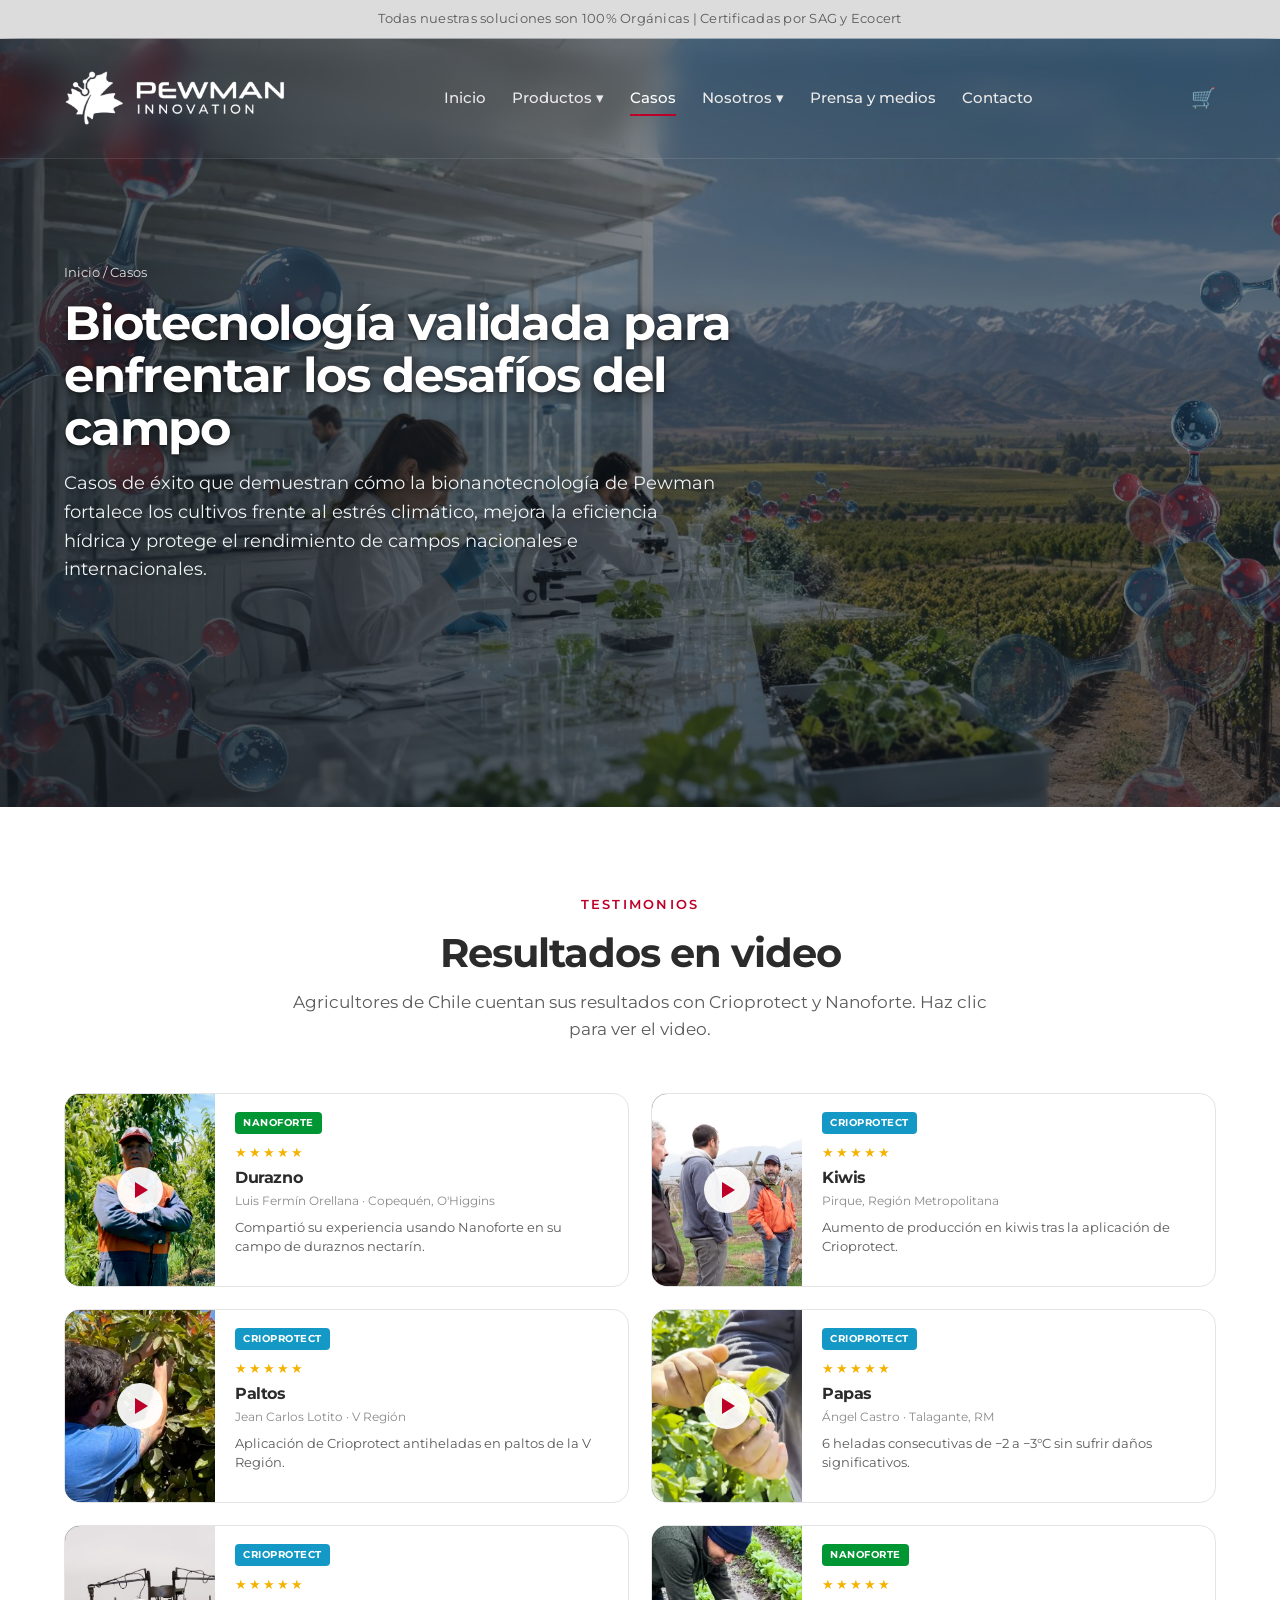
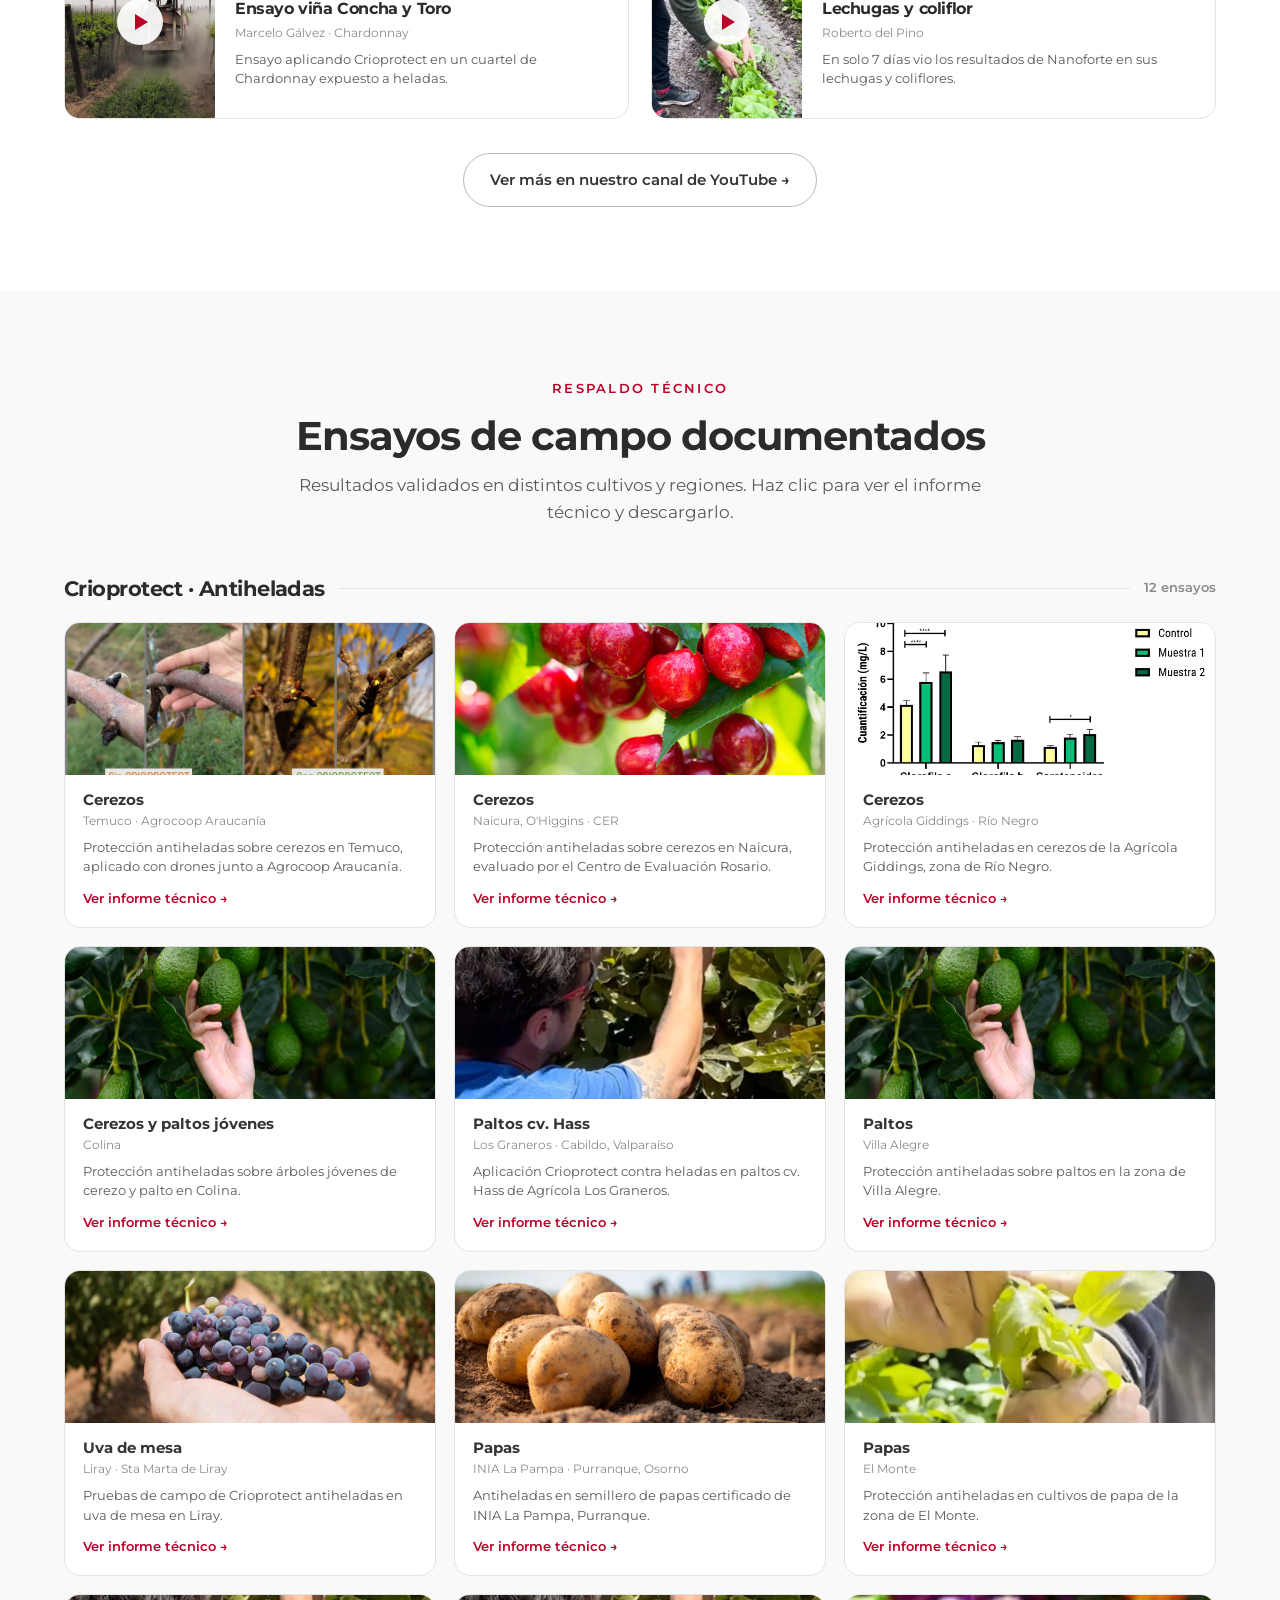
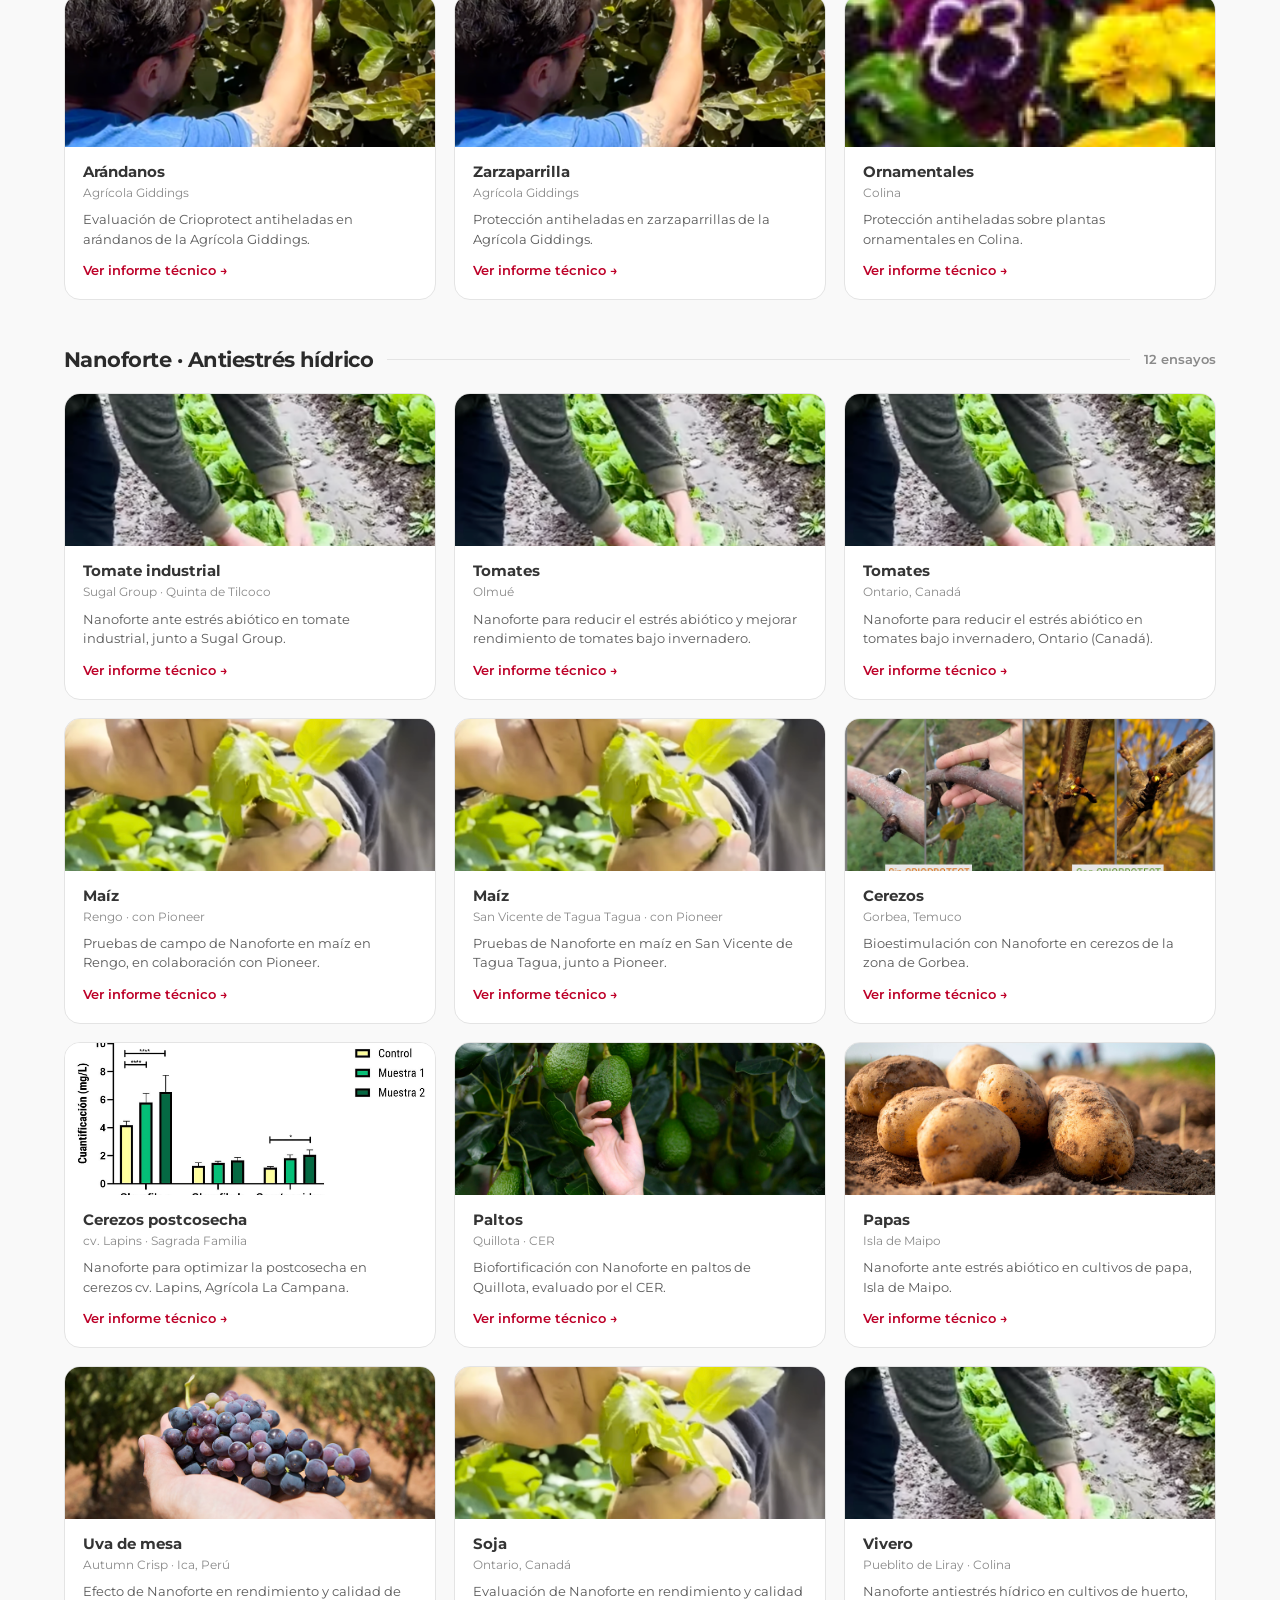
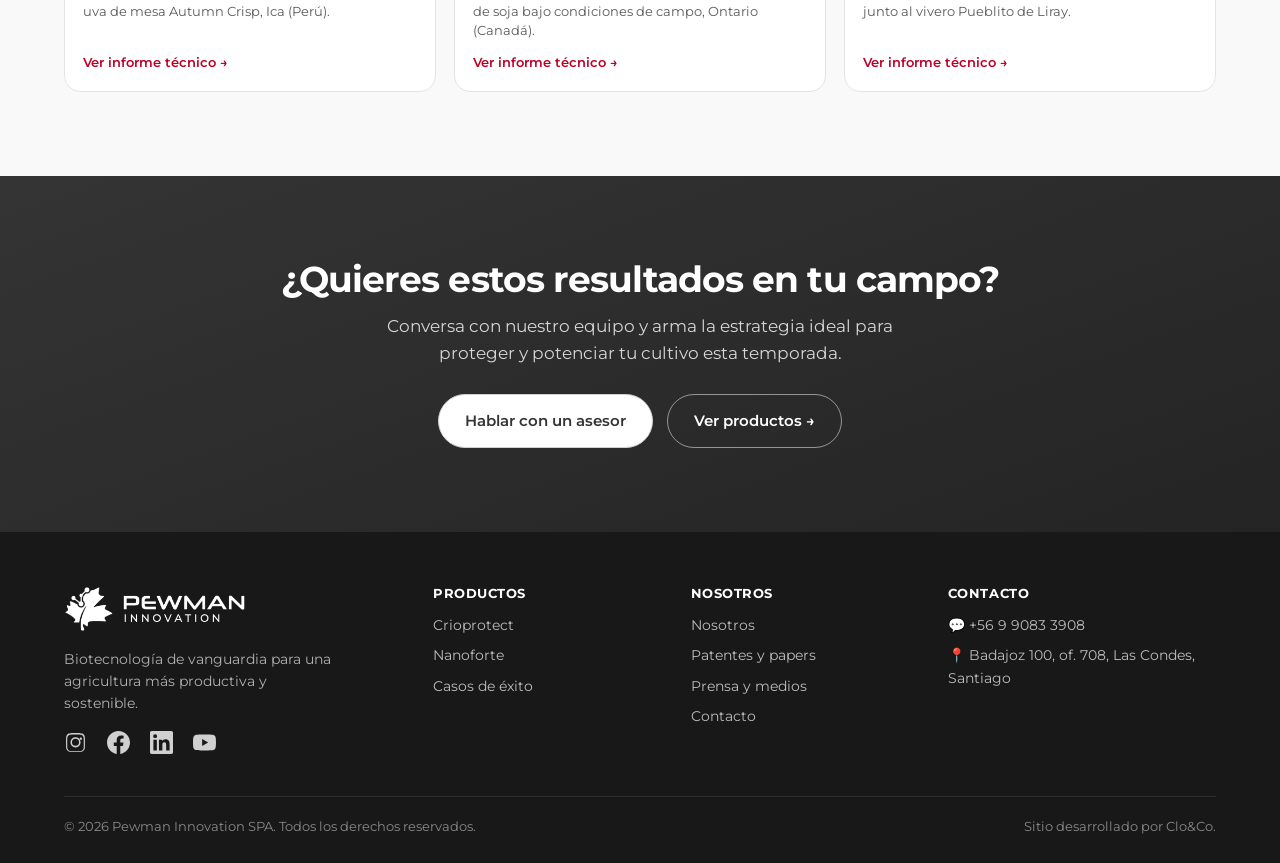
==== casos.html @ fcc773fe "deploy: actualizar maqueta Pewman (2026-07-14)" ====
<!DOCTYPE html>
<html lang="es">
<head>
<meta charset="UTF-8">
<meta name="viewport" content="width=device-width, initial-scale=1.0">
<title>Casos de éxito: resultados reales en cultivos de Chile | Pewman Innovation</title>
<meta name="description" content="Casos de éxito de Crioprotect y Nanoforte en duraznos, kiwis, paltos, papas, lechugas y viñedos de Chile: testimonios en video e informes técnicos de ensayos de campo.">
<link rel="icon" href="img/iso-pewman.png">
<link rel="preconnect" href="https://fonts.googleapis.com">
<link rel="preconnect" href="https://fonts.gstatic.com" crossorigin>
<link href="https://fonts.googleapis.com/css2?family=Montserrat:wght@400;500;600;700;800&display=swap" rel="stylesheet">
<link rel="stylesheet" href="styles.css">
<style>
  /* Header transparente sobre el hero, sólido al hacer scroll (igual que el home) */
  header{background:transparent;border-bottom:1px solid rgba(255,255,255,.10);transition:background .3s ease,border-color .3s ease}
  header.scrolled{background:rgba(24,24,24,.96);backdrop-filter:blur(12px)}
  /* Hero de Casos: imagen full-bleed con zoom lento, bajo el menú transparente */
  .page-hero{position:relative;overflow:hidden;min-height:clamp(560px,60vw,860px);display:flex;align-items:center;padding:0;margin-top:-120px;background:#101820}
  .page-hero__bg{position:absolute;inset:0;width:100%;height:100%;object-fit:cover;z-index:0;animation:heroZoom 20s ease-out infinite alternate}
  .page-hero::after{content:"";position:absolute;inset:0;z-index:1;background:linear-gradient(180deg,rgba(16,24,32,.48),rgba(16,24,32,.64))}
  .page-hero .wrap{position:relative;z-index:2;width:100%}
  .page-hero h1{color:#fff;text-shadow:0 2px 14px rgba(0,0,0,.55),0 1px 3px rgba(0,0,0,.45)}
  .page-hero p{color:#eef3f5;text-shadow:0 1px 8px rgba(0,0,0,.55)}
  .page-hero .breadcrumb,.page-hero .breadcrumb a{color:#e2e2e2;text-shadow:0 1px 6px rgba(0,0,0,.5)}
  @keyframes heroZoom{from{transform:scale(1)}to{transform:scale(1.09)}}
  @media(max-width:820px){.page-hero{min-height:clamp(460px,86vw,600px)}}
  /* Nos validan */
  .nv{padding:42px 0 8px;background:var(--blanco)}
  .nv-lab{text-align:center;font-family:var(--display);font-weight:600;font-size:12.5px;letter-spacing:.16em;text-transform:uppercase;color:var(--gris);margin-bottom:26px}
  .nv-row{display:flex;gap:46px;align-items:center;justify-content:center;flex-wrap:wrap}
  .nv-row img{height:62px;width:auto;max-width:150px;object-fit:contain;filter:grayscale(1);opacity:.72;transition:.2s}
  .nv-row img:hover{filter:grayscale(0);opacity:1}
  /* Testimonios (foto + estrellas + texto + ver video) */
  .tg{display:grid;grid-template-columns:1fr 1fr;gap:22px}
  @media(max-width:820px){.tg{grid-template-columns:1fr}}
  .tc{display:grid;grid-template-columns:150px 1fr;background:#fff;border:1px solid var(--linea);border-radius:16px;overflow:hidden;cursor:pointer;transition:.2s}
  .tc:hover{box-shadow:var(--sh);transform:translateY(-3px);border-color:#cfcfcf}
  .tc .ph{position:relative;overflow:hidden;background:#222;min-height:190px}
  .tc .ph img{width:100%;height:100%;object-fit:cover;position:absolute;inset:0}
  .tc .ph .pl{position:absolute;top:50%;left:50%;transform:translate(-50%,-50%);width:46px;height:46px;border-radius:50%;background:rgba(255,255,255,.92);display:flex;align-items:center;justify-content:center;z-index:2;transition:.2s}
  .tc .ph .pl::before{content:"";border-style:solid;border-width:8px 0 8px 13px;border-color:transparent transparent transparent #BD0028;margin-left:3px}
  .tc:hover .ph .pl{transform:translate(-50%,-50%) scale(1.1)}
  .tc .bd{padding:18px 20px;display:flex;flex-direction:column}
  .tc .badge{display:inline-block;align-self:flex-start;font-family:var(--display);font-size:10px;font-weight:700;letter-spacing:.05em;text-transform:uppercase;color:#fff;padding:3px 8px;border-radius:4px;margin-bottom:8px}
  .tc .badge.crio{background:#1499c7}.tc .badge.nano{background:#009633}
  .tc .stars{color:#f5b301;font-size:13px;letter-spacing:2px;margin-bottom:5px}
  .tc h3{font-size:16px;color:var(--v900);line-height:1.2;margin-bottom:4px}
  .tc .who{font-size:12px;color:var(--gris);margin-bottom:8px}
  .tc .desc{font-size:13px;color:var(--tinta2);line-height:1.45;margin-bottom:12px;flex:1}
  .tc .vbtn{align-self:flex-start;font-family:var(--display);font-weight:600;font-size:12px;color:#fff;background:var(--v800);padding:8px 16px;border-radius:100px;letter-spacing:.03em}
  .tc:hover .vbtn{background:var(--v500)}
  @media(max-width:430px){.tc{grid-template-columns:1fr}.tc .ph{min-height:150px}}
  .yt-link{text-align:center;margin-top:34px}
  /* Ensayos con foto + categoria */
  .cat-head{display:flex;align-items:center;gap:14px;margin:0 0 22px}
  .cat-head h3{font-size:21px;color:var(--v900);white-space:nowrap}
  .cat-head .line{flex:1;height:1px;background:var(--linea)}
  .cat-head .count{font-size:12.5px;color:var(--gris);font-weight:600;white-space:nowrap}
  @media(max-width:560px){.cat-head h3{white-space:normal;font-size:18px}.cat-head .count{display:none}}
  .rep-grid{display:grid;grid-template-columns:repeat(3,1fr);gap:18px;margin-bottom:48px}
  @media(max-width:860px){.rep-grid{grid-template-columns:1fr 1fr}}
  @media(max-width:560px){.rep-grid{grid-template-columns:1fr}}
  .rep{display:flex;flex-direction:column;background:#fff;border:1px solid var(--linea);border-radius:16px;overflow:hidden;transition:.2s;height:100%}
  .rep.has-pdf{cursor:pointer}
  .rep:hover{box-shadow:var(--sh);transform:translateY(-3px);border-color:#cfcfcf}
  .rep .ph{height:152px;overflow:hidden;background:#eee}
  .rep .ph img{width:100%;height:100%;object-fit:cover;transition:.4s}
  .rep.has-pdf:hover .ph img{transform:scale(1.05)}
  .rep .bd{padding:16px 18px 18px;display:flex;flex-direction:column;flex:1}
  .rep .n{font-family:var(--display);font-weight:700;font-size:15px;color:var(--v800);line-height:1.2}
  .rep .m{font-size:12px;color:var(--gris);margin:2px 0 8px}
  .rep .desc{font-size:13px;color:var(--tinta2);line-height:1.5;margin-bottom:12px;flex:1}
  .rep .go{font-family:var(--display);font-weight:600;font-size:12.5px;color:var(--v500);margin-top:auto}
  .rep .go.soon{color:#aaa}
  /* Modal video */
  .vmodal,.pdfmodal{position:fixed;inset:0;background:rgba(14,14,14,.86);backdrop-filter:blur(4px);display:flex;align-items:center;justify-content:center;z-index:200;padding:24px}
  .vmodal[hidden],.pdfmodal[hidden]{display:none}
  .vmodal .box{position:relative;width:100%;max-width:940px;aspect-ratio:16/9;background:#000;border-radius:14px;overflow:hidden;box-shadow:0 30px 80px -20px rgba(0,0,0,.7)}
  .vmodal iframe{width:100%;height:100%;border:0;display:block}
  .vmodal .close{position:absolute;top:-46px;right:0;background:none;border:none;color:#fff;font-size:30px;cursor:pointer;line-height:1}
  /* Modal PDF (visor + descarga) */
  .pdfmodal .pbox{width:100%;max-width:920px;height:88vh;background:#fff;border-radius:14px;overflow:hidden;display:flex;flex-direction:column;box-shadow:0 30px 80px -20px rgba(0,0,0,.7)}
  .pdfmodal .pbar{display:flex;align-items:center;gap:14px;padding:12px 14px 12px 18px;border-bottom:1px solid var(--linea);background:#fafafa}
  .pdfmodal .pbar .pt{font-family:var(--display);font-weight:700;font-size:14px;color:var(--tinta);flex:1;line-height:1.2}
  .pdfmodal .pbar .btn{padding:9px 18px;font-size:13px}
  .pdfmodal .pclose{background:none;border:none;font-size:26px;cursor:pointer;color:#9a9a9a;line-height:1}
  .pdfmodal iframe{flex:1;width:100%;border:0;background:#525659}
  @media(max-width:560px){.pdfmodal .pbar .pt{display:none}.pdfmodal .pbox{height:90vh}}
</style>
</head>
<body>

<div class="topbar"><div class="wrap">
  <span class="l">Todas nuestras soluciones son 100% Orgánicas | Certificadas por SAG y Ecocert</span>
</div></div>

<header><div class="wrap">
  <a class="logo" href="home.html"><img src="img/logo-pewman-hz.png" alt="Pewman Innovation"></a>
  <nav class="main">
    <a href="home.html">Inicio</a>
    <div class="dd"><a role="button" tabindex="0" style="cursor:pointer" aria-haspopup="true">Productos &#9662;</a>
      <div class="dd-menu"><a href="crioprotect-general.html">Crioprotect</a><a href="nanoforte-general.html">Nanoforte</a></div>
    </div>
    <a href="casos.html" class="active">Casos</a>
    <div class="dd"><a href="empresa.html">Nosotros &#9662;</a>
      <div class="dd-menu"><a href="empresa.html">Nosotros</a><a href="patentes-papers.html">Patentes y papers</a><a href="terminos.html">Términos y condiciones</a></div>
    </div>
    <a href="prensa.html">Prensa y medios</a>
    <a href="contacto.html">Contacto</a>
  </nav>
  <div class="header-cta"><button class="hamb" aria-label="Abrir menu" aria-expanded="false" onclick="var h=this.closest('header');this.setAttribute('aria-expanded',h.classList.toggle('mnav-open'))"><span></span><span></span><span></span></button>
    <a class="cart" href="#" title="Carrito" aria-label="Carro de compras">&#128722;</a>
  </div>
</div></header>

<!-- HERO con foto -->
<section class="page-hero">
  <img class="page-hero__bg" src="img/casos-hero-lab.jpg" alt="Laboratorio Pewman Innovation con vista a los cultivos del valle">
  <div class="wrap">
    <div class="breadcrumb"><a href="home.html">Inicio</a> / Casos</div>
    <h1>Biotecnología validada para enfrentar los desafíos del campo</h1>
    <p>Casos de éxito que demuestran cómo la bionanotecnología de Pewman fortalece los cultivos frente al estrés climático, mejora la eficiencia hídrica y protege el rendimiento de campos nacionales e internacionales.</p>
  </div>
</section>

<!-- TESTIMONIOS EN VIDEO -->
<section class="section-light">
  <div class="wrap">
    <div class="sec-head"><span class="eyebrow">Testimonios</span>
      <h2>Resultados en video</h2>
      <p>Agricultores de Chile cuentan sus resultados con Crioprotect y Nanoforte. Haz clic para ver el video.</p></div>
    <div class="tg">
      <div class="tc" data-yt="Iez3_9MoZzw" role="button" tabindex="0" aria-label="Ver video: Durazno">
        <div class="ph"><img loading="lazy" src="img/testi-durazno.jpg" alt="Durazno"><span class="pl"></span></div>
        <div class="bd"><span class="badge nano">Nanoforte</span><div class="stars">★★★★★</div><h3>Durazno</h3><div class="who">Luis Fermín Orellana · Copequén, O'Higgins</div><p class="desc">Compartió su experiencia usando Nanoforte en su campo de duraznos nectarín.</p></div>
      </div>
      <div class="tc" data-yt="bZugLiP_4rI" role="button" tabindex="0" aria-label="Ver video: Kiwis">
        <div class="ph"><img loading="lazy" src="img/testi-kiwis.jpg" alt="Kiwis"><span class="pl"></span></div>
        <div class="bd"><span class="badge crio">Crioprotect</span><div class="stars">★★★★★</div><h3>Kiwis</h3><div class="who">Pirque, Región Metropolitana</div><p class="desc">Aumento de producción en kiwis tras la aplicación de Crioprotect.</p></div>
      </div>
      <div class="tc" data-yt="Dg8WHq331e8" role="button" tabindex="0" aria-label="Ver video: Paltos">
        <div class="ph"><img loading="lazy" src="img/testi-paltos.jpg" alt="Paltos"><span class="pl"></span></div>
        <div class="bd"><span class="badge crio">Crioprotect</span><div class="stars">★★★★★</div><h3>Paltos</h3><div class="who">Jean Carlos Lotito · V Región</div><p class="desc">Aplicación de Crioprotect antiheladas en paltos de la V Región.</p></div>
      </div>
      <div class="tc" data-yt="AQVZtMkv6ng" role="button" tabindex="0" aria-label="Ver video: Papas">
        <div class="ph"><img loading="lazy" src="img/testi-papas.jpg" alt="Papas"><span class="pl"></span></div>
        <div class="bd"><span class="badge crio">Crioprotect</span><div class="stars">★★★★★</div><h3>Papas</h3><div class="who">Ángel Castro · Talagante, RM</div><p class="desc">6 heladas consecutivas de −2 a −3°C sin sufrir daños significativos.</p></div>
      </div>
      <div class="tc" data-yt="tDzo3pSMF9A" role="button" tabindex="0" aria-label="Ver video: Ensayo viña Concha y Toro">
        <div class="ph"><img loading="lazy" src="img/caso-fumigacion.png" alt="Ensayo viña Concha y Toro"><span class="pl"></span></div>
        <div class="bd"><span class="badge crio">Crioprotect</span><div class="stars">★★★★★</div><h3>Ensayo viña Concha y Toro</h3><div class="who">Marcelo Gálvez · Chardonnay</div><p class="desc">Ensayo aplicando Crioprotect en un cuartel de Chardonnay expuesto a heladas.</p></div>
      </div>
      <div class="tc" data-yt="mc8fUEoEEg8" role="button" tabindex="0" aria-label="Ver video: Lechugas y coliflor">
        <div class="ph"><img loading="lazy" src="img/testi-lechugas.jpg" alt="Lechugas y coliflor"><span class="pl"></span></div>
        <div class="bd"><span class="badge nano">Nanoforte</span><div class="stars">★★★★★</div><h3>Lechugas y coliflor</h3><div class="who">Roberto del Pino</div><p class="desc">En solo 7 días vio los resultados de Nanoforte en sus lechugas y coliflores.</p></div>
      </div>
    </div>
    <div class="yt-link"><a class="btn btn-ghost" href="https://www.youtube.com/@PewmanInnovation" target="_blank" rel="noopener">Ver más en nuestro canal de YouTube &rarr;</a></div>
  </div>
</section>

<!-- ENSAYOS DOCUMENTADOS (foto + popup PDF) -->
<section class="section-cream">
  <div class="wrap">
    <div class="sec-head"><span class="eyebrow">Respaldo técnico</span>
      <h2>Ensayos de campo documentados</h2>
      <p>Resultados validados en distintos cultivos y regiones. Haz clic para ver el informe técnico y descargarlo.</p></div>

    <div class="cat-head"><h3>Crioprotect · Antiheladas</h3><span class="line"></span><span class="count">12 ensayos</span></div>
    <div class="rep-grid">
      <div class="rep has-pdf" data-pdf="documentos/ensayos-casos/ensayo-crioprotect-cerezos-agrocoop.pdf" data-title="Cerezos · Temuco (Agrocoop Araucanía)"><div class="ph"><img loading="lazy" src="img/hero-cerezos.webp" alt="Cerezos Temuco"></div><div class="bd"><div class="n">Cerezos</div><div class="m">Temuco · Agrocoop Araucanía</div><div class="desc">Protección antiheladas sobre cerezos en Temuco, aplicado con drones junto a Agrocoop Araucanía.</div><span class="go">Ver informe técnico &rarr;</span></div></div>
      <div class="rep has-pdf" data-pdf="documentos/ensayos-casos/ensayo-crioprotect-cerezos-naicura-cer.pdf" data-title="Cerezos · Naicura, O'Higgins (CER)"><div class="ph"><img loading="lazy" src="img/caso-cerezas.jpg" alt="Cerezos Naicura"></div><div class="bd"><div class="n">Cerezos</div><div class="m">Naicura, O'Higgins · CER</div><div class="desc">Protección antiheladas sobre cerezos en Naicura, evaluado por el Centro de Evaluación Rosario.</div><span class="go">Ver informe técnico &rarr;</span></div></div>
      <div class="rep has-pdf" data-pdf="documentos/ensayos-casos/ensayo-crioprotect-cerezos-giddings-rio-negro.pdf" data-title="Cerezos · Agrícola Giddings (Río Negro)"><div class="ph"><img loading="lazy" src="img/nano-cerezos.webp" alt="Cerezos Giddings"></div><div class="bd"><div class="n">Cerezos</div><div class="m">Agrícola Giddings · Río Negro</div><div class="desc">Protección antiheladas en cerezos de la Agrícola Giddings, zona de Río Negro.</div><span class="go">Ver informe técnico &rarr;</span></div></div>
      <div class="rep has-pdf" data-pdf="documentos/ensayos-casos/ensayo-crioprotect-cerezos-y-paltos-colina.pdf" data-title="Cerezos y paltos jóvenes · Colina"><div class="ph"><img loading="lazy" src="img/caso-paltas.jpg" alt="Cerezos y paltos Colina"></div><div class="bd"><div class="n">Cerezos y paltos jóvenes</div><div class="m">Colina</div><div class="desc">Protección antiheladas sobre árboles jóvenes de cerezo y palto en Colina.</div><span class="go">Ver informe técnico &rarr;</span></div></div>
      <div class="rep has-pdf" data-pdf="documentos/ensayos-casos/ensayo-crioprotect-paltos-cabildo.pdf" data-title="Paltos cv. Hass · Cabildo, Valparaíso"><div class="ph"><img loading="lazy" src="img/testi-paltos.jpg" alt="Paltos Cabildo"></div><div class="bd"><div class="n">Paltos cv. Hass</div><div class="m">Los Graneros · Cabildo, Valparaíso</div><div class="desc">Aplicación Crioprotect contra heladas en paltos cv. Hass de Agrícola Los Graneros.</div><span class="go">Ver informe técnico &rarr;</span></div></div>
      <div class="rep has-pdf" data-pdf="documentos/ensayos-casos/ensayo-crioprotect-paltos-villa-alegre.pdf" data-title="Paltos · Villa Alegre"><div class="ph"><img loading="lazy" src="img/caso-paltas.jpg" alt="Paltos Villa Alegre"></div><div class="bd"><div class="n">Paltos</div><div class="m">Villa Alegre</div><div class="desc">Protección antiheladas sobre paltos en la zona de Villa Alegre.</div><span class="go">Ver informe técnico &rarr;</span></div></div>
      <div class="rep has-pdf" data-pdf="documentos/ensayos-casos/ensayo-crioprotect-uva-de-mesa-santa-marta.pdf" data-title="Uva de mesa · Liray (Sta Marta)"><div class="ph"><img loading="lazy" src="img/caso-uvas.jpg" alt="Uva de mesa Liray"></div><div class="bd"><div class="n">Uva de mesa</div><div class="m">Liray · Sta Marta de Liray</div><div class="desc">Pruebas de campo de Crioprotect antiheladas en uva de mesa en Liray.</div><span class="go">Ver informe técnico &rarr;</span></div></div>
      <div class="rep has-pdf" data-pdf="documentos/ensayos-casos/ensayo-crioprotect-papas-inia-la-pampa.pdf" data-title="Papas · INIA La Pampa, Purranque"><div class="ph"><img loading="lazy" src="img/caso-papas.jpg" alt="Papas INIA La Pampa"></div><div class="bd"><div class="n">Papas</div><div class="m">INIA La Pampa · Purranque, Osorno</div><div class="desc">Antiheladas en semillero de papas certificado de INIA La Pampa, Purranque.</div><span class="go">Ver informe técnico &rarr;</span></div></div>
      <div class="rep has-pdf" data-pdf="documentos/ensayos-casos/ensayo-crioprotect-papas-2021.pdf" data-title="Papas · El Monte"><div class="ph"><img loading="lazy" src="img/testi-papas.jpg" alt="Papas El Monte"></div><div class="bd"><div class="n">Papas</div><div class="m">El Monte</div><div class="desc">Protección antiheladas en cultivos de papa de la zona de El Monte.</div><span class="go">Ver informe técnico &rarr;</span></div></div>
      <div class="rep has-pdf" data-pdf="documentos/ensayos-casos/ensayo-crioprotect-arandanos-giddings.pdf" data-title="Arándanos · Agrícola Giddings"><div class="ph"><img loading="lazy" src="img/caso-frutal.png" alt="Arándanos Giddings"></div><div class="bd"><div class="n">Arándanos</div><div class="m">Agrícola Giddings</div><div class="desc">Evaluación de Crioprotect antiheladas en arándanos de la Agrícola Giddings.</div><span class="go">Ver informe técnico &rarr;</span></div></div>
      <div class="rep has-pdf" data-pdf="documentos/ensayos-casos/ensayo-crioprotect-zarzaparrilla-giddings.pdf" data-title="Zarzaparrilla · Agrícola Giddings"><div class="ph"><img loading="lazy" src="img/caso-frutal.png" alt="Zarzaparrilla Giddings"></div><div class="bd"><div class="n">Zarzaparrilla</div><div class="m">Agrícola Giddings</div><div class="desc">Protección antiheladas en zarzaparrillas de la Agrícola Giddings.</div><span class="go">Ver informe técnico &rarr;</span></div></div>
      <div class="rep has-pdf" data-pdf="documentos/ensayos-casos/ensayo-crioprotect-ornamentales-colina.pdf" data-title="Ornamentales · Colina"><div class="ph"><img loading="lazy" src="img/cult-ornamentales.jpg" alt="Ornamentales Colina"></div><div class="bd"><div class="n">Ornamentales</div><div class="m">Colina</div><div class="desc">Protección antiheladas sobre plantas ornamentales en Colina.</div><span class="go">Ver informe técnico &rarr;</span></div></div>
    </div>

    <div class="cat-head"><h3>Nanoforte · Antiestrés hídrico</h3><span class="line"></span><span class="count">12 ensayos</span></div>
    <div class="rep-grid" style="margin-bottom:0">
      <div class="rep has-pdf" data-pdf="documentos/ensayos-casos/ensayo-nanoforte-tomates-sugal-2023.pdf" data-title="Tomate industrial · Sugal (Quinta de Tilcoco)"><div class="ph"><img loading="lazy" src="img/caso-lechugas.png" alt="Tomates Sugal"></div><div class="bd"><div class="n">Tomate industrial</div><div class="m">Sugal Group · Quinta de Tilcoco</div><div class="desc">Nanoforte ante estrés abiótico en tomate industrial, junto a Sugal Group.</div><span class="go">Ver informe técnico &rarr;</span></div></div>
      <div class="rep has-pdf" data-pdf="documentos/ensayos-casos/ensayo-nanoforte-tomates-olmue-2024.pdf" data-title="Tomates · Olmué (2024)"><div class="ph"><img loading="lazy" src="img/caso-lechugas.png" alt="Tomates Olmué"></div><div class="bd"><div class="n">Tomates</div><div class="m">Olmué</div><div class="desc">Nanoforte para reducir el estrés abiótico y mejorar rendimiento de tomates bajo invernadero.</div><span class="go">Ver informe técnico &rarr;</span></div></div>
      <div class="rep has-pdf" data-pdf="documentos/ensayos-casos/ensayo-nanoforte-tomates-canada-2024.pdf" data-title="Tomates · Ontario, Canadá (2024)"><div class="ph"><img loading="lazy" src="img/caso-lechugas.png" alt="Tomates Canadá"></div><div class="bd"><div class="n">Tomates</div><div class="m">Ontario, Canadá</div><div class="desc">Nanoforte para reducir el estrés abiótico en tomates bajo invernadero, Ontario (Canadá).</div><span class="go">Ver informe técnico &rarr;</span></div></div>
      <div class="rep has-pdf" data-pdf="documentos/ensayos-casos/ensayo-nanoforte-maiz-rengo.pdf" data-title="Maíz · Rengo (con Pioneer)"><div class="ph"><img loading="lazy" src="img/caso-brotes.png" alt="Maíz Rengo"></div><div class="bd"><div class="n">Maíz</div><div class="m">Rengo · con Pioneer</div><div class="desc">Pruebas de campo de Nanoforte en maíz en Rengo, en colaboración con Pioneer.</div><span class="go">Ver informe técnico &rarr;</span></div></div>
      <div class="rep has-pdf" data-pdf="documentos/ensayos-casos/ensayo-nanoforte-maiz-san-vicente-2021.pdf" data-title="Maíz · San Vicente de Tagua Tagua (con Pioneer)"><div class="ph"><img loading="lazy" src="img/caso-brotes.png" alt="Maíz San Vicente"></div><div class="bd"><div class="n">Maíz</div><div class="m">San Vicente de Tagua Tagua · con Pioneer</div><div class="desc">Pruebas de Nanoforte en maíz en San Vicente de Tagua Tagua, junto a Pioneer.</div><span class="go">Ver informe técnico &rarr;</span></div></div>
      <div class="rep has-pdf" data-pdf="documentos/ensayos-casos/ensayo-nanoforte-cerezos-gorbea-2022.pdf" data-title="Cerezos · Gorbea, Temuco"><div class="ph"><img loading="lazy" src="img/hero-cerezos.webp" alt="Cerezos Gorbea"></div><div class="bd"><div class="n">Cerezos</div><div class="m">Gorbea, Temuco</div><div class="desc">Bioestimulación con Nanoforte en cerezos de la zona de Gorbea.</div><span class="go">Ver informe técnico &rarr;</span></div></div>
      <div class="rep has-pdf" data-pdf="documentos/ensayos-casos/ensayo-nanoforte-cerezos-postcosecha-sagrada-familia-temp-2023-2024.pdf" data-title="Cerezos postcosecha cv. Lapins · Sagrada Familia"><div class="ph"><img loading="lazy" src="img/nano-cerezos.webp" alt="Cerezos postcosecha Sagrada Familia"></div><div class="bd"><div class="n">Cerezos postcosecha</div><div class="m">cv. Lapins · Sagrada Familia</div><div class="desc">Nanoforte para optimizar la postcosecha en cerezos cv. Lapins, Agrícola La Campana.</div><span class="go">Ver informe técnico &rarr;</span></div></div>
      <div class="rep has-pdf" data-pdf="documentos/ensayos-casos/ensayo-nanoforte-paltos-centro-cer-quillota-2022.pdf" data-title="Paltos · Quillota (CER)"><div class="ph"><img loading="lazy" src="img/caso-paltas.jpg" alt="Paltos Quillota"></div><div class="bd"><div class="n">Paltos</div><div class="m">Quillota · CER</div><div class="desc">Biofortificación con Nanoforte en paltos de Quillota, evaluado por el CER.</div><span class="go">Ver informe técnico &rarr;</span></div></div>
      <div class="rep has-pdf" data-pdf="documentos/ensayos-casos/ensayo-nanoforte-papas-qta-tilcoco-2022.pdf" data-title="Papas · Isla de Maipo"><div class="ph"><img loading="lazy" src="img/caso-papas.jpg" alt="Papas Isla de Maipo"></div><div class="bd"><div class="n">Papas</div><div class="m">Isla de Maipo</div><div class="desc">Nanoforte ante estrés abiótico en cultivos de papa, Isla de Maipo.</div><span class="go">Ver informe técnico &rarr;</span></div></div>
      <div class="rep has-pdf" data-pdf="documentos/ensayos-casos/ensayo-nanoforte-uva-de-mesa-peru.pdf" data-title="Uva de mesa Autumn Crisp · Ica, Perú"><div class="ph"><img loading="lazy" src="img/caso-uvas.jpg" alt="Uva de mesa Ica Perú"></div><div class="bd"><div class="n">Uva de mesa</div><div class="m">Autumn Crisp · Ica, Perú</div><div class="desc">Efecto de Nanoforte en rendimiento y calidad de uva de mesa Autumn Crisp, Ica (Perú).</div><span class="go">Ver informe técnico &rarr;</span></div></div>
      <div class="rep has-pdf" data-pdf="documentos/ensayos-casos/ensayo-nanoforte-soja-peru.pdf" data-title="Soja · Ontario, Canadá"><div class="ph"><img loading="lazy" src="img/caso-brotes.png" alt="Soja Ontario Canadá"></div><div class="bd"><div class="n">Soja</div><div class="m">Ontario, Canadá</div><div class="desc">Evaluación de Nanoforte en rendimiento y calidad de soja bajo condiciones de campo, Ontario (Canadá).</div><span class="go">Ver informe técnico &rarr;</span></div></div>
      <div class="rep has-pdf" data-pdf="documentos/ensayos-casos/ensayo-nanoforte-vivero.pdf" data-title="Vivero · Colina (Pueblito de Liray)"><div class="ph"><img loading="lazy" src="img/caso-lechugas.png" alt="Vivero Colina"></div><div class="bd"><div class="n">Vivero</div><div class="m">Pueblito de Liray · Colina</div><div class="desc">Nanoforte antiestrés hídrico en cultivos de huerto, junto al vivero Pueblito de Liray.</div><span class="go">Ver informe técnico &rarr;</span></div></div>
    </div>
  </div>
</section>

<!-- CTA -->
<section class="cta-band">
  <div class="wrap">
    <h2>¿Quieres estos resultados en tu campo?</h2>
    <p>Conversa con nuestro equipo y arma la estrategia ideal para proteger y potenciar tu cultivo esta temporada.</p>
    <div class="cta">
      <a class="btn btn-light" href="https://api.whatsapp.com/send/?phone=56990833908" target="_blank" rel="noopener">Hablar con un asesor</a>
      <a class="btn btn-ghost" style="color:#fff;border-color:rgba(255,255,255,.5)" href="crioprotect.html">Ver productos &rarr;</a>
    </div>
  </div>
</section>

<!-- FOOTER -->
<footer class="site">
  <div class="wrap">
    <div class="fgrid">
      <div><a class="logo" href="home.html"><img src="img/logo-pewman-hz.png" alt="Pewman Innovation"></a>
        <p style="max-width:280px;font-size:14px">Biotecnología de vanguardia para una agricultura más productiva y sostenible.</p>
        <div class="soc">
          <a href="https://www.instagram.com/pewmaninnovation" target="_blank" rel="noopener" aria-label="Instagram"><svg viewBox="0 0 24 24" width="18" height="18" fill="currentColor" aria-hidden="true"><path d="M12 2.16c3.2 0 3.58.01 4.85.07 1.17.05 1.8.25 2.23.42.56.22.96.48 1.38.9.42.42.68.82.9 1.38.16.43.36 1.06.41 2.23.06 1.27.07 1.65.07 4.85s-.01 3.58-.07 4.85c-.05 1.17-.25 1.8-.41 2.23-.22.56-.48.96-.9 1.38-.42.42-.82.68-1.38.9-.43.16-1.06.36-2.23.41-1.27.06-1.65.07-4.85.07s-3.58-.01-4.85-.07c-1.17-.05-1.8-.25-2.23-.41-.56-.22-.96-.48-1.38-.9-.42-.42-.68-.82-.9-1.38-.16-.43-.36-1.06-.41-2.23-.06-1.27-.07-1.65-.07-4.85s.01-3.58.07-4.85c.05-1.17.25-1.8.41-2.23.22-.56.48-.96.9-1.38.42-.42.82-.68 1.38-.9.43-.16 1.06-.36 2.23-.41C8.42 2.17 8.8 2.16 12 2.16zm0 1.62c-3.15 0-3.52.01-4.76.07-.9.04-1.39.19-1.71.32-.43.17-.74.37-1.06.69-.32.32-.52.63-.69 1.06-.13.32-.28.81-.32 1.71-.06 1.24-.07 1.61-.07 4.76s.01 3.52.07 4.76c.04.9.19 1.39.32 1.71.17.43.37.74.69 1.06.32.32.63.52 1.06.69.32.13.81.28 1.71.32 1.24.06 1.61.07 4.76.07s3.52-.01 4.76-.07c.9-.04 1.39-.19 1.71-.32.43-.17.74-.37 1.06-.69.32-.32.52-.63.69-1.06.13-.32.28-.81.32-1.71.06-1.24.07-1.61.07-4.76s-.01-3.52-.07-4.76c-.04-.9-.19-1.39-.32-1.71-.17-.43-.37-.74-.69-1.06-.32-.32-.63-.52-1.06-.69-.32-.13-.81-.28-1.71-.32-1.24-.06-1.61-.07-4.76-.07zm0 2.76a5.3 5.3 0 110 10.6 5.3 5.3 0 010-10.6zm0 1.62a3.68 3.68 0 100 7.36 3.68 3.68 0 000-7.36zm5.5-1.39a1.24 1.24 0 110 2.48 1.24 1.24 0 010-2.48z"/></svg></a>
          <a href="https://www.facebook.com/pewmaninnovation" target="_blank" rel="noopener" aria-label="Facebook"><svg viewBox="0 0 24 24" width="18" height="18" fill="currentColor" aria-hidden="true"><path d="M24 12.07C24 5.4 18.63 0 12 0S0 5.4 0 12.07C0 18.1 4.39 23.1 10.13 24v-8.44H7.08v-3.49h3.05V9.41c0-3.02 1.79-4.69 4.53-4.69 1.31 0 2.68.24 2.68.24v2.97h-1.51c-1.49 0-1.96.93-1.96 1.87v2.25h3.33l-.53 3.49h-2.8V24C19.61 23.1 24 18.1 24 12.07z"/></svg></a>
          <a href="https://www.linkedin.com/company/pewman-innovation" target="_blank" rel="noopener" aria-label="LinkedIn"><svg viewBox="0 0 24 24" width="18" height="18" fill="currentColor" aria-hidden="true"><path d="M20.45 20.45h-3.56v-5.57c0-1.33-.03-3.04-1.85-3.04-1.85 0-2.14 1.45-2.14 2.94v5.67H9.35V9h3.42v1.56h.05c.48-.9 1.64-1.85 3.37-1.85 3.6 0 4.27 2.37 4.27 5.46v6.28zM5.34 7.43a2.07 2.07 0 110-4.14 2.07 2.07 0 010 4.14zM7.12 20.45H3.56V9h3.56v11.45zM22.22 0H1.77C.79 0 0 .77 0 1.73v20.54C0 23.23.79 24 1.77 24h20.45c.98 0 1.78-.77 1.78-1.73V1.73C24 .77 23.2 0 22.22 0z"/></svg></a>
          <a href="https://www.youtube.com/@PewmanInnovation" target="_blank" rel="noopener" aria-label="YouTube"><svg viewBox="0 0 24 24" width="18" height="18" fill="currentColor" aria-hidden="true"><path d="M23.5 6.19a3.02 3.02 0 00-2.12-2.14C19.5 3.55 12 3.55 12 3.55s-7.5 0-9.38.5A3.02 3.02 0 00.5 6.19C0 8.08 0 12 0 12s0 3.92.5 5.81a3.02 3.02 0 002.12 2.14c1.88.5 9.38.5 9.38.5s7.5 0 9.38-.5a3.02 3.02 0 002.12-2.14C24 15.92 24 12 24 12s0-3.92-.5-5.81zM9.55 15.57V8.43L15.82 12l-6.27 3.57z"/></svg></a>
        </div>
      </div>
      <div><h4>Productos</h4><a href="crioprotect-general.html">Crioprotect</a><a href="nanoforte-general.html">Nanoforte</a><a href="casos.html">Casos de éxito</a></div>
      <div><h4>Nosotros</h4><a href="empresa.html">Nosotros</a><a href="patentes-papers.html">Patentes y papers</a><a href="prensa.html">Prensa y medios</a><a href="contacto.html">Contacto</a></div>
      <div><h4>Contacto</h4>
        <a href="https://api.whatsapp.com/send/?phone=56990833908" target="_blank" rel="noopener">&#128172; +56 9 9083 3908</a>
        <a href="contacto.html">&#128205; Badajoz 100, of. 708, Las Condes, Santiago</a>
      </div>
    </div>
  </div>
  <div class="wrap">
    <div class="fbot">
      <span>&copy; 2026 Pewman Innovation SPA. Todos los derechos reservados.</span>
      <span>Sitio desarrollado por Clo&amp;Co.</span>
    </div>
  </div>
</footer>

<!-- MODAL VIDEO -->
<div class="vmodal" id="vmodal" hidden>
  <div class="box">
    <button class="close" id="vclose" aria-label="Cerrar video">&times;</button>
    <iframe id="vframe" title="Video de caso de éxito" allow="accelerometer; autoplay; clipboard-write; encrypted-media; gyroscope; picture-in-picture" allowfullscreen></iframe>
  </div>
</div>

<!-- MODAL PDF (visor + descarga) -->
<div class="pdfmodal" id="pdfmodal" hidden>
  <div class="pbox">
    <div class="pbar">
      <span class="pt" id="ptitle">Informe técnico</span>
      <a class="btn btn-light" id="pdl" href="#" download target="_blank" rel="noopener">&#11015; Descargar PDF</a>
      <button class="pclose" id="pclose" aria-label="Cerrar">&times;</button>
    </div>
    <iframe id="pframe" title="Informe técnico"></iframe>
  </div>
</div>

<script>
  // Modal video (YouTube embebido)
  (function(){
    const m=document.getElementById('vmodal'),f=document.getElementById('vframe');
    function open(id){if(!id)return;f.src='https://www.youtube.com/embed/'+id+'?autoplay=1&rel=0';m.hidden=false;document.body.style.overflow='hidden';}
    function close(){f.src='';m.hidden=true;document.body.style.overflow='';}
    document.querySelectorAll('.tc').forEach(c=>{
      c.addEventListener('click',()=>open(c.dataset.yt));
      c.addEventListener('keydown',e=>{if(e.key==='Enter'||e.key===' '){e.preventDefault();open(c.dataset.yt);}});
    });
    document.getElementById('vclose').addEventListener('click',close);
    m.addEventListener('click',e=>{if(e.target===m)close();});
    document.addEventListener('keydown',e=>{if(e.key==='Escape'&&!m.hidden)close();});
  })();
  // Modal PDF (visor + descarga)
  (function(){
    const m=document.getElementById('pdfmodal'),f=document.getElementById('pframe'),dl=document.getElementById('pdl'),t=document.getElementById('ptitle');
    function open(pdf,title){f.src=pdf;dl.href=pdf;t.textContent=title||'Informe técnico';m.hidden=false;document.body.style.overflow='hidden';}
    function close(){f.src='';m.hidden=true;document.body.style.overflow='';}
    document.querySelectorAll('.rep.has-pdf').forEach(r=>r.addEventListener('click',()=>open(r.dataset.pdf,r.dataset.title)));
    document.getElementById('pclose').addEventListener('click',close);
    m.addEventListener('click',e=>{if(e.target===m)close();});
    document.addEventListener('keydown',e=>{if(e.key==='Escape'&&!m.hidden)close();});
  })();
</script>
<script>(function(){var hd=document.querySelector('header');function on(){hd.classList.toggle('scrolled',window.scrollY>60);}on();window.addEventListener('scroll',on,{passive:true});})();</script>
</body>
</html>
---- styles.css ----
/* ===== Pewman Innovation · maqueta de referencia · sistema de estilos ===== */
:root{
  --v900:#2b2b2b;--v800:#343434;--v700:#3d3d3d;--v600:#BD0028;--v500:#BD0028;--v400:#d23a4a;
  --hielo:#f1f1f1;--hielo2:#e6e6e6;--azul:#BD0028;--azul-d:#8a1d2a;
  --maple:#BD0028;--amber:#c2870a;
  --crema:#f9f9f9;--crema2:#eeeeee;--blanco:#fff;
  --tinta:#343434;--tinta2:#5a5a5a;--gris:#8a8a8a;--linea:#e4e4e4;
  --display:'Montserrat',sans-serif;--sans:'Montserrat',sans-serif;
  --r:16px;--rl:26px;
  --sh:0 2px 4px rgba(52,52,52,.05),0 18px 40px -20px rgba(52,52,52,.28);
  --sh2:0 30px 60px -30px rgba(52,52,52,.4);
}
*{box-sizing:border-box;margin:0;padding:0}
html{scroll-behavior:smooth}
body{font-family:var(--sans);color:var(--tinta);background:var(--crema);line-height:1.6;-webkit-font-smoothing:antialiased;overflow-x:hidden}
h1,h2,h3,h4{font-family:var(--display);line-height:1.1;letter-spacing:-.025em;font-weight:700}
a{text-decoration:none;color:inherit}
img{max-width:100%;display:block}
:focus-visible{outline:3px solid var(--v400);outline-offset:2px;border-radius:4px}
.wrap{max-width:1200px;margin:0 auto;padding:0 24px}
.btn{display:inline-flex;align-items:center;gap:9px;font-family:var(--display);font-weight:600;font-size:15px;padding:14px 26px;border-radius:100px;cursor:pointer;border:1.5px solid transparent;transition:.2s;white-space:nowrap}
.btn-primary{background:var(--v800);color:#fff}
.btn-primary:hover{background:var(--v500);color:#fff;transform:translateY(-2px)}
.btn-ghost{background:transparent;color:var(--v800);border-color:#bbb}
.btn-ghost:hover{background:var(--v500);color:#fff;border-color:var(--v500)}
.btn-light{background:#fff;color:var(--v800);border-color:#cfcfcf}
.btn-light:hover{background:var(--v500);color:#fff;border-color:var(--v500);transform:translateY(-2px)}
.btn-wa{background:#25d366;color:#063}
.btn-wa:hover{background:#1fb855;transform:translateY(-2px)}
.eyebrow{font-family:var(--display);font-weight:600;font-size:12.5px;letter-spacing:.18em;text-transform:uppercase;color:var(--v500)}
.ribbon{background:var(--tinta);color:#cfcfcf;font-size:12.5px;text-align:center;padding:7px 16px;font-family:var(--display);letter-spacing:.03em}
.ribbon b{color:#fff}

/* topbar + header */
.topbar{background:#dcdcdc;color:#5a5a5a;font-size:12.5px}
.topbar .wrap{display:flex;justify-content:center;align-items:center;height:38px;text-align:center}
.topbar .l{letter-spacing:.02em}
header{position:sticky;top:0;z-index:50;background:#181818;backdrop-filter:blur(14px);border-bottom:1px solid rgba(255,255,255,.08)}
header .wrap{display:flex;align-items:center;justify-content:space-between;height:120px}
.logo img{height:56px}
nav.main{display:flex;gap:26px;font-family:var(--display);font-weight:500;font-size:15px}
nav.main a{color:#eaeaea;padding:4px 0;position:relative}
nav.main a:hover,nav.main a.active{color:#fff}
nav.main a::after{content:"";position:absolute;left:0;bottom:-2px;width:0;height:2px;background:var(--v500);transition:.25s}
nav.main a:hover::after,nav.main a.active::after{width:100%}
.header-cta{display:flex;align-items:center;gap:14px}
.cart{color:#fff;font-size:20px}
.srch{color:#fff}

/* home hero */
.hero{position:relative;padding:60px 0 76px;overflow:hidden}
.hero::before{content:"";position:absolute;inset:0;background:radial-gradient(900px 480px at 80% 10%,var(--hielo),transparent 60%),radial-gradient(700px 500px at 8% 92%,#f1f1f1,transparent 60%)}
.hero .wrap{position:relative;display:grid;grid-template-columns:1.02fr .98fr;gap:48px;align-items:center}
.hero .badge{display:inline-flex;align-items:center;gap:11px;background:#fff;border:1px solid var(--linea);border-radius:100px;padding:6px 18px 6px 6px;font-size:13px;font-weight:600;color:var(--v800);box-shadow:var(--sh)}
.hero .badge img{height:34px;width:34px;border-radius:50%;object-fit:cover}
.hero h1{font-size:clamp(34px,5vw,56px);color:var(--v900);margin:22px 0 18px}
.hero h1 em{font-style:normal;color:var(--v500)}
.hero p.lead{font-size:18.5px;color:var(--tinta2);max-width:540px;margin-bottom:30px}
.hero .cta{display:flex;gap:14px;flex-wrap:wrap}
.hero .trust{display:flex;gap:30px;margin-top:34px;flex-wrap:wrap}
.hero .trust .ti{font-family:var(--display);font-weight:800;font-size:26px;color:var(--v700)}
.hero .trust .tl{font-size:12.5px;color:var(--gris);max-width:130px;line-height:1.35}
.hero-visual{position:relative}
.hero-visual .ph{border-radius:var(--rl);overflow:hidden;box-shadow:var(--sh2);aspect-ratio:4/4.4;border:6px solid #fff}
.hero-visual .ph img{width:100%;height:100%;object-fit:cover}
.hero-chip{position:absolute;background:rgba(255,255,255,.94);backdrop-filter:blur(6px);border-radius:14px;padding:11px 16px;box-shadow:var(--sh);display:flex;align-items:center;gap:10px;font-size:13.5px;font-weight:600;color:var(--v800)}
.hero-chip .ic{font-size:18px}
.hero-chip.a{bottom:18px;left:-22px}.hero-chip.b{top:24px;right:-18px}

.strip{background:var(--v900);color:#cfcfcf;padding:18px 0}
.strip .wrap{display:flex;align-items:center;justify-content:center;gap:30px;flex-wrap:wrap}
.strip img{height:42px;width:auto;filter:brightness(0) invert(1);opacity:.8;transition:.2s}
.strip img:hover{opacity:1}
.strip .lab{font-family:var(--display);font-weight:600;font-size:13px;letter-spacing:.1em;text-transform:uppercase;color:#9a9a9a}

section{padding:84px 0}
.sec-head{text-align:center;max-width:700px;margin:0 auto 50px}
.sec-head h2{font-size:clamp(28px,3.6vw,40px);color:var(--v900);margin:14px 0 14px}
.sec-head p{font-size:17px;color:var(--tinta2)}

.ciencia{background:var(--blanco)}
.steps{display:grid;grid-template-columns:repeat(3,1fr);gap:24px}
.step{background:var(--crema);border:1px solid var(--linea);border-radius:var(--rl);padding:32px 26px;transition:.25s}
.step:hover{transform:translateY(-6px);box-shadow:var(--sh);border-color:#cfcfcf}
.step .num{font-family:var(--display);font-weight:800;font-size:14px;color:var(--v400);letter-spacing:.1em}
.step .ic{width:56px;height:56px;border-radius:16px;background:linear-gradient(145deg,var(--v500),var(--v400));display:flex;align-items:center;justify-content:center;margin:14px 0 18px;box-shadow:0 10px 20px -8px rgba(189,0,40,.6);font-size:24px}
.step h3{font-size:20px;color:var(--v800);margin-bottom:10px}
.step p{font-size:14.5px;color:var(--tinta2)}

.prods{background:var(--crema)}
.prod-grid{display:grid;grid-template-columns:1fr 1fr;gap:26px}
.prod{border-radius:var(--rl);overflow:hidden;background:var(--blanco);border:1px solid var(--linea);box-shadow:var(--sh);transition:.25s;display:flex;flex-direction:column}
.prod:hover{transform:translateY(-6px);box-shadow:var(--sh2)}
.prod .top{position:relative;height:280px;display:flex;align-items:center;justify-content:center;overflow:hidden;padding:24px}
.prod.cryo .top{background:linear-gradient(155deg,#ececec,#f6f6f6)}
.prod.nano .top{background:linear-gradient(155deg,#ececec,#f6f6f6)}
.prod .top img.pack{height:240px;width:auto;object-fit:contain;filter:drop-shadow(0 18px 26px rgba(52,52,52,.22));transition:.3s}
.prod:hover .top img.pack{transform:scale(1.05) rotate(-2deg)}
.prod .top img.brand{position:absolute;top:18px;left:20px;height:30px;width:auto}
.prod .tag{position:absolute;top:18px;right:18px;background:rgba(255,255,255,.92);border-radius:100px;padding:6px 14px;font-family:var(--display);font-weight:600;font-size:12px;letter-spacing:.05em;text-transform:uppercase}
.prod.cryo .tag{color:var(--azul-d)}.prod.nano .tag{color:var(--v700)}
.prod .body{padding:26px 26px 28px;flex:1;display:flex;flex-direction:column}
.prod h3{font-size:25px;color:var(--v900);margin-bottom:8px}
.prod .desc{font-size:14.5px;color:var(--tinta2);margin-bottom:16px}
.prod ul{list-style:none;margin-bottom:20px}
.prod ul li{font-size:14px;padding-left:26px;position:relative;margin-bottom:8px}
.prod ul li::before{content:"";position:absolute;left:0;top:6px;width:14px;height:14px;border-radius:50%;background:var(--v400)}
.prod.cryo ul li::before{background:var(--azul)}
.prod .foot{margin-top:auto;display:flex;align-items:center;justify-content:space-between;gap:16px;padding-top:18px;border-top:1px solid var(--linea)}
.prod .price .s{font-size:12px;color:var(--gris)}.prod .price .p{font-family:var(--display);font-weight:700;font-size:22px;color:var(--v800)}

/* RESULTADOS · fondo limpio (sin grafica con texto) */
.results{position:relative;color:#eafaf2;background:linear-gradient(160deg,var(--v900),var(--v800));overflow:hidden}
.results::before{content:"";position:absolute;inset:0;pointer-events:none;background:radial-gradient(640px 340px at 12% 16%,rgba(189,0,40,.20),transparent 62%),radial-gradient(560px 440px at 92% 98%,rgba(189,0,40,.16),transparent 60%)}
.results::after{content:"";position:absolute;inset:0;pointer-events:none;opacity:.5;background-image:radial-gradient(rgba(255,255,255,.05) 1px,transparent 1px);background-size:26px 26px}
.results .wrap{position:relative}
.results .sec-head h2{color:#fff}.results .sec-head p{color:#cfcfcf}.results .eyebrow{color:var(--v400)}
.rgrid{display:grid;grid-template-columns:repeat(4,1fr);gap:22px}
.rstat{position:relative;text-align:center;padding:30px 16px;border-radius:var(--r);background:rgba(255,255,255,.055);border:1px solid rgba(255,255,255,.13);overflow:hidden}
.rstat::before{content:"";position:absolute;top:0;left:24px;right:24px;height:3px;border-radius:0 0 4px 4px;background:linear-gradient(90deg,var(--v400),var(--azul))}
.rstat .v{font-family:var(--display);font-weight:800;font-size:44px;color:#fff;line-height:1}
.rstat .v span{font-size:24px;color:var(--v400)}
.rstat .l{font-size:13px;color:#cfcfcf;margin-top:10px}

.casos{background:var(--blanco)}
.caso-grid{display:grid;grid-template-columns:repeat(4,1fr);gap:18px;margin-bottom:40px}
.caso{border-radius:var(--rl);overflow:hidden;position:relative;aspect-ratio:3/3.4;box-shadow:var(--sh);transition:.25s}
.caso:hover{transform:translateY(-5px);box-shadow:var(--sh2)}
.caso img{width:100%;height:100%;object-fit:cover;transition:.4s}
.caso:hover img{transform:scale(1.06)}
.caso .lb{position:absolute;left:0;right:0;bottom:0;padding:30px 16px 16px;background:linear-gradient(transparent,rgba(52,52,52,.85));color:#fff;font-family:var(--display);font-weight:600;font-size:16px}
.testi-grid{display:grid;grid-template-columns:repeat(3,1fr);gap:22px}
.tcard{background:var(--crema);border:1px solid var(--linea);border-radius:var(--rl);padding:26px}
.tcard .q{font-size:15px;margin-bottom:18px;line-height:1.55}
.tcard .q::before{content:"\201C";font-family:var(--display);font-size:42px;color:var(--v400);line-height:0;vertical-align:-10px;margin-right:3px}
.tcard .who{display:flex;align-items:center;gap:12px}
.tcard .av{width:44px;height:44px;border-radius:50%;background:linear-gradient(145deg,var(--v500),var(--v400));color:#fff;display:flex;align-items:center;justify-content:center;font-family:var(--display);font-weight:700}
.tcard .who .n{font-family:var(--display);font-weight:600;font-size:14.5px;color:var(--v800)}
.tcard .who .m{font-size:12.5px;color:var(--gris)}

.equipo{background:var(--crema2)}
.eq-grid{display:grid;grid-template-columns:repeat(2,1fr);gap:24px;max-width:760px;margin:0 auto}
.eq{display:grid;grid-template-columns:auto 1fr;column-gap:20px;align-items:center;background:var(--blanco);border:1px solid var(--linea);border-radius:var(--rl);padding:22px}
.eq>.ph-ini,.eq>img{grid-column:1;grid-row:1/span 3;align-self:center}
.eq>h3{grid-column:2;grid-row:1;align-self:end}
.eq>.role{grid-column:2;grid-row:2}
.eq>p{grid-column:2;grid-row:3;align-self:start}
.eq img{width:96px;height:96px;border-radius:18px;object-fit:cover;flex:none}
.eq .ph-ini{width:96px;height:96px;border-radius:18px;flex:none;display:flex;align-items:center;justify-content:center;font-family:var(--display);font-weight:800;font-size:30px;color:#fff;background:linear-gradient(145deg,var(--v600),var(--v400))}
.eq h3{font-size:19px;color:var(--v800)}
.eq .role{font-family:var(--display);font-weight:600;font-size:13px;color:var(--v500);margin:2px 0 6px}
.eq p{font-size:13.5px;color:var(--tinta2)}

.logos-band{padding:64px 0;background:var(--crema)}
.logos-band .lab{text-align:center;font-family:var(--display);font-weight:600;font-size:13px;letter-spacing:.14em;text-transform:uppercase;color:var(--gris);margin-bottom:28px}
.logos{display:flex;flex-wrap:wrap;gap:18px;justify-content:center;align-items:center}
.logos .box{background:#fff;border:1px solid var(--linea);border-radius:14px;height:96px;width:172px;display:flex;align-items:center;justify-content:center;padding:16px;transition:.2s}
.logos .box:hover{box-shadow:var(--sh);transform:translateY(-3px)}
.logos .box img{max-height:62px;max-width:140px;object-fit:contain}

.premios{background:var(--blanco)}
.pr-top{display:grid;grid-template-columns:.9fr 1.1fr;gap:40px;align-items:center;margin-bottom:46px}
.pr-top .star{display:flex;gap:20px;align-items:center;background:linear-gradient(155deg,#fff,var(--hielo));border:1px solid var(--linea);border-radius:var(--rl);padding:26px;box-shadow:var(--sh)}
.pr-top .star img{width:110px;height:110px;object-fit:contain;flex:none}
.pr-top .star h3{font-size:22px;color:var(--v900)}
.pr-top .star p{font-size:14px;color:var(--tinta2);margin-top:6px}
.pr-logos{display:flex;flex-wrap:wrap;gap:14px}
.pr-logos .b{background:#fff;border:1px solid var(--linea);border-radius:12px;height:74px;width:128px;display:flex;align-items:center;justify-content:center;padding:12px}
.pr-logos .b img{max-height:46px;max-width:104px;object-fit:contain}
.press-grid{display:grid;grid-template-columns:repeat(3,1fr);gap:20px}
.pcard{border:1px solid var(--linea);border-radius:var(--rl);overflow:hidden;background:var(--crema);transition:.25s}
.pcard:hover{transform:translateY(-5px);box-shadow:var(--sh)}
.pcard img{width:100%;height:170px;object-fit:cover}
.pcard .c{padding:18px 20px}
.pcard .c .src{font-family:var(--display);font-weight:600;font-size:12px;color:var(--v500);text-transform:uppercase;letter-spacing:.05em}
.pcard .c h4{font-size:15.5px;color:var(--v800);margin-top:5px;line-height:1.3}

.docs{background:var(--v800);color:#eafaf2}
.docs .sec-head h2{color:#fff}.docs .sec-head p{color:#cfcfcf}.docs .eyebrow{color:var(--v400)}
.doc-grid{display:grid;grid-template-columns:repeat(3,1fr);gap:18px}
.doc{display:flex;gap:14px;align-items:center;background:rgba(255,255,255,.06);border:1px solid rgba(255,255,255,.12);border-radius:14px;padding:18px 20px;transition:.2s}
.doc:hover{background:rgba(255,255,255,.11);transform:translateY(-3px)}
.doc .ic{width:42px;height:42px;border-radius:11px;background:var(--v500);display:flex;align-items:center;justify-content:center;font-size:18px;flex:none}
.doc .n{font-family:var(--display);font-weight:600;font-size:14.5px;color:#fff}
.doc .m{font-size:12px;color:#cfcfcf}

.nl-sec{padding:40px 0 84px;background:var(--crema)}
.nl{background:var(--v800);color:#fff;border-radius:var(--rl);padding:54px;display:grid;grid-template-columns:1.1fr .9fr;gap:40px;align-items:center;position:relative;overflow:hidden}
.nl::before{content:"";position:absolute;right:-80px;bottom:-80px;width:300px;height:300px;border-radius:50%;background:radial-gradient(circle,rgba(189,0,40,.35),transparent 70%)}
.nl h2{font-size:30px;color:#fff;margin-bottom:12px;position:relative}.nl p{color:#cfcfcf;position:relative}
.nl form{display:flex;gap:10px;position:relative;flex-wrap:wrap}
.nl input{flex:1;min-width:200px;border:none;border-radius:100px;padding:15px 22px;font-size:15px;font-family:var(--sans)}
.nl .mini{font-size:12px;color:#aaaaaa;margin-top:12px}

footer.site{background:#181818;color:#b0b0b0;padding:54px 0 26px;font-size:14px}
.fgrid{display:grid;grid-template-columns:1.5fr 1fr 1fr 1.2fr;gap:34px;padding-bottom:34px;border-bottom:1px solid #2e2e2e}
footer.site .logo img{height:46px;margin-bottom:16px}
footer.site h4{font-family:var(--display);color:#fff;font-size:13px;letter-spacing:.04em;text-transform:uppercase;margin-bottom:14px;font-weight:700}
footer.site a{display:block;color:#bcbcbc;margin-bottom:8px}
footer.site a:hover{color:var(--v500)}
.soc{display:flex;gap:20px;margin-top:16px}
.soc a{display:inline-flex;background:none;margin:0;opacity:.8;transition:.2s}
.soc a svg{width:23px;height:23px;display:block;fill:#fff}
.soc a:hover{opacity:1;transform:translateY(-2px)}
.patents{font-size:12px;color:#9a9a9a;line-height:1.7;margin-top:8px}
.fbot{display:flex;justify-content:space-between;flex-wrap:wrap;gap:10px;padding-top:20px;font-size:12.5px;color:#8a8a8a}
/* Franja institucional (Corfo, patentes, marco legal, reportes) */
.inst{background:#2b2b2b;color:#cfcfcf;padding:32px 0;font-size:13px}
.inst-grid{display:grid;grid-template-columns:1fr 1fr 1.6fr;gap:36px;align-items:center}
.inst .t{font-weight:700;font-size:11px;letter-spacing:.12em;text-transform:uppercase;color:#fff;margin-bottom:9px}
.inst p{color:#bdbdbd;line-height:1.75;font-size:13px}
.inst .corfo{display:inline-flex;margin-top:2px}
.inst .corfo img{height:72px;width:auto;object-fit:contain}
.inst .col a{display:block;color:#cfcfcf;margin-bottom:6px}
.inst .col a:hover{color:#fff;text-decoration:underline}
@media(max-width:900px){.inst-grid{grid-template-columns:1fr 1fr}}
@media(max-width:560px){.inst-grid{grid-template-columns:1fr}}
/* Dropdown del nav (Productos / Empresa) */
nav.main .dd{position:relative}
nav.main .dd > a{display:inline-flex;align-items:center;gap:4px}
nav.main .dd-menu{position:absolute;top:calc(100% + 8px);left:50%;transform:translateX(-50%) translateY(6px);background:#fff;border:1px solid var(--linea);border-radius:12px;box-shadow:0 16px 36px -14px rgba(0,0,0,.22);padding:8px;min-width:190px;display:flex;flex-direction:column;gap:2px;opacity:0;visibility:hidden;transition:.2s;z-index:80}
nav.main .dd:hover .dd-menu{opacity:1;visibility:visible;transform:translateX(-50%) translateY(0)}
nav.main .dd-menu a{padding:9px 13px;border-radius:8px;font-size:14px;white-space:nowrap;margin:0;color:var(--tinta)}
nav.main .dd-menu a::after{display:none}
nav.main .dd-menu a:hover{background:#f0f0f0;color:var(--v500)}

/* ===== Páginas internas ===== */
.page-hero{position:relative;overflow:hidden;background:linear-gradient(155deg,var(--v900),var(--v700));color:#eafaf2;padding:54px 0 60px}
.page-hero::before{content:"";position:absolute;inset:0;pointer-events:none;background:radial-gradient(620px 320px at 88% 8%,rgba(189,0,40,.26),transparent 60%)}
.page-hero .wrap{position:relative}
.breadcrumb{font-family:var(--display);font-size:13px;color:#cfcfcf;margin-bottom:14px}
.breadcrumb a{color:#d6d6d6}.breadcrumb a:hover{color:#fff}
.page-hero h1{font-size:clamp(30px,4.4vw,48px);color:#fff;margin-bottom:14px;max-width:760px}
.page-hero p{font-size:18px;color:#d6d6d6;max-width:660px}

/* PDP (ficha de producto) */
.pdp{display:grid;grid-template-columns:1fr 1.05fr;gap:48px;align-items:start}
.pdp .gallery{position:sticky;top:96px}
.pdp .gallery .main{border-radius:var(--rl);overflow:hidden;border:1px solid var(--linea);box-shadow:var(--sh);display:flex;align-items:center;justify-content:center;padding:30px;aspect-ratio:1/1}
.pdp.cryo .gallery .main{background:linear-gradient(155deg,#ececec,#f6f6f6)}
.pdp.nano .gallery .main{background:linear-gradient(155deg,#ececec,#f6f6f6)}
.pdp .gallery .main img{max-height:88%;width:auto;object-fit:contain;filter:drop-shadow(0 20px 30px rgba(52,52,52,.25))}
.pdp .info .tag{display:inline-block;font-family:var(--display);font-weight:600;font-size:12px;letter-spacing:.06em;text-transform:uppercase;padding:6px 14px;border-radius:100px;margin-bottom:14px}
.pdp.cryo .info .tag{background:var(--hielo);color:var(--azul-d)}
.pdp.nano .info .tag{background:#f1f1f1;color:var(--v700)}
.pdp .info h1{font-size:38px;color:var(--v900);margin-bottom:10px}
.pdp .info .lead{font-size:16.5px;color:var(--tinta2);margin-bottom:22px}
.bul{list-style:none;margin-bottom:24px}
.bul li{font-size:15px;padding-left:28px;position:relative;margin-bottom:11px}
.bul li::before{content:"";position:absolute;left:0;top:6px;width:16px;height:16px;border-radius:50%;background:var(--v400)}
.pdp.cryo .bul li::before{background:#1499c7}
.pdp.nano .bul li::before{background:#009633}
.formats{display:flex;gap:10px;margin-bottom:8px;flex-wrap:wrap}
.fmt{flex:1;min-width:90px;border:1.5px solid var(--linea);border-radius:14px;padding:14px;cursor:pointer;text-align:center;transition:.18s;background:#fff}
.fmt:hover{border-color:var(--v400)}
.fmt.active{border-color:var(--v500);background:var(--v500);color:#fff;box-shadow:0 10px 22px -10px rgba(189,0,40,.6)}
/* Selector de formato por color de marca: Crioprotect azul, Nanoforte verde */
.pdp.cryo .fmt:hover{border-color:#1aa0cf}
.pdp.cryo .fmt.active{border-color:#1499c7;background:#1499c7;box-shadow:0 10px 22px -10px rgba(20,153,199,.55)}
.pdp.nano .fmt:hover{border-color:#1fa845}
.pdp.nano .fmt.active{border-color:#009633;background:#009633;box-shadow:0 10px 22px -10px rgba(0,150,51,.5)}
.fmt .sz{font-family:var(--display);font-weight:700;font-size:16px}
.fmt .pr{font-size:13px;margin-top:3px;opacity:.85}
.buy{display:flex;align-items:center;gap:12px 16px;margin-top:22px;flex-wrap:wrap}
.buy .price{font-family:var(--display);font-weight:800;font-size:clamp(28px,3.2vw,34px);color:var(--v800);flex-basis:100%;line-height:1.05;margin-bottom:4px}

.section-light{background:var(--blanco)}
.section-cream{background:var(--crema)}
.feat-grid{display:grid;grid-template-columns:repeat(3,1fr);gap:20px}
.feat{background:var(--crema);border:1px solid var(--linea);border-radius:var(--rl);padding:26px}
.section-cream .feat{background:#fff}
.feat .ic{width:50px;height:50px;border-radius:14px;background:linear-gradient(145deg,var(--v500),var(--v400));display:flex;align-items:center;justify-content:center;font-size:22px;margin-bottom:14px}
.feat h3{font-size:18px;color:var(--v800);margin-bottom:8px}
.feat p{font-size:14px;color:var(--tinta2)}
.chips{display:flex;flex-wrap:wrap;gap:10px;justify-content:center}
.chip{background:#fff;border:1px solid var(--linea);border-radius:100px;padding:10px 20px;font-size:14.5px;font-weight:500;color:var(--v800)}
.section-light .chip{background:var(--crema)}
.prose{max-width:780px;margin:0 auto}
.prose p{font-size:16.5px;color:var(--tinta2);margin-bottom:16px}
.prose h3{font-size:22px;color:var(--v800);margin:26px 0 10px}
.split{display:grid;grid-template-columns:1fr 1fr;gap:44px;align-items:center}
.split img{border-radius:var(--rl);box-shadow:var(--sh);width:100%;object-fit:cover}
.split h2{font-size:30px;color:var(--v900);margin-bottom:16px}
.split p{font-size:16px;color:var(--tinta2);margin-bottom:14px}

.dl-grid{display:grid;grid-template-columns:repeat(2,1fr);gap:16px;max-width:860px;margin:0 auto}
.dl{display:flex;gap:15px;align-items:center;background:#fff;border:1px solid var(--linea);border-radius:14px;padding:18px 20px;transition:.2s}
.dl:hover{box-shadow:var(--sh);transform:translateY(-3px);border-color:#cfcfcf}
.dl .ic{width:46px;height:46px;border-radius:12px;background:var(--v500);color:#fff;display:flex;align-items:center;justify-content:center;font-size:20px;flex:none}
.dl .n{font-family:var(--display);font-weight:600;font-size:15px;color:var(--v800)}
.dl .m{font-size:12.5px;color:var(--gris)}

/* contacto */
.contact-grid{display:grid;grid-template-columns:1fr 1.1fr;gap:44px;align-items:start}
.cinfo .row{display:flex;gap:14px;align-items:flex-start;margin-bottom:22px}
.cinfo .ic{width:46px;height:46px;border-radius:12px;background:var(--v500);color:#fff;display:flex;align-items:center;justify-content:center;font-size:19px;flex:none}
.cinfo .row .t{font-family:var(--display);font-weight:600;color:var(--v800);font-size:15px}
.cinfo .row .d{font-size:14.5px;color:var(--tinta2)}
.form{background:#fff;border:1px solid var(--linea);border-radius:var(--rl);padding:30px;box-shadow:var(--sh)}
.form label{display:block;font-family:var(--display);font-weight:600;font-size:13px;color:var(--v800);margin:0 0 6px}
.form .field{margin-bottom:16px}
.form input,.form textarea{width:100%;border:1.5px solid var(--linea);border-radius:12px;padding:13px 15px;font-size:15px;font-family:var(--sans);transition:.18s}
.form input:focus,.form textarea:focus{outline:none;border-color:var(--v500);box-shadow:0 0 0 3px rgba(189,0,40,.15)}
.form textarea{min-height:120px;resize:vertical}
.form .ok{font-size:13px;color:var(--v600);margin-top:8px}

.cta-band{background:linear-gradient(160deg,#343434,#242424);color:#fff;text-align:center}
.cta-band h2{font-size:clamp(26px,3.4vw,36px);color:#fff;margin-bottom:14px}
.cta-band p{font-size:17px;color:#d6d6d6;max-width:560px;margin:0 auto 26px}
.cta-band .cta{display:flex;gap:14px;justify-content:center;flex-wrap:wrap}

/* Boton hamburguesa (solo mobile) */
.hamb{display:none;flex-direction:column;justify-content:center;gap:5px;width:38px;height:38px;background:none;border:none;cursor:pointer;padding:8px;margin:0}
.hamb span{display:block;height:2px;width:100%;background:#fff;border-radius:2px;transition:.25s}
header.mnav-open .hamb span:nth-child(1){transform:translateY(7px) rotate(45deg)}
header.mnav-open .hamb span:nth-child(2){opacity:0}
header.mnav-open .hamb span:nth-child(3){transform:translateY(-7px) rotate(-45deg)}
@media(max-width:920px){
  .hero .wrap,.split,.contact-grid,.pdp{grid-template-columns:1fr;gap:34px}
  .pdp .gallery{position:static}
  .steps,.rgrid,.testi-grid,.press-grid,.doc-grid,.fgrid,.pr-top,.feat-grid,.dl-grid{grid-template-columns:1fr 1fr}
  .caso-grid{grid-template-columns:1fr 1fr}
  .prod-grid,.nl,.eq-grid{grid-template-columns:1fr}
  .hamb{display:flex}
  nav.main{position:absolute;top:100%;left:0;right:0;display:none;flex-direction:column;gap:0;background:#181818;padding:6px 24px 16px;border-top:1px solid rgba(255,255,255,.08);box-shadow:0 24px 44px -18px rgba(0,0,0,.7);max-height:calc(100vh - 120px);overflow-y:auto}
  header.mnav-open nav.main{display:flex}
  nav.main a{padding:13px 2px;border-bottom:1px solid rgba(255,255,255,.07)}
  nav.main a::after{display:none}
  nav.main .dd{position:static}
  nav.main .dd-menu{position:static;opacity:1;visibility:visible;transform:none;background:none;border:none;box-shadow:none;padding:0 0 4px 14px;min-width:0;margin:0}
  nav.main .dd-menu a{color:#b7b7b7!important;padding:11px 2px;border-bottom:none}
  .topbar{font-size:11px}.topbar .wrap{display:block;height:auto;padding:8px 16px;line-height:1.35}
}
@media(max-width:560px){
  .rgrid,.testi-grid,.press-grid,.doc-grid,.caso-grid,.fgrid,.steps,.feat-grid,.dl-grid,.pr-top{grid-template-columns:1fr}
  .pr-top .star{flex-direction:column;text-align:center}
  section{padding:60px 0}.nl{padding:34px 24px}
  .hero-chip.a,.hero-chip.b{position:static;display:inline-flex;margin:8px 8px 0 0}
}

/* === Guia de aplicacion gated (banner + modal) === */
.guia-band{display:flex;align-items:center;justify-content:space-between;gap:28px;background:linear-gradient(135deg,#2b2b2b,#3d3d3d);color:#fff;border-radius:20px;padding:38px 40px;flex-wrap:wrap}
.guia-band .eyebrow{color:#ff5a72}
.guia-band h2{color:#fff;font-size:clamp(22px,2.6vw,30px);margin:8px 0 8px}
.guia-band p{color:#d6d6d6;max-width:560px;font-size:15px}
.guia-band .btn{flex:none}
.gate-overlay{position:fixed;inset:0;background:rgba(20,20,20,.62);backdrop-filter:blur(4px);display:flex;align-items:center;justify-content:center;z-index:200;padding:20px}
.gate-overlay[hidden]{display:none}
.gate-modal{background:#fff;border-radius:18px;padding:34px;max-width:440px;width:100%;position:relative;box-shadow:0 30px 70px -20px rgba(0,0,0,.5)}
.gate-modal h3{font-size:21px;color:var(--tinta);margin:8px 0 8px}
.gate-modal p{font-size:14px;color:#5a5a5a;margin-bottom:6px}
.gate-close{position:absolute;top:14px;right:16px;background:none;border:none;font-size:20px;cursor:pointer;color:#9a9a9a;line-height:1}
.gate-form{display:flex;flex-direction:column;gap:12px;margin-top:16px}
.gate-form input{width:100%;border:1.5px solid var(--linea);border-radius:10px;padding:12px 14px;font-size:15px;font-family:var(--sans);color:var(--tinta)}
.gate-form input:focus{outline:none;border-color:var(--v500)}
.gate-form .btn{margin-top:4px;justify-content:center}
@media(max-width:620px){.guia-band{padding:28px 24px}}
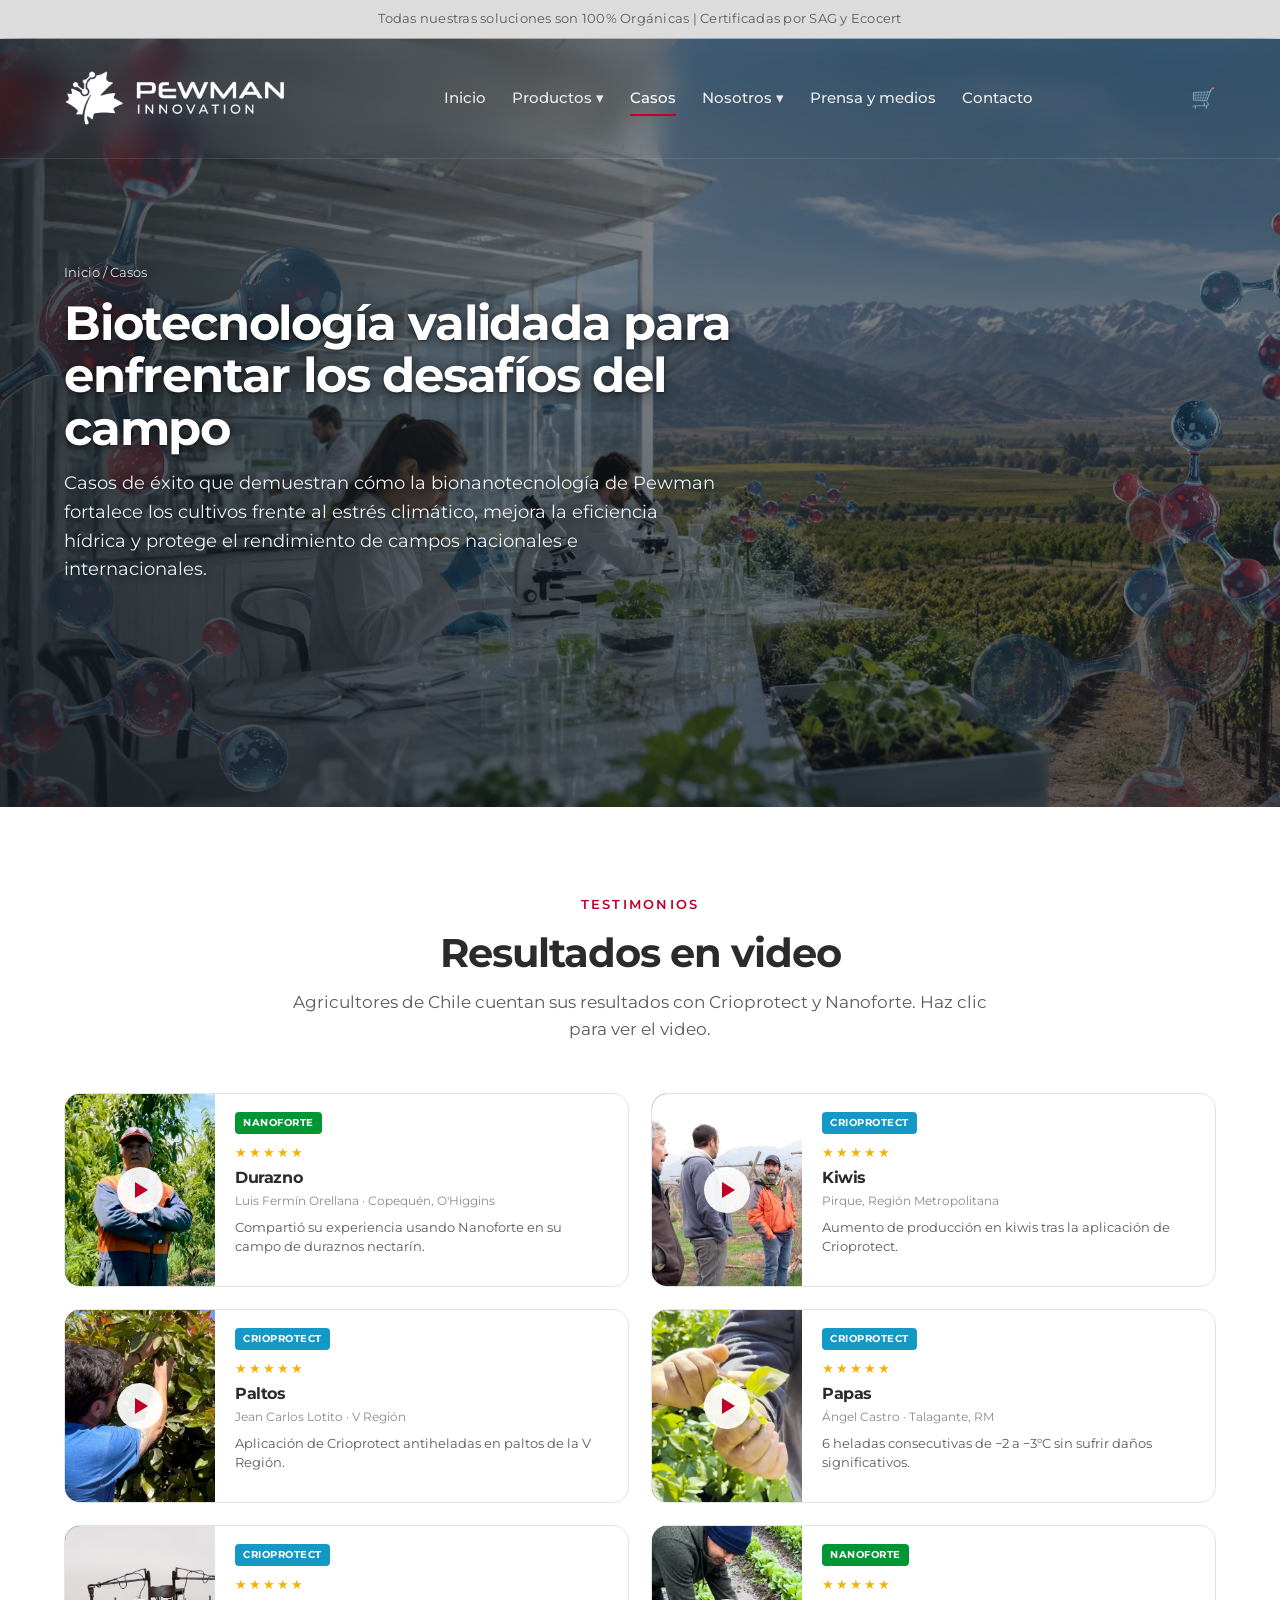
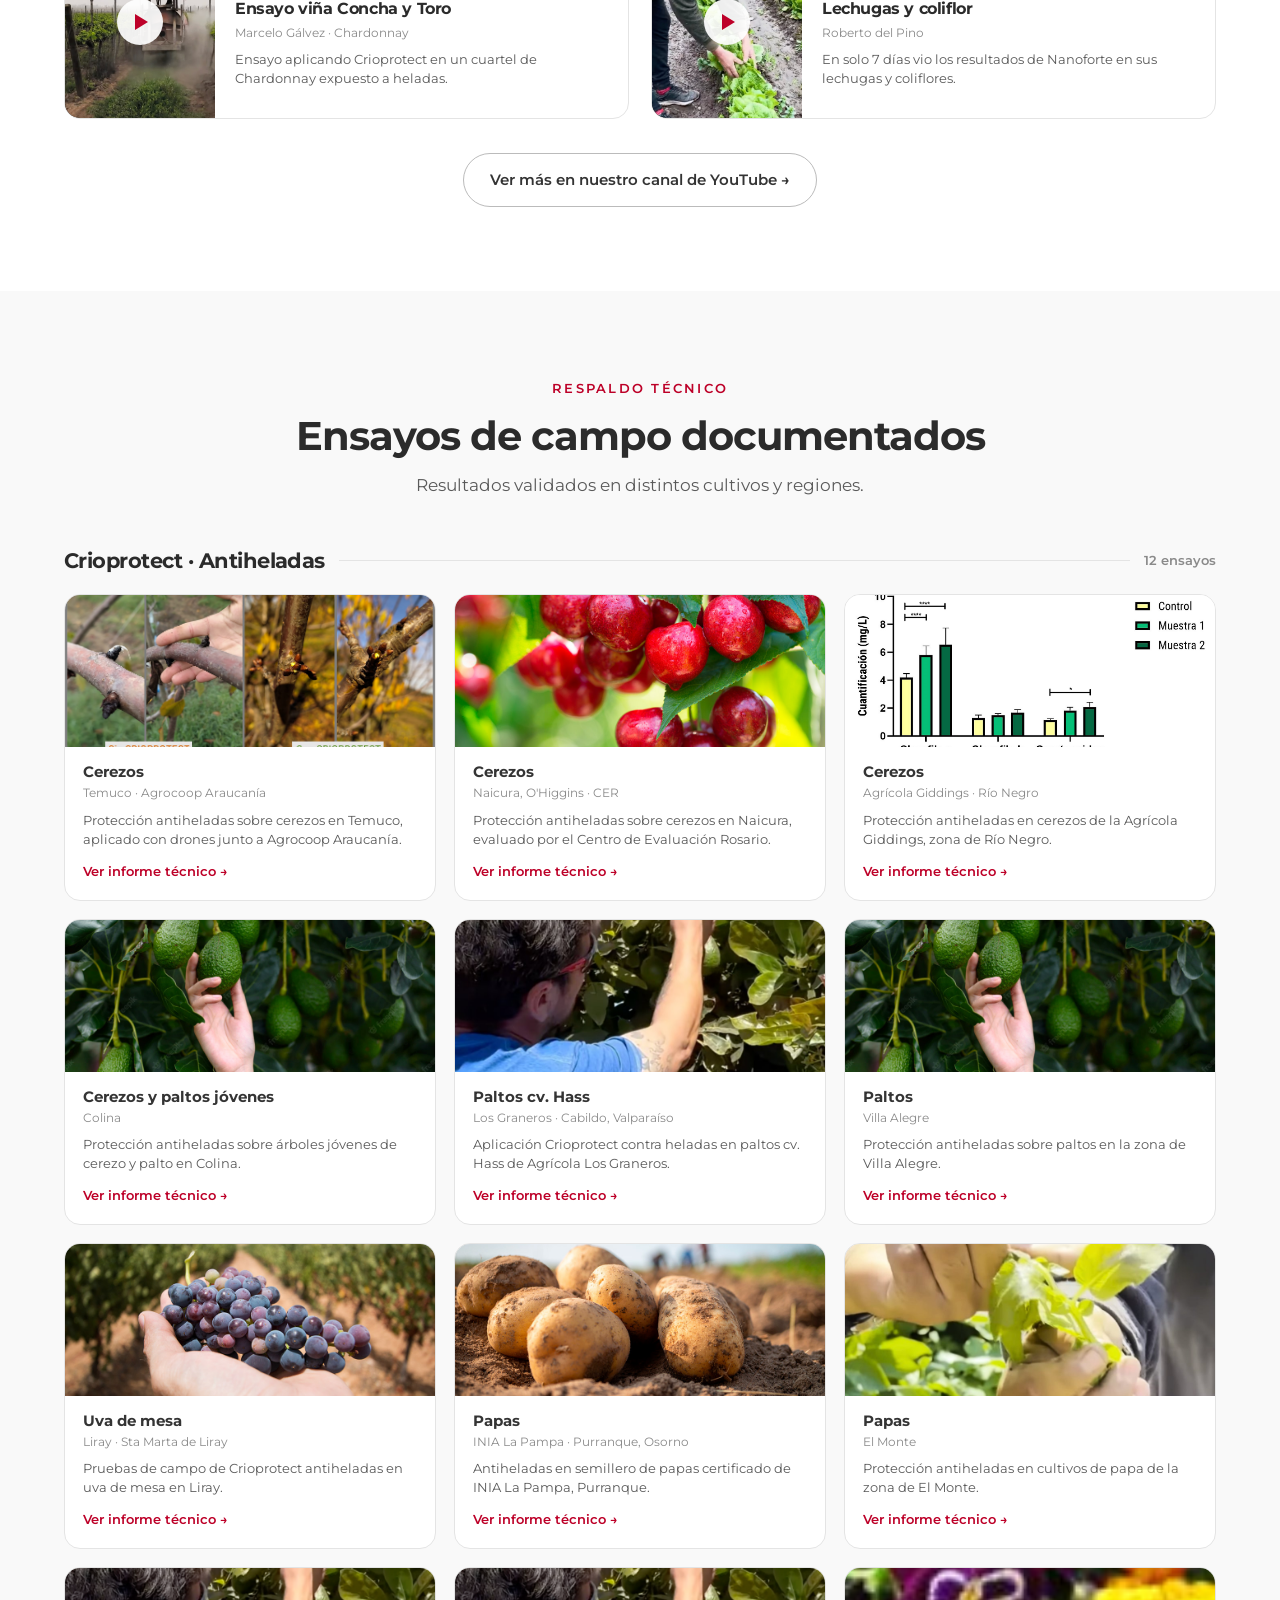
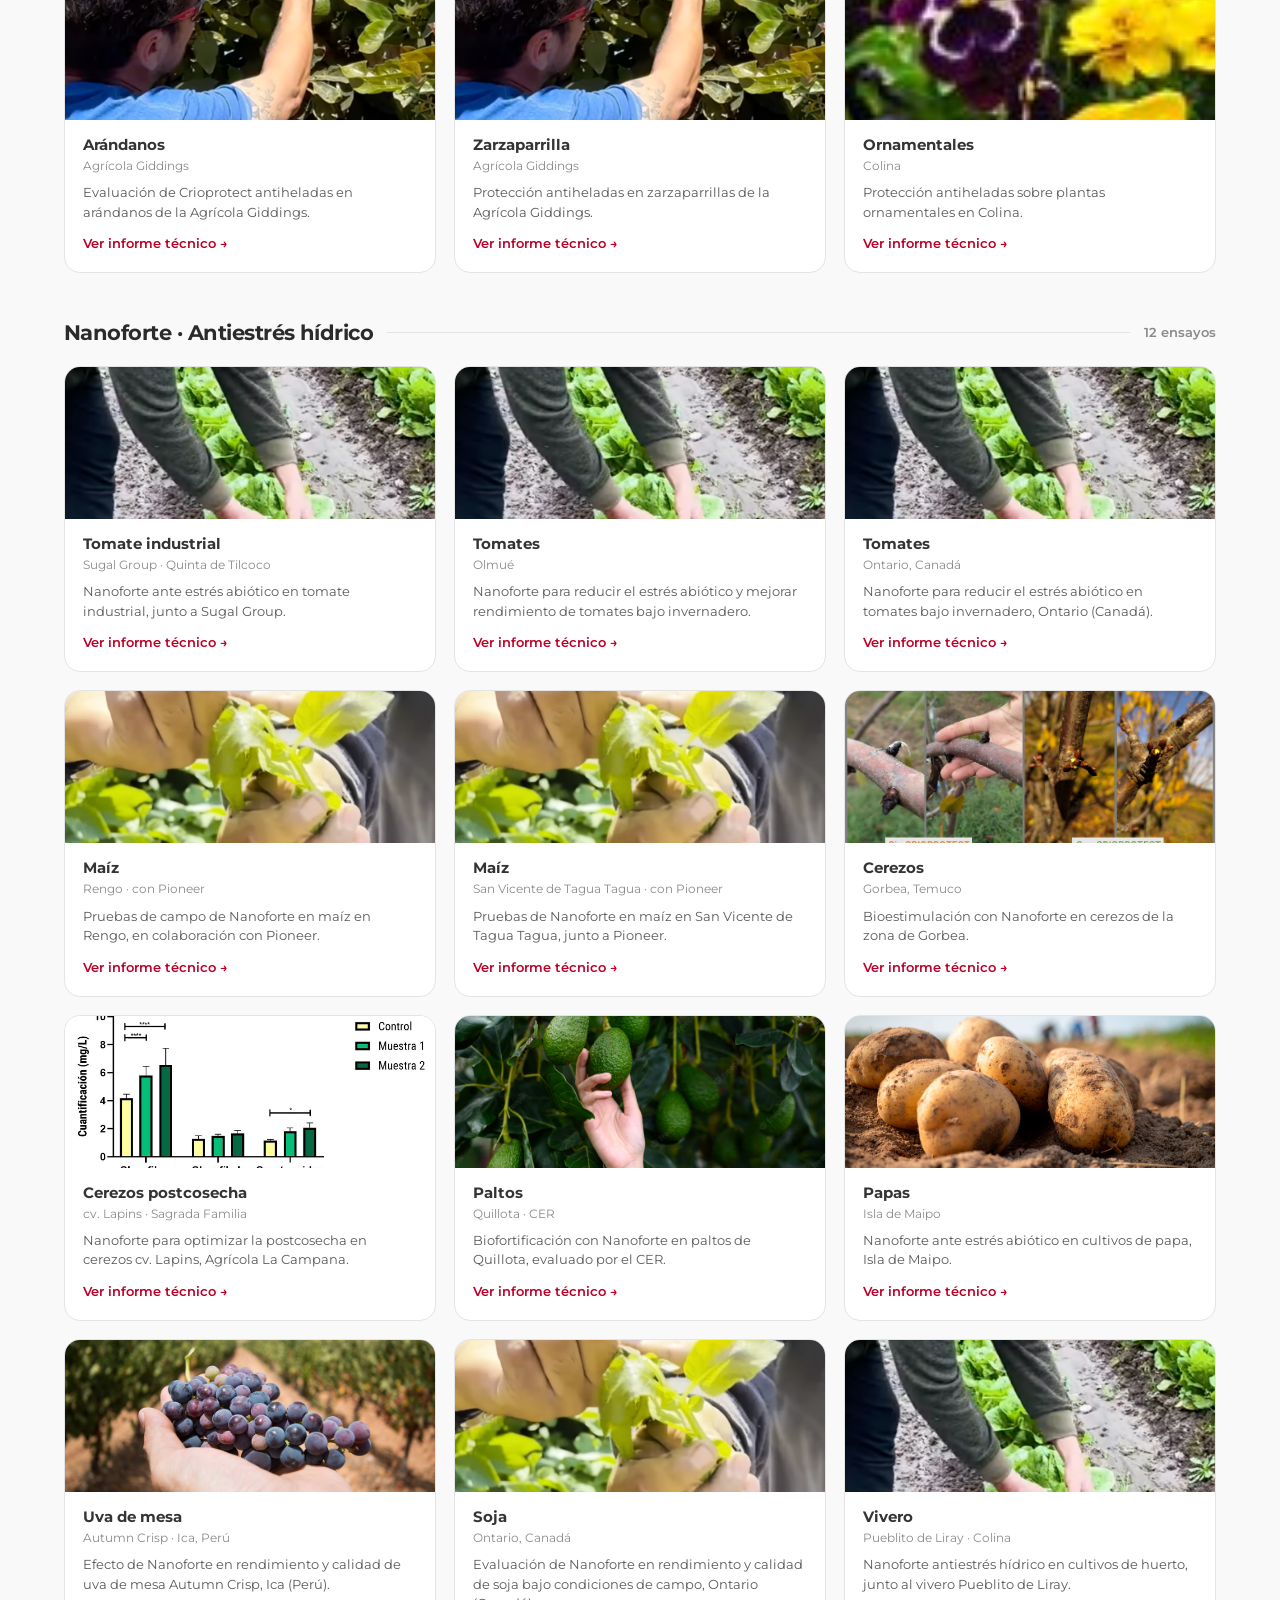
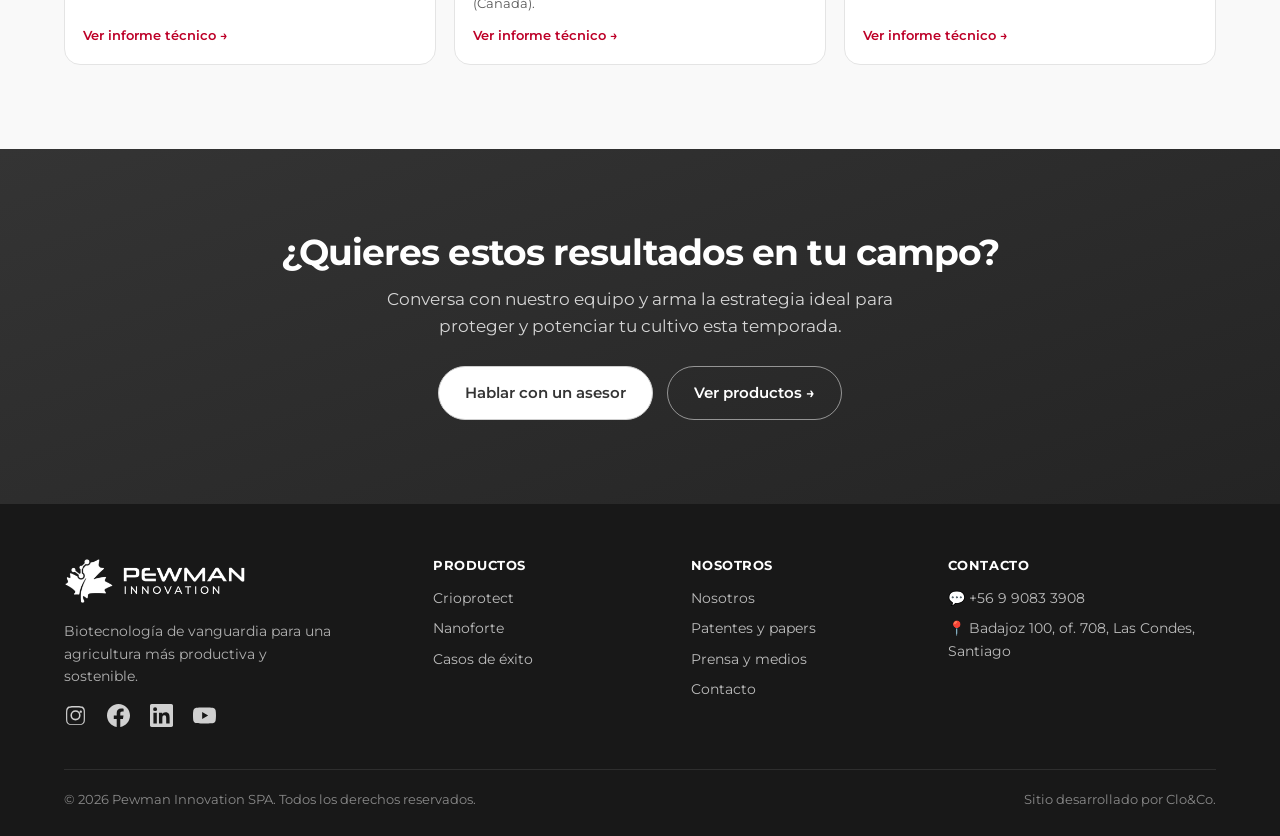
==== commit ea64ff49: "deploy: actualizar maqueta Pewman (2026-07-14)" ====
--- a/casos.html
+++ b/casos.html
@@ -164,7 +164,7 @@
   <div class="wrap">
     <div class="sec-head"><span class="eyebrow">Respaldo técnico</span>
       <h2>Ensayos de campo documentados</h2>
-      <p>Resultados validados en distintos cultivos y regiones. Haz clic para ver el informe técnico y descargarlo.</p></div>
+      <p>Resultados validados en distintos cultivos y regiones.</p></div>
 
     <div class="cat-head"><h3>Crioprotect · Antiheladas</h3><span class="line"></span><span class="count">12 ensayos</span></div>
     <div class="rep-grid">
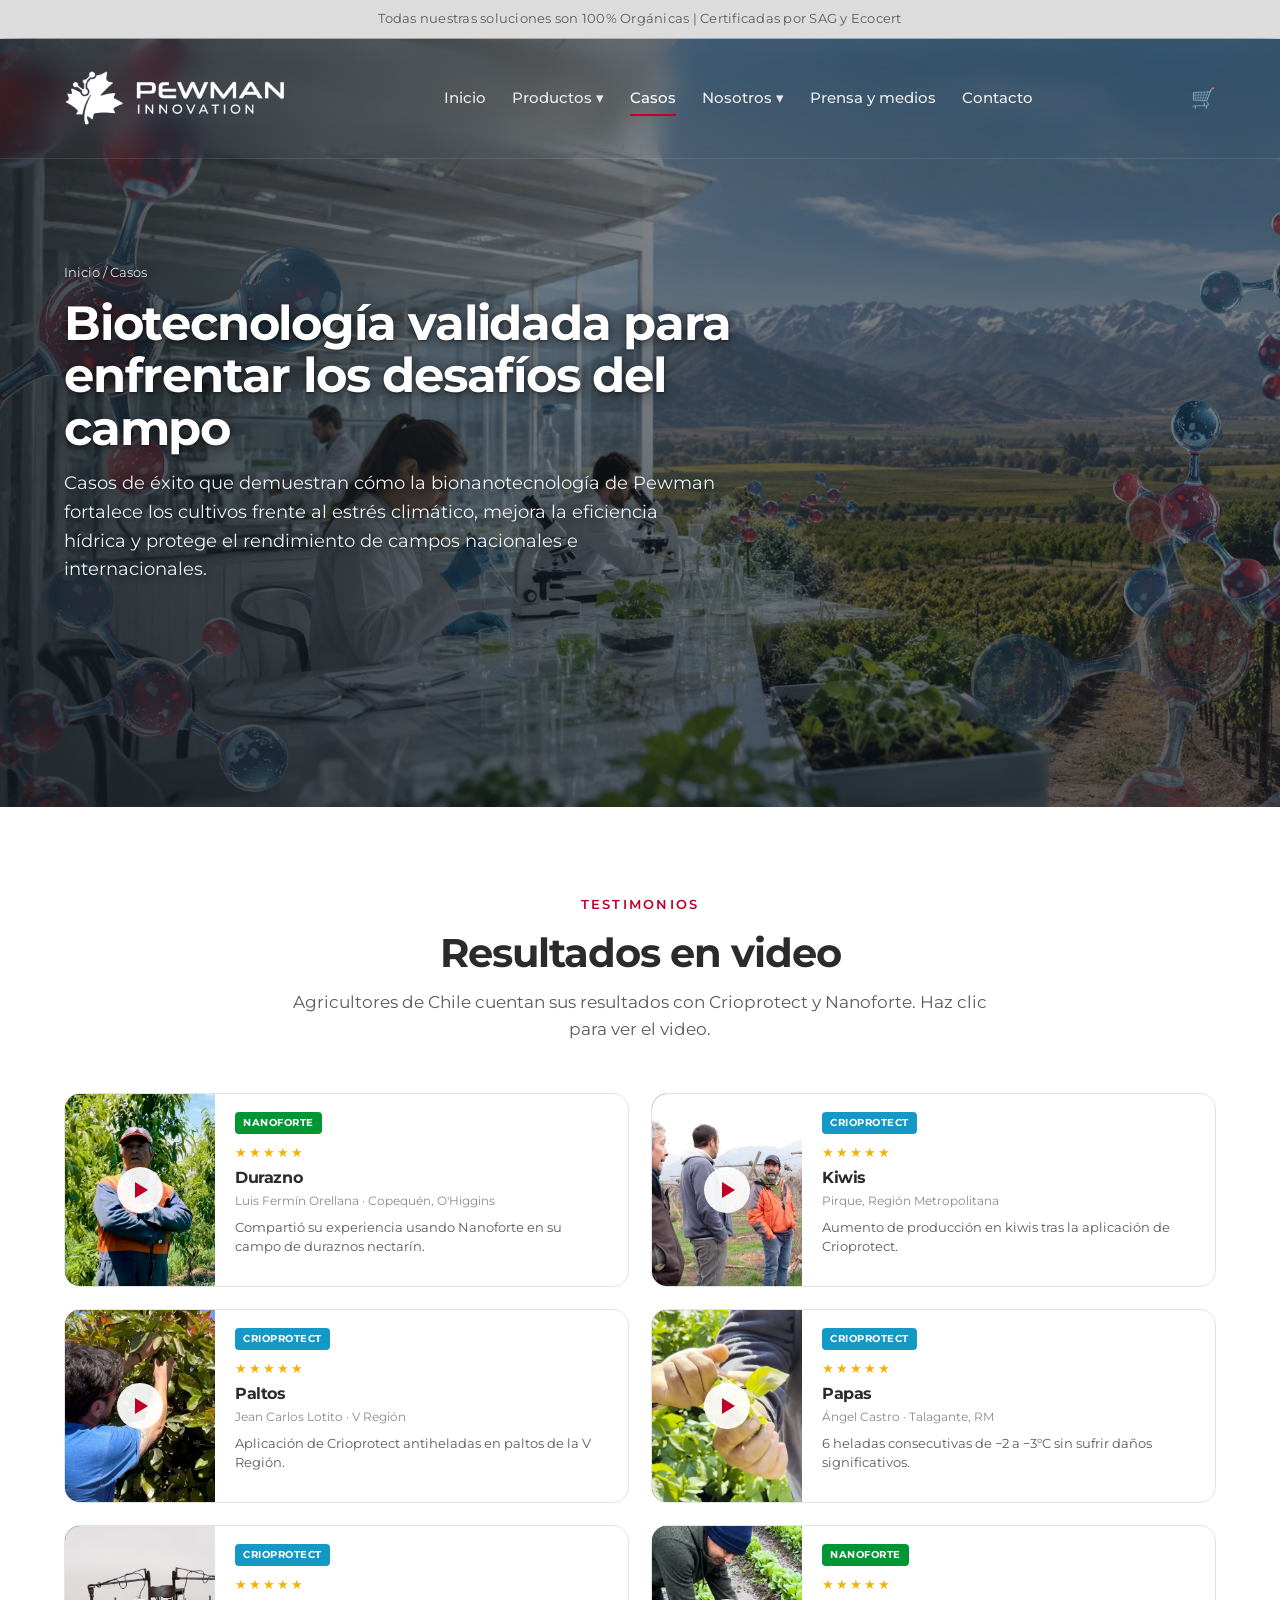
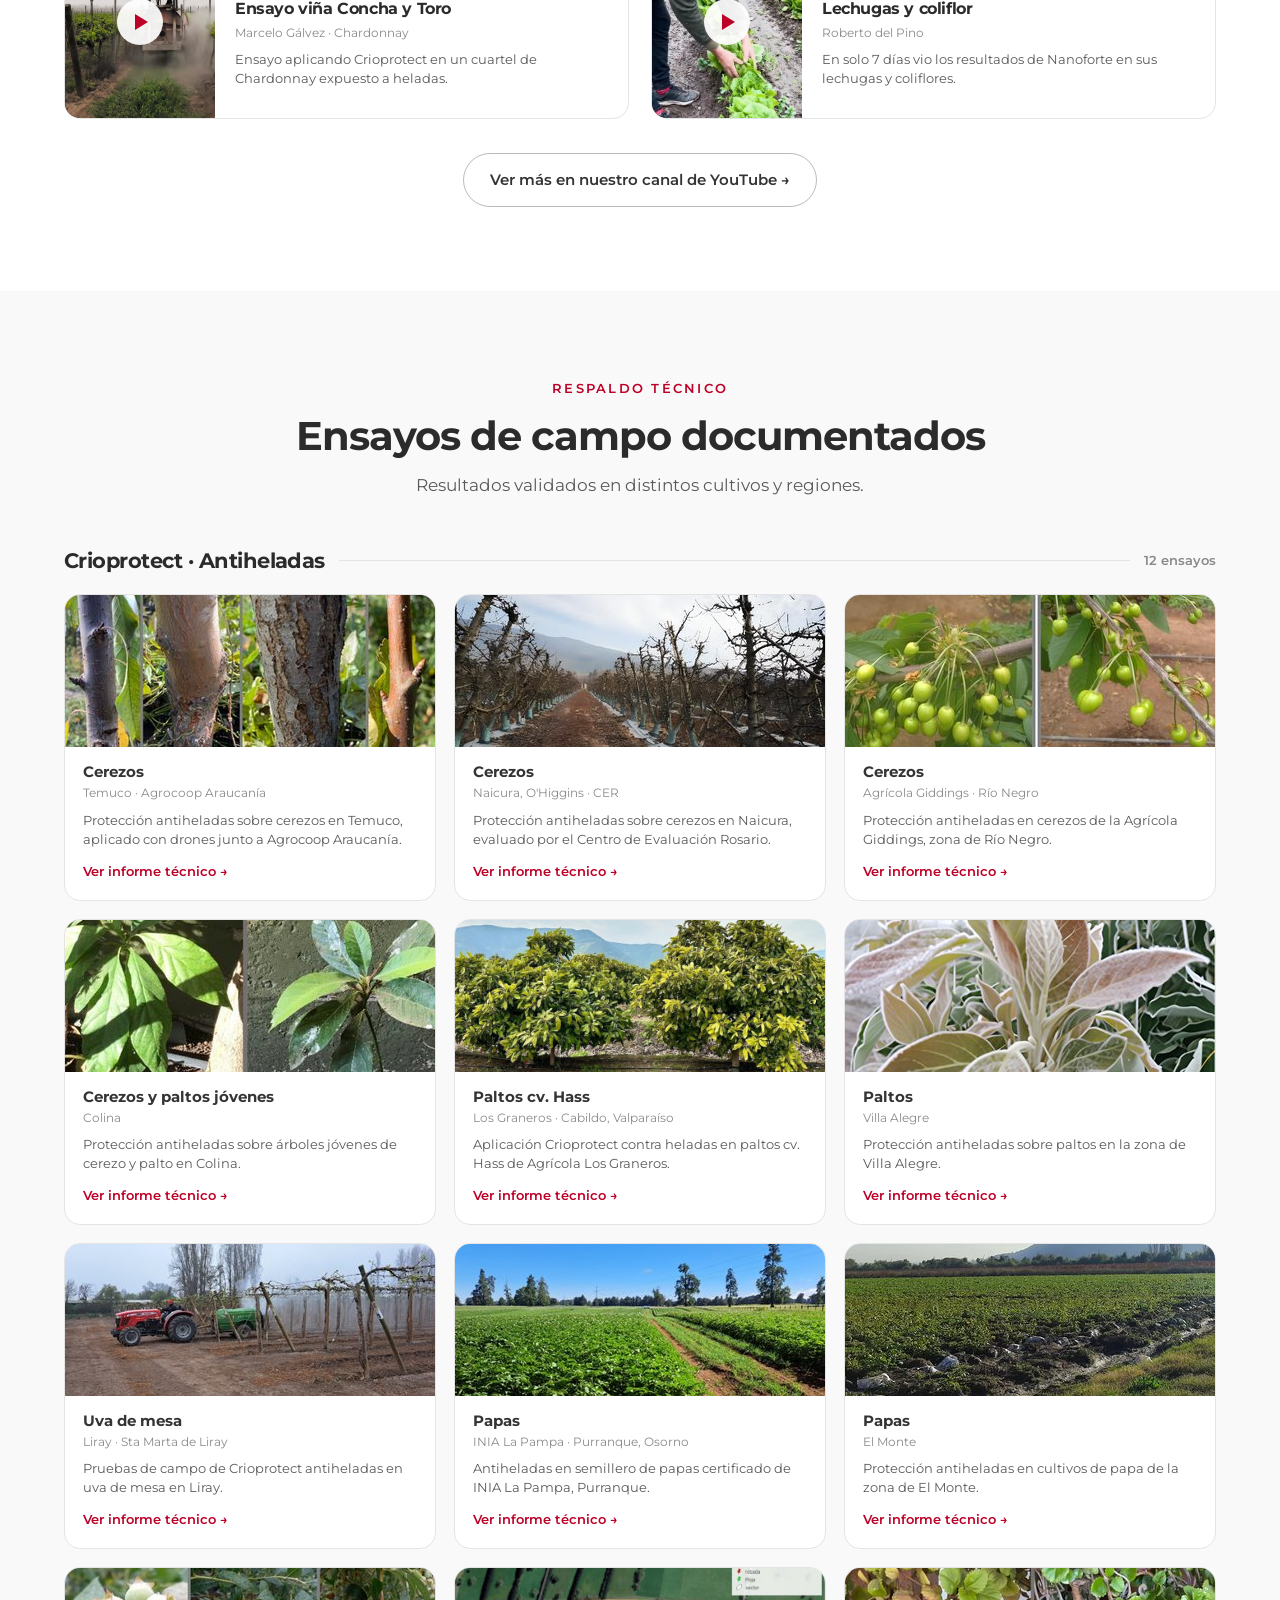
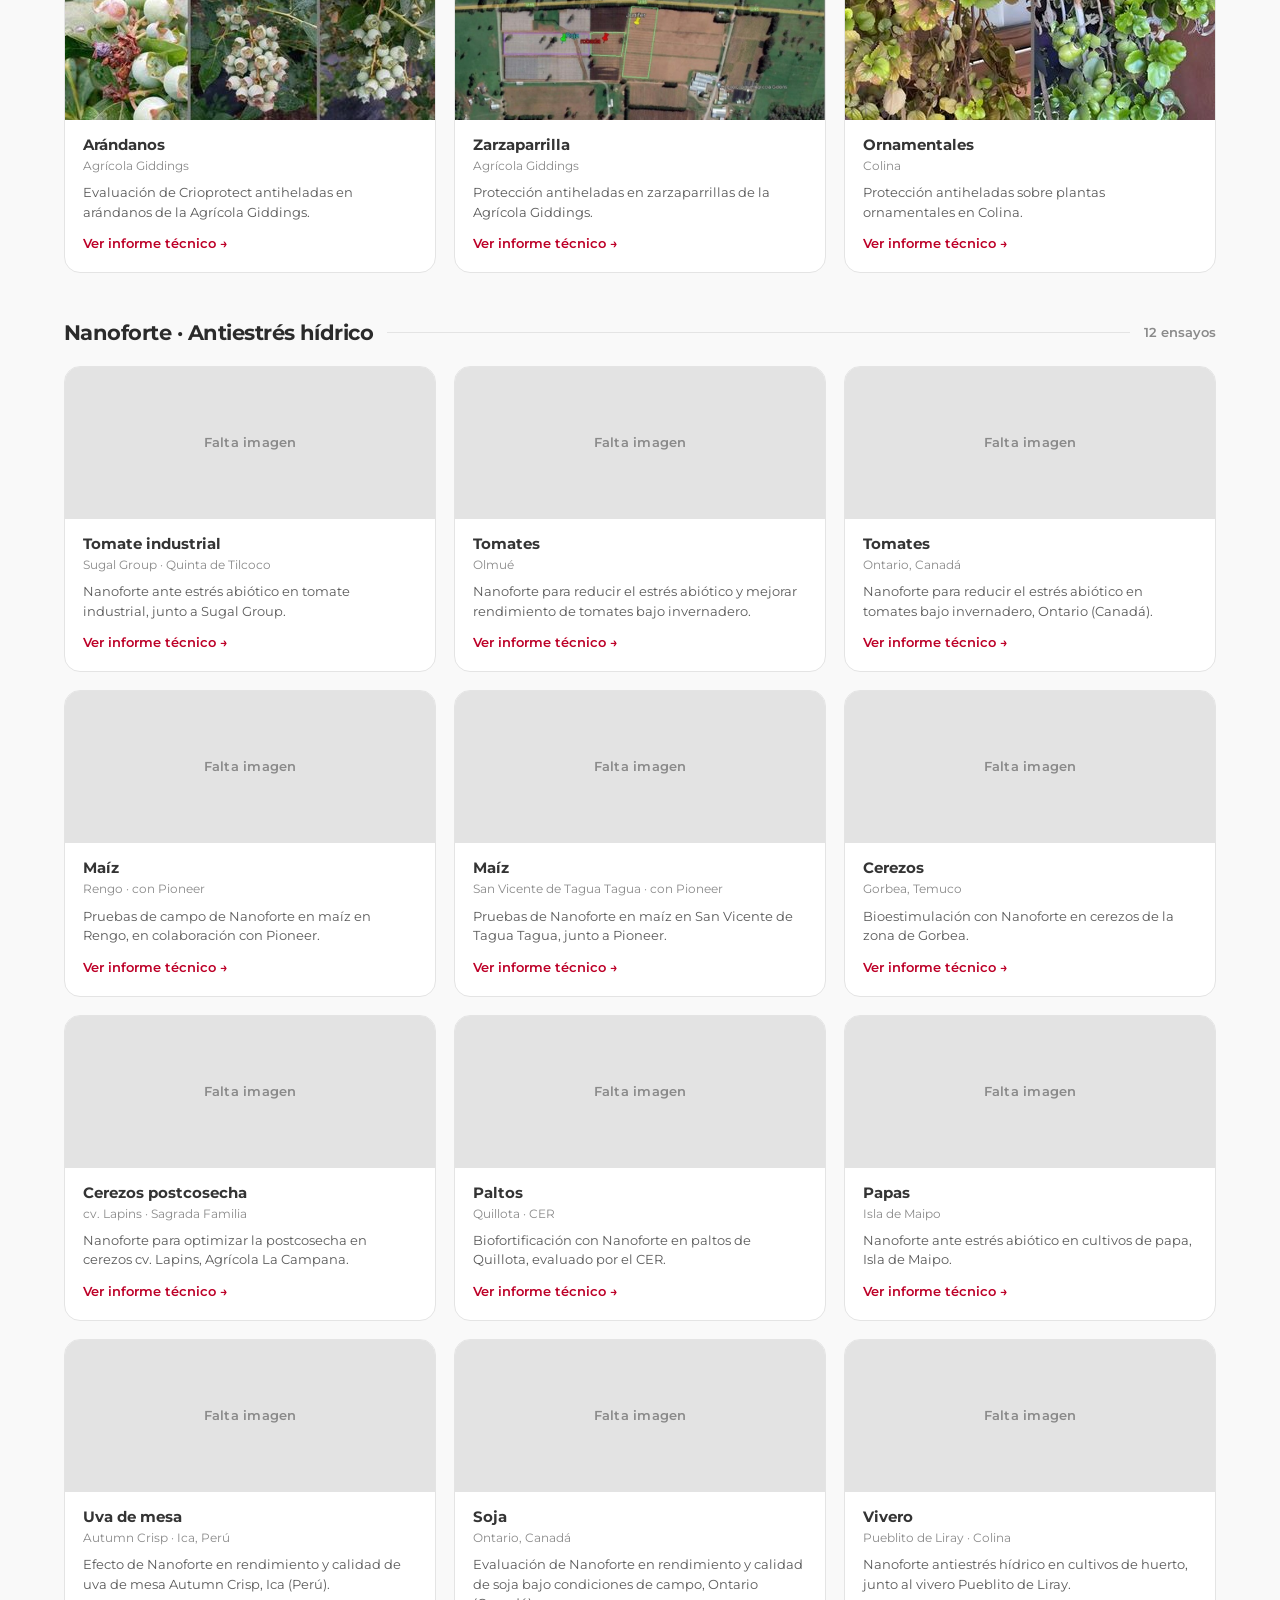
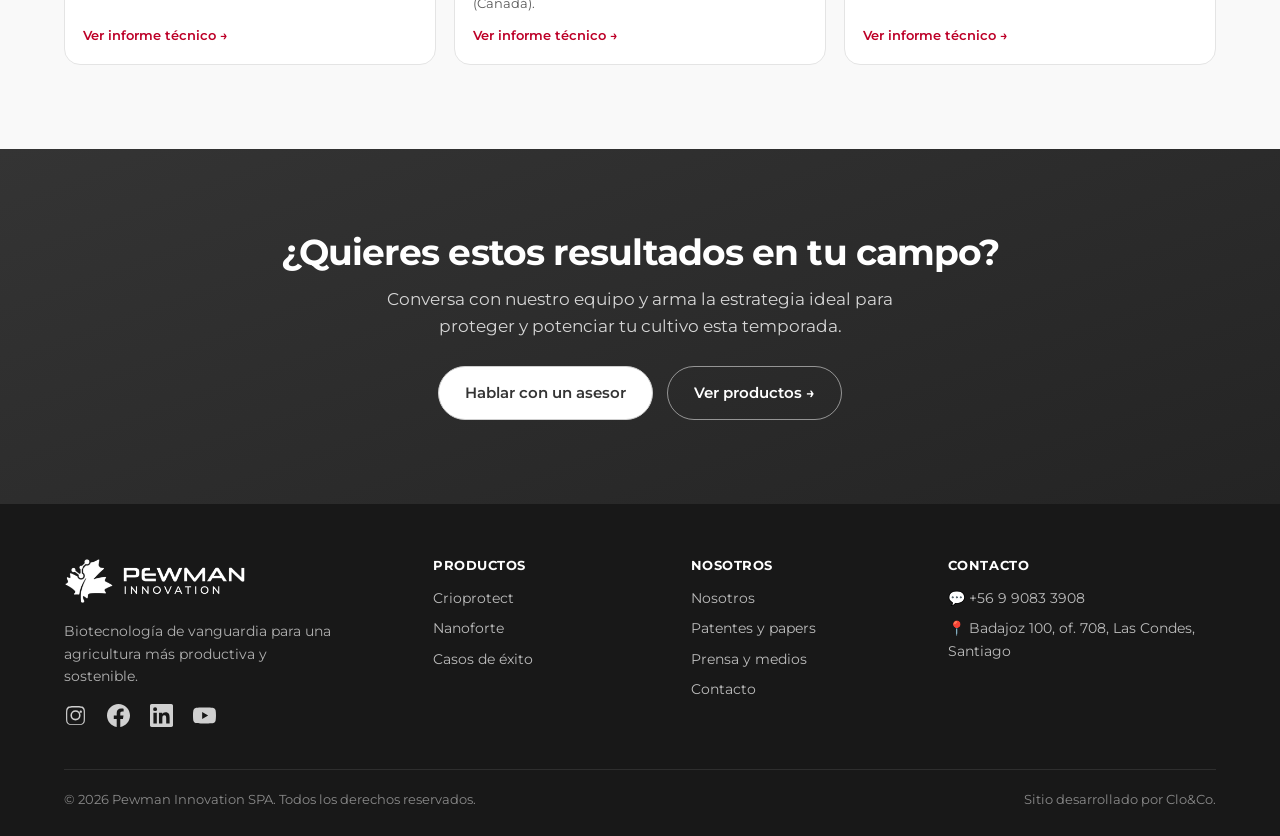
==== commit 1a9f235b: "deploy: actualizar maqueta Pewman (2026-07-14)" ====
--- a/casos.html
+++ b/casos.html
@@ -64,6 +64,8 @@
   .rep.has-pdf{cursor:pointer}
   .rep:hover{box-shadow:var(--sh);transform:translateY(-3px);border-color:#cfcfcf}
   .rep .ph{height:152px;overflow:hidden;background:#eee}
+  .rep .ph.ph--empty{background:#e3e3e3;display:flex;align-items:center;justify-content:center}
+  .rep .ph.ph--empty span{color:#8a8a8a;font-size:12.5px;font-weight:600;letter-spacing:.02em}
   .rep .ph img{width:100%;height:100%;object-fit:cover;transition:.4s}
   .rep.has-pdf:hover .ph img{transform:scale(1.05)}
   .rep .bd{padding:16px 18px 18px;display:flex;flex-direction:column;flex:1}
@@ -168,34 +170,34 @@
 
     <div class="cat-head"><h3>Crioprotect · Antiheladas</h3><span class="line"></span><span class="count">12 ensayos</span></div>
     <div class="rep-grid">
-      <div class="rep has-pdf" data-pdf="documentos/ensayos-casos/ensayo-crioprotect-cerezos-agrocoop.pdf" data-title="Cerezos · Temuco (Agrocoop Araucanía)"><div class="ph"><img loading="lazy" src="img/hero-cerezos.webp" alt="Cerezos Temuco"></div><div class="bd"><div class="n">Cerezos</div><div class="m">Temuco · Agrocoop Araucanía</div><div class="desc">Protección antiheladas sobre cerezos en Temuco, aplicado con drones junto a Agrocoop Araucanía.</div><span class="go">Ver informe técnico &rarr;</span></div></div>
-      <div class="rep has-pdf" data-pdf="documentos/ensayos-casos/ensayo-crioprotect-cerezos-naicura-cer.pdf" data-title="Cerezos · Naicura, O'Higgins (CER)"><div class="ph"><img loading="lazy" src="img/caso-cerezas.jpg" alt="Cerezos Naicura"></div><div class="bd"><div class="n">Cerezos</div><div class="m">Naicura, O'Higgins · CER</div><div class="desc">Protección antiheladas sobre cerezos en Naicura, evaluado por el Centro de Evaluación Rosario.</div><span class="go">Ver informe técnico &rarr;</span></div></div>
-      <div class="rep has-pdf" data-pdf="documentos/ensayos-casos/ensayo-crioprotect-cerezos-giddings-rio-negro.pdf" data-title="Cerezos · Agrícola Giddings (Río Negro)"><div class="ph"><img loading="lazy" src="img/nano-cerezos.webp" alt="Cerezos Giddings"></div><div class="bd"><div class="n">Cerezos</div><div class="m">Agrícola Giddings · Río Negro</div><div class="desc">Protección antiheladas en cerezos de la Agrícola Giddings, zona de Río Negro.</div><span class="go">Ver informe técnico &rarr;</span></div></div>
-      <div class="rep has-pdf" data-pdf="documentos/ensayos-casos/ensayo-crioprotect-cerezos-y-paltos-colina.pdf" data-title="Cerezos y paltos jóvenes · Colina"><div class="ph"><img loading="lazy" src="img/caso-paltas.jpg" alt="Cerezos y paltos Colina"></div><div class="bd"><div class="n">Cerezos y paltos jóvenes</div><div class="m">Colina</div><div class="desc">Protección antiheladas sobre árboles jóvenes de cerezo y palto en Colina.</div><span class="go">Ver informe técnico &rarr;</span></div></div>
-      <div class="rep has-pdf" data-pdf="documentos/ensayos-casos/ensayo-crioprotect-paltos-cabildo.pdf" data-title="Paltos cv. Hass · Cabildo, Valparaíso"><div class="ph"><img loading="lazy" src="img/testi-paltos.jpg" alt="Paltos Cabildo"></div><div class="bd"><div class="n">Paltos cv. Hass</div><div class="m">Los Graneros · Cabildo, Valparaíso</div><div class="desc">Aplicación Crioprotect contra heladas en paltos cv. Hass de Agrícola Los Graneros.</div><span class="go">Ver informe técnico &rarr;</span></div></div>
-      <div class="rep has-pdf" data-pdf="documentos/ensayos-casos/ensayo-crioprotect-paltos-villa-alegre.pdf" data-title="Paltos · Villa Alegre"><div class="ph"><img loading="lazy" src="img/caso-paltas.jpg" alt="Paltos Villa Alegre"></div><div class="bd"><div class="n">Paltos</div><div class="m">Villa Alegre</div><div class="desc">Protección antiheladas sobre paltos en la zona de Villa Alegre.</div><span class="go">Ver informe técnico &rarr;</span></div></div>
-      <div class="rep has-pdf" data-pdf="documentos/ensayos-casos/ensayo-crioprotect-uva-de-mesa-santa-marta.pdf" data-title="Uva de mesa · Liray (Sta Marta)"><div class="ph"><img loading="lazy" src="img/caso-uvas.jpg" alt="Uva de mesa Liray"></div><div class="bd"><div class="n">Uva de mesa</div><div class="m">Liray · Sta Marta de Liray</div><div class="desc">Pruebas de campo de Crioprotect antiheladas en uva de mesa en Liray.</div><span class="go">Ver informe técnico &rarr;</span></div></div>
-      <div class="rep has-pdf" data-pdf="documentos/ensayos-casos/ensayo-crioprotect-papas-inia-la-pampa.pdf" data-title="Papas · INIA La Pampa, Purranque"><div class="ph"><img loading="lazy" src="img/caso-papas.jpg" alt="Papas INIA La Pampa"></div><div class="bd"><div class="n">Papas</div><div class="m">INIA La Pampa · Purranque, Osorno</div><div class="desc">Antiheladas en semillero de papas certificado de INIA La Pampa, Purranque.</div><span class="go">Ver informe técnico &rarr;</span></div></div>
-      <div class="rep has-pdf" data-pdf="documentos/ensayos-casos/ensayo-crioprotect-papas-2021.pdf" data-title="Papas · El Monte"><div class="ph"><img loading="lazy" src="img/testi-papas.jpg" alt="Papas El Monte"></div><div class="bd"><div class="n">Papas</div><div class="m">El Monte</div><div class="desc">Protección antiheladas en cultivos de papa de la zona de El Monte.</div><span class="go">Ver informe técnico &rarr;</span></div></div>
-      <div class="rep has-pdf" data-pdf="documentos/ensayos-casos/ensayo-crioprotect-arandanos-giddings.pdf" data-title="Arándanos · Agrícola Giddings"><div class="ph"><img loading="lazy" src="img/caso-frutal.png" alt="Arándanos Giddings"></div><div class="bd"><div class="n">Arándanos</div><div class="m">Agrícola Giddings</div><div class="desc">Evaluación de Crioprotect antiheladas en arándanos de la Agrícola Giddings.</div><span class="go">Ver informe técnico &rarr;</span></div></div>
-      <div class="rep has-pdf" data-pdf="documentos/ensayos-casos/ensayo-crioprotect-zarzaparrilla-giddings.pdf" data-title="Zarzaparrilla · Agrícola Giddings"><div class="ph"><img loading="lazy" src="img/caso-frutal.png" alt="Zarzaparrilla Giddings"></div><div class="bd"><div class="n">Zarzaparrilla</div><div class="m">Agrícola Giddings</div><div class="desc">Protección antiheladas en zarzaparrillas de la Agrícola Giddings.</div><span class="go">Ver informe técnico &rarr;</span></div></div>
-      <div class="rep has-pdf" data-pdf="documentos/ensayos-casos/ensayo-crioprotect-ornamentales-colina.pdf" data-title="Ornamentales · Colina"><div class="ph"><img loading="lazy" src="img/cult-ornamentales.jpg" alt="Ornamentales Colina"></div><div class="bd"><div class="n">Ornamentales</div><div class="m">Colina</div><div class="desc">Protección antiheladas sobre plantas ornamentales en Colina.</div><span class="go">Ver informe técnico &rarr;</span></div></div>
+      <div class="rep has-pdf" data-pdf="documentos/ensayos-casos/ensayo-crioprotect-cerezos-agrocoop.pdf" data-title="Cerezos · Temuco (Agrocoop Araucanía)"><div class="ph"><img loading="lazy" src="img/caso-ens-cerezos-agrocoop.jpg" alt="Cerezos Temuco"></div><div class="bd"><div class="n">Cerezos</div><div class="m">Temuco · Agrocoop Araucanía</div><div class="desc">Protección antiheladas sobre cerezos en Temuco, aplicado con drones junto a Agrocoop Araucanía.</div><span class="go">Ver informe técnico &rarr;</span></div></div>
+      <div class="rep has-pdf" data-pdf="documentos/ensayos-casos/ensayo-crioprotect-cerezos-naicura-cer.pdf" data-title="Cerezos · Naicura, O'Higgins (CER)"><div class="ph"><img loading="lazy" src="img/caso-ens-cerezos-naicura.jpg" alt="Cerezos Naicura"></div><div class="bd"><div class="n">Cerezos</div><div class="m">Naicura, O'Higgins · CER</div><div class="desc">Protección antiheladas sobre cerezos en Naicura, evaluado por el Centro de Evaluación Rosario.</div><span class="go">Ver informe técnico &rarr;</span></div></div>
+      <div class="rep has-pdf" data-pdf="documentos/ensayos-casos/ensayo-crioprotect-cerezos-giddings-rio-negro.pdf" data-title="Cerezos · Agrícola Giddings (Río Negro)"><div class="ph"><img loading="lazy" src="img/caso-ens-cerezos-giddings-rio-negro.jpg" alt="Cerezos Giddings"></div><div class="bd"><div class="n">Cerezos</div><div class="m">Agrícola Giddings · Río Negro</div><div class="desc">Protección antiheladas en cerezos de la Agrícola Giddings, zona de Río Negro.</div><span class="go">Ver informe técnico &rarr;</span></div></div>
+      <div class="rep has-pdf" data-pdf="documentos/ensayos-casos/ensayo-crioprotect-cerezos-y-paltos-colina.pdf" data-title="Cerezos y paltos jóvenes · Colina"><div class="ph"><img loading="lazy" src="img/caso-ens-cerezos-paltos-colina.jpg" alt="Cerezos y paltos Colina"></div><div class="bd"><div class="n">Cerezos y paltos jóvenes</div><div class="m">Colina</div><div class="desc">Protección antiheladas sobre árboles jóvenes de cerezo y palto en Colina.</div><span class="go">Ver informe técnico &rarr;</span></div></div>
+      <div class="rep has-pdf" data-pdf="documentos/ensayos-casos/ensayo-crioprotect-paltos-cabildo.pdf" data-title="Paltos cv. Hass · Cabildo, Valparaíso"><div class="ph"><img loading="lazy" src="img/caso-ens-paltos-cabildo.jpg" alt="Paltos Cabildo"></div><div class="bd"><div class="n">Paltos cv. Hass</div><div class="m">Los Graneros · Cabildo, Valparaíso</div><div class="desc">Aplicación Crioprotect contra heladas en paltos cv. Hass de Agrícola Los Graneros.</div><span class="go">Ver informe técnico &rarr;</span></div></div>
+      <div class="rep has-pdf" data-pdf="documentos/ensayos-casos/ensayo-crioprotect-paltos-villa-alegre.pdf" data-title="Paltos · Villa Alegre"><div class="ph"><img loading="lazy" src="img/caso-ens-paltos-villa-alegre.jpg" alt="Paltos Villa Alegre"></div><div class="bd"><div class="n">Paltos</div><div class="m">Villa Alegre</div><div class="desc">Protección antiheladas sobre paltos en la zona de Villa Alegre.</div><span class="go">Ver informe técnico &rarr;</span></div></div>
+      <div class="rep has-pdf" data-pdf="documentos/ensayos-casos/ensayo-crioprotect-uva-de-mesa-santa-marta.pdf" data-title="Uva de mesa · Liray (Sta Marta)"><div class="ph"><img loading="lazy" src="img/caso-ens-uva-santa-marta.jpg" alt="Uva de mesa Liray"></div><div class="bd"><div class="n">Uva de mesa</div><div class="m">Liray · Sta Marta de Liray</div><div class="desc">Pruebas de campo de Crioprotect antiheladas en uva de mesa en Liray.</div><span class="go">Ver informe técnico &rarr;</span></div></div>
+      <div class="rep has-pdf" data-pdf="documentos/ensayos-casos/ensayo-crioprotect-papas-inia-la-pampa.pdf" data-title="Papas · INIA La Pampa, Purranque"><div class="ph"><img loading="lazy" src="img/caso-ens-papas-inia.jpg" alt="Papas INIA La Pampa"></div><div class="bd"><div class="n">Papas</div><div class="m">INIA La Pampa · Purranque, Osorno</div><div class="desc">Antiheladas en semillero de papas certificado de INIA La Pampa, Purranque.</div><span class="go">Ver informe técnico &rarr;</span></div></div>
+      <div class="rep has-pdf" data-pdf="documentos/ensayos-casos/ensayo-crioprotect-papas-2021.pdf" data-title="Papas · El Monte"><div class="ph"><img loading="lazy" src="img/caso-ens-papas-elmonte.jpg" alt="Papas El Monte"></div><div class="bd"><div class="n">Papas</div><div class="m">El Monte</div><div class="desc">Protección antiheladas en cultivos de papa de la zona de El Monte.</div><span class="go">Ver informe técnico &rarr;</span></div></div>
+      <div class="rep has-pdf" data-pdf="documentos/ensayos-casos/ensayo-crioprotect-arandanos-giddings.pdf" data-title="Arándanos · Agrícola Giddings"><div class="ph"><img loading="lazy" src="img/caso-ens-arandanos-giddings.jpg" alt="Arándanos Giddings"></div><div class="bd"><div class="n">Arándanos</div><div class="m">Agrícola Giddings</div><div class="desc">Evaluación de Crioprotect antiheladas en arándanos de la Agrícola Giddings.</div><span class="go">Ver informe técnico &rarr;</span></div></div>
+      <div class="rep has-pdf" data-pdf="documentos/ensayos-casos/ensayo-crioprotect-zarzaparrilla-giddings.pdf" data-title="Zarzaparrilla · Agrícola Giddings"><div class="ph"><img loading="lazy" src="img/caso-ens-zarzaparrilla-giddings.jpg" alt="Zarzaparrilla Giddings"></div><div class="bd"><div class="n">Zarzaparrilla</div><div class="m">Agrícola Giddings</div><div class="desc">Protección antiheladas en zarzaparrillas de la Agrícola Giddings.</div><span class="go">Ver informe técnico &rarr;</span></div></div>
+      <div class="rep has-pdf" data-pdf="documentos/ensayos-casos/ensayo-crioprotect-ornamentales-colina.pdf" data-title="Ornamentales · Colina"><div class="ph"><img loading="lazy" src="img/caso-ens-ornamentales-colina.jpg" alt="Ornamentales Colina"></div><div class="bd"><div class="n">Ornamentales</div><div class="m">Colina</div><div class="desc">Protección antiheladas sobre plantas ornamentales en Colina.</div><span class="go">Ver informe técnico &rarr;</span></div></div>
     </div>
 
     <div class="cat-head"><h3>Nanoforte · Antiestrés hídrico</h3><span class="line"></span><span class="count">12 ensayos</span></div>
     <div class="rep-grid" style="margin-bottom:0">
-      <div class="rep has-pdf" data-pdf="documentos/ensayos-casos/ensayo-nanoforte-tomates-sugal-2023.pdf" data-title="Tomate industrial · Sugal (Quinta de Tilcoco)"><div class="ph"><img loading="lazy" src="img/caso-lechugas.png" alt="Tomates Sugal"></div><div class="bd"><div class="n">Tomate industrial</div><div class="m">Sugal Group · Quinta de Tilcoco</div><div class="desc">Nanoforte ante estrés abiótico en tomate industrial, junto a Sugal Group.</div><span class="go">Ver informe técnico &rarr;</span></div></div>
-      <div class="rep has-pdf" data-pdf="documentos/ensayos-casos/ensayo-nanoforte-tomates-olmue-2024.pdf" data-title="Tomates · Olmué (2024)"><div class="ph"><img loading="lazy" src="img/caso-lechugas.png" alt="Tomates Olmué"></div><div class="bd"><div class="n">Tomates</div><div class="m">Olmué</div><div class="desc">Nanoforte para reducir el estrés abiótico y mejorar rendimiento de tomates bajo invernadero.</div><span class="go">Ver informe técnico &rarr;</span></div></div>
-      <div class="rep has-pdf" data-pdf="documentos/ensayos-casos/ensayo-nanoforte-tomates-canada-2024.pdf" data-title="Tomates · Ontario, Canadá (2024)"><div class="ph"><img loading="lazy" src="img/caso-lechugas.png" alt="Tomates Canadá"></div><div class="bd"><div class="n">Tomates</div><div class="m">Ontario, Canadá</div><div class="desc">Nanoforte para reducir el estrés abiótico en tomates bajo invernadero, Ontario (Canadá).</div><span class="go">Ver informe técnico &rarr;</span></div></div>
-      <div class="rep has-pdf" data-pdf="documentos/ensayos-casos/ensayo-nanoforte-maiz-rengo.pdf" data-title="Maíz · Rengo (con Pioneer)"><div class="ph"><img loading="lazy" src="img/caso-brotes.png" alt="Maíz Rengo"></div><div class="bd"><div class="n">Maíz</div><div class="m">Rengo · con Pioneer</div><div class="desc">Pruebas de campo de Nanoforte en maíz en Rengo, en colaboración con Pioneer.</div><span class="go">Ver informe técnico &rarr;</span></div></div>
-      <div class="rep has-pdf" data-pdf="documentos/ensayos-casos/ensayo-nanoforte-maiz-san-vicente-2021.pdf" data-title="Maíz · San Vicente de Tagua Tagua (con Pioneer)"><div class="ph"><img loading="lazy" src="img/caso-brotes.png" alt="Maíz San Vicente"></div><div class="bd"><div class="n">Maíz</div><div class="m">San Vicente de Tagua Tagua · con Pioneer</div><div class="desc">Pruebas de Nanoforte en maíz en San Vicente de Tagua Tagua, junto a Pioneer.</div><span class="go">Ver informe técnico &rarr;</span></div></div>
-      <div class="rep has-pdf" data-pdf="documentos/ensayos-casos/ensayo-nanoforte-cerezos-gorbea-2022.pdf" data-title="Cerezos · Gorbea, Temuco"><div class="ph"><img loading="lazy" src="img/hero-cerezos.webp" alt="Cerezos Gorbea"></div><div class="bd"><div class="n">Cerezos</div><div class="m">Gorbea, Temuco</div><div class="desc">Bioestimulación con Nanoforte en cerezos de la zona de Gorbea.</div><span class="go">Ver informe técnico &rarr;</span></div></div>
-      <div class="rep has-pdf" data-pdf="documentos/ensayos-casos/ensayo-nanoforte-cerezos-postcosecha-sagrada-familia-temp-2023-2024.pdf" data-title="Cerezos postcosecha cv. Lapins · Sagrada Familia"><div class="ph"><img loading="lazy" src="img/nano-cerezos.webp" alt="Cerezos postcosecha Sagrada Familia"></div><div class="bd"><div class="n">Cerezos postcosecha</div><div class="m">cv. Lapins · Sagrada Familia</div><div class="desc">Nanoforte para optimizar la postcosecha en cerezos cv. Lapins, Agrícola La Campana.</div><span class="go">Ver informe técnico &rarr;</span></div></div>
-      <div class="rep has-pdf" data-pdf="documentos/ensayos-casos/ensayo-nanoforte-paltos-centro-cer-quillota-2022.pdf" data-title="Paltos · Quillota (CER)"><div class="ph"><img loading="lazy" src="img/caso-paltas.jpg" alt="Paltos Quillota"></div><div class="bd"><div class="n">Paltos</div><div class="m">Quillota · CER</div><div class="desc">Biofortificación con Nanoforte en paltos de Quillota, evaluado por el CER.</div><span class="go">Ver informe técnico &rarr;</span></div></div>
-      <div class="rep has-pdf" data-pdf="documentos/ensayos-casos/ensayo-nanoforte-papas-qta-tilcoco-2022.pdf" data-title="Papas · Isla de Maipo"><div class="ph"><img loading="lazy" src="img/caso-papas.jpg" alt="Papas Isla de Maipo"></div><div class="bd"><div class="n">Papas</div><div class="m">Isla de Maipo</div><div class="desc">Nanoforte ante estrés abiótico en cultivos de papa, Isla de Maipo.</div><span class="go">Ver informe técnico &rarr;</span></div></div>
-      <div class="rep has-pdf" data-pdf="documentos/ensayos-casos/ensayo-nanoforte-uva-de-mesa-peru.pdf" data-title="Uva de mesa Autumn Crisp · Ica, Perú"><div class="ph"><img loading="lazy" src="img/caso-uvas.jpg" alt="Uva de mesa Ica Perú"></div><div class="bd"><div class="n">Uva de mesa</div><div class="m">Autumn Crisp · Ica, Perú</div><div class="desc">Efecto de Nanoforte en rendimiento y calidad de uva de mesa Autumn Crisp, Ica (Perú).</div><span class="go">Ver informe técnico &rarr;</span></div></div>
-      <div class="rep has-pdf" data-pdf="documentos/ensayos-casos/ensayo-nanoforte-soja-peru.pdf" data-title="Soja · Ontario, Canadá"><div class="ph"><img loading="lazy" src="img/caso-brotes.png" alt="Soja Ontario Canadá"></div><div class="bd"><div class="n">Soja</div><div class="m">Ontario, Canadá</div><div class="desc">Evaluación de Nanoforte en rendimiento y calidad de soja bajo condiciones de campo, Ontario (Canadá).</div><span class="go">Ver informe técnico &rarr;</span></div></div>
-      <div class="rep has-pdf" data-pdf="documentos/ensayos-casos/ensayo-nanoforte-vivero.pdf" data-title="Vivero · Colina (Pueblito de Liray)"><div class="ph"><img loading="lazy" src="img/caso-lechugas.png" alt="Vivero Colina"></div><div class="bd"><div class="n">Vivero</div><div class="m">Pueblito de Liray · Colina</div><div class="desc">Nanoforte antiestrés hídrico en cultivos de huerto, junto al vivero Pueblito de Liray.</div><span class="go">Ver informe técnico &rarr;</span></div></div>
+      <div class="rep has-pdf" data-pdf="documentos/ensayos-casos/ensayo-nanoforte-tomates-sugal-2023.pdf" data-title="Tomate industrial · Sugal (Quinta de Tilcoco)"><div class="ph ph--empty"><span>Falta imagen</span></div><div class="bd"><div class="n">Tomate industrial</div><div class="m">Sugal Group · Quinta de Tilcoco</div><div class="desc">Nanoforte ante estrés abiótico en tomate industrial, junto a Sugal Group.</div><span class="go">Ver informe técnico &rarr;</span></div></div>
+      <div class="rep has-pdf" data-pdf="documentos/ensayos-casos/ensayo-nanoforte-tomates-olmue-2024.pdf" data-title="Tomates · Olmué (2024)"><div class="ph ph--empty"><span>Falta imagen</span></div><div class="bd"><div class="n">Tomates</div><div class="m">Olmué</div><div class="desc">Nanoforte para reducir el estrés abiótico y mejorar rendimiento de tomates bajo invernadero.</div><span class="go">Ver informe técnico &rarr;</span></div></div>
+      <div class="rep has-pdf" data-pdf="documentos/ensayos-casos/ensayo-nanoforte-tomates-canada-2024.pdf" data-title="Tomates · Ontario, Canadá (2024)"><div class="ph ph--empty"><span>Falta imagen</span></div><div class="bd"><div class="n">Tomates</div><div class="m">Ontario, Canadá</div><div class="desc">Nanoforte para reducir el estrés abiótico en tomates bajo invernadero, Ontario (Canadá).</div><span class="go">Ver informe técnico &rarr;</span></div></div>
+      <div class="rep has-pdf" data-pdf="documentos/ensayos-casos/ensayo-nanoforte-maiz-rengo.pdf" data-title="Maíz · Rengo (con Pioneer)"><div class="ph ph--empty"><span>Falta imagen</span></div><div class="bd"><div class="n">Maíz</div><div class="m">Rengo · con Pioneer</div><div class="desc">Pruebas de campo de Nanoforte en maíz en Rengo, en colaboración con Pioneer.</div><span class="go">Ver informe técnico &rarr;</span></div></div>
+      <div class="rep has-pdf" data-pdf="documentos/ensayos-casos/ensayo-nanoforte-maiz-san-vicente-2021.pdf" data-title="Maíz · San Vicente de Tagua Tagua (con Pioneer)"><div class="ph ph--empty"><span>Falta imagen</span></div><div class="bd"><div class="n">Maíz</div><div class="m">San Vicente de Tagua Tagua · con Pioneer</div><div class="desc">Pruebas de Nanoforte en maíz en San Vicente de Tagua Tagua, junto a Pioneer.</div><span class="go">Ver informe técnico &rarr;</span></div></div>
+      <div class="rep has-pdf" data-pdf="documentos/ensayos-casos/ensayo-nanoforte-cerezos-gorbea-2022.pdf" data-title="Cerezos · Gorbea, Temuco"><div class="ph ph--empty"><span>Falta imagen</span></div><div class="bd"><div class="n">Cerezos</div><div class="m">Gorbea, Temuco</div><div class="desc">Bioestimulación con Nanoforte en cerezos de la zona de Gorbea.</div><span class="go">Ver informe técnico &rarr;</span></div></div>
+      <div class="rep has-pdf" data-pdf="documentos/ensayos-casos/ensayo-nanoforte-cerezos-postcosecha-sagrada-familia-temp-2023-2024.pdf" data-title="Cerezos postcosecha cv. Lapins · Sagrada Familia"><div class="ph ph--empty"><span>Falta imagen</span></div><div class="bd"><div class="n">Cerezos postcosecha</div><div class="m">cv. Lapins · Sagrada Familia</div><div class="desc">Nanoforte para optimizar la postcosecha en cerezos cv. Lapins, Agrícola La Campana.</div><span class="go">Ver informe técnico &rarr;</span></div></div>
+      <div class="rep has-pdf" data-pdf="documentos/ensayos-casos/ensayo-nanoforte-paltos-centro-cer-quillota-2022.pdf" data-title="Paltos · Quillota (CER)"><div class="ph ph--empty"><span>Falta imagen</span></div><div class="bd"><div class="n">Paltos</div><div class="m">Quillota · CER</div><div class="desc">Biofortificación con Nanoforte en paltos de Quillota, evaluado por el CER.</div><span class="go">Ver informe técnico &rarr;</span></div></div>
+      <div class="rep has-pdf" data-pdf="documentos/ensayos-casos/ensayo-nanoforte-papas-qta-tilcoco-2022.pdf" data-title="Papas · Isla de Maipo"><div class="ph ph--empty"><span>Falta imagen</span></div><div class="bd"><div class="n">Papas</div><div class="m">Isla de Maipo</div><div class="desc">Nanoforte ante estrés abiótico en cultivos de papa, Isla de Maipo.</div><span class="go">Ver informe técnico &rarr;</span></div></div>
+      <div class="rep has-pdf" data-pdf="documentos/ensayos-casos/ensayo-nanoforte-uva-de-mesa-peru.pdf" data-title="Uva de mesa Autumn Crisp · Ica, Perú"><div class="ph ph--empty"><span>Falta imagen</span></div><div class="bd"><div class="n">Uva de mesa</div><div class="m">Autumn Crisp · Ica, Perú</div><div class="desc">Efecto de Nanoforte en rendimiento y calidad de uva de mesa Autumn Crisp, Ica (Perú).</div><span class="go">Ver informe técnico &rarr;</span></div></div>
+      <div class="rep has-pdf" data-pdf="documentos/ensayos-casos/ensayo-nanoforte-soja-peru.pdf" data-title="Soja · Ontario, Canadá"><div class="ph ph--empty"><span>Falta imagen</span></div><div class="bd"><div class="n">Soja</div><div class="m">Ontario, Canadá</div><div class="desc">Evaluación de Nanoforte en rendimiento y calidad de soja bajo condiciones de campo, Ontario (Canadá).</div><span class="go">Ver informe técnico &rarr;</span></div></div>
+      <div class="rep has-pdf" data-pdf="documentos/ensayos-casos/ensayo-nanoforte-vivero.pdf" data-title="Vivero · Colina (Pueblito de Liray)"><div class="ph ph--empty"><span>Falta imagen</span></div><div class="bd"><div class="n">Vivero</div><div class="m">Pueblito de Liray · Colina</div><div class="desc">Nanoforte antiestrés hídrico en cultivos de huerto, junto al vivero Pueblito de Liray.</div><span class="go">Ver informe técnico &rarr;</span></div></div>
     </div>
   </div>
 </section>
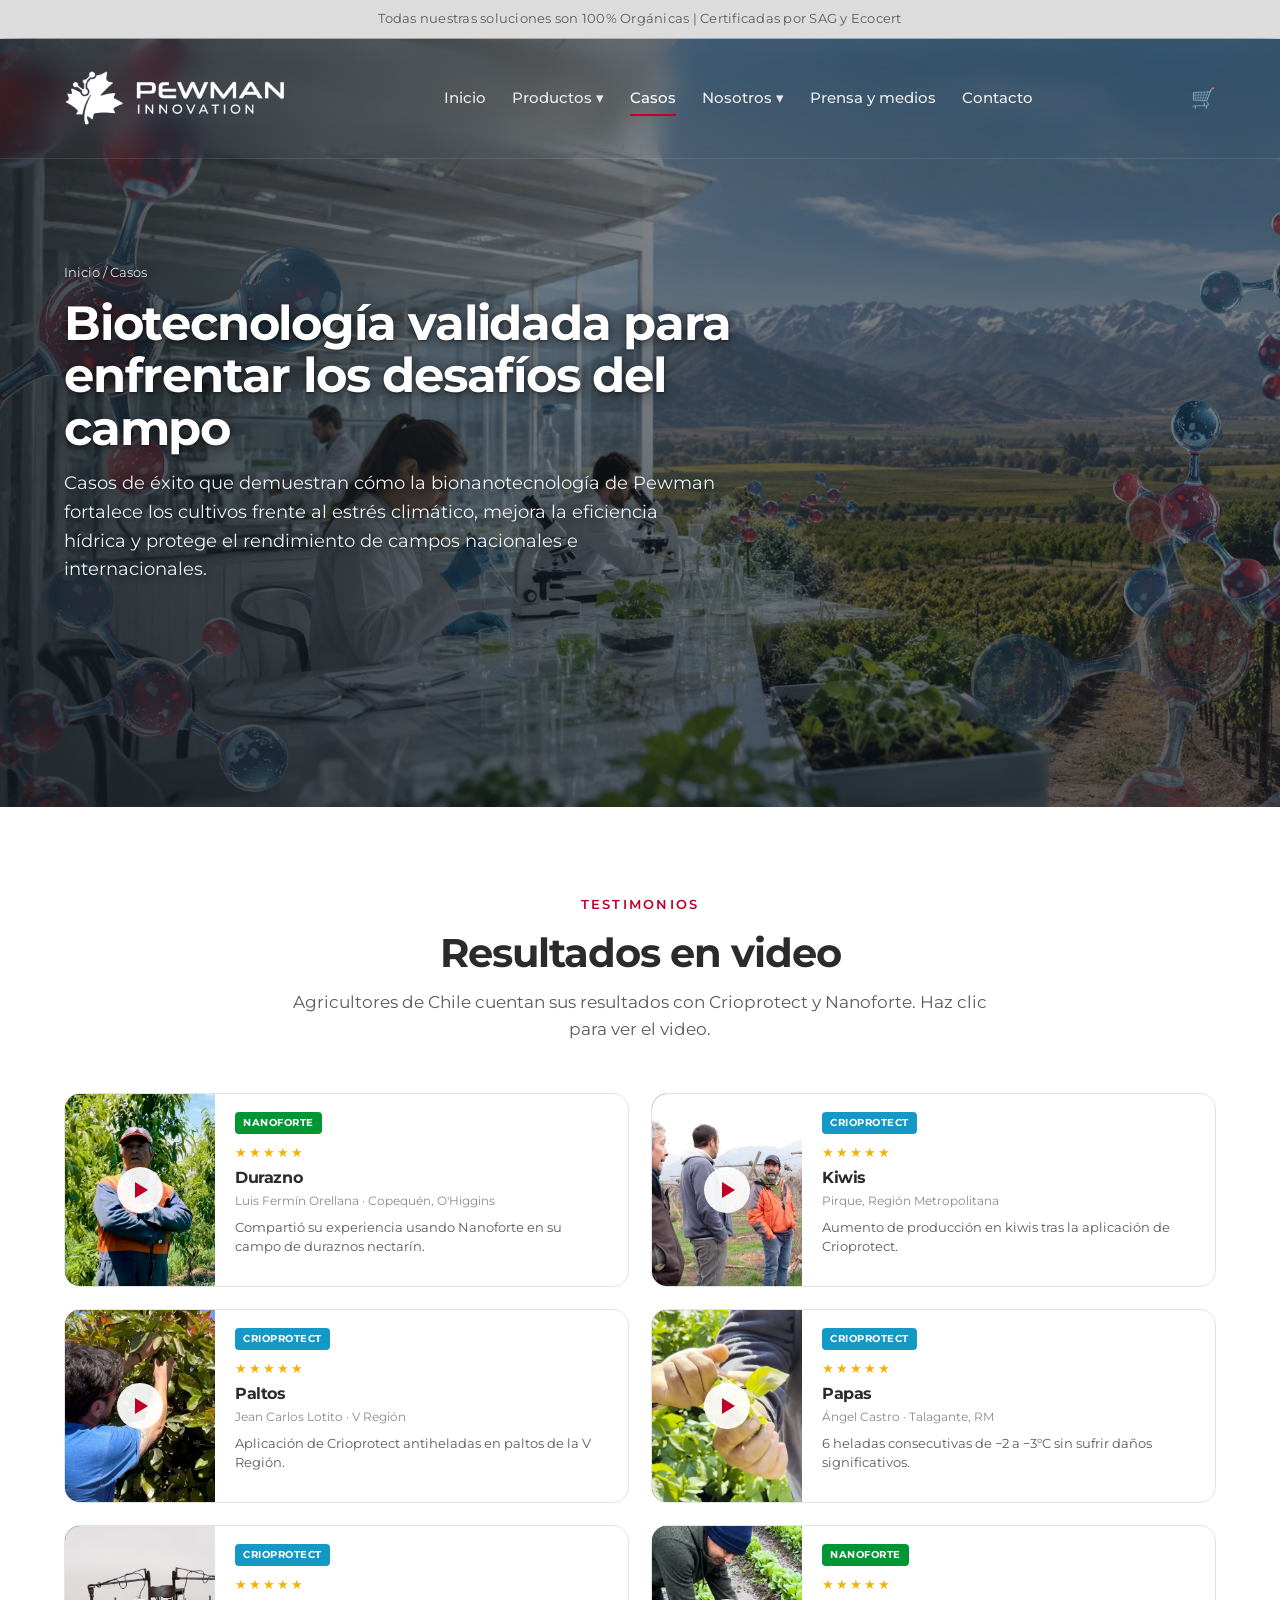
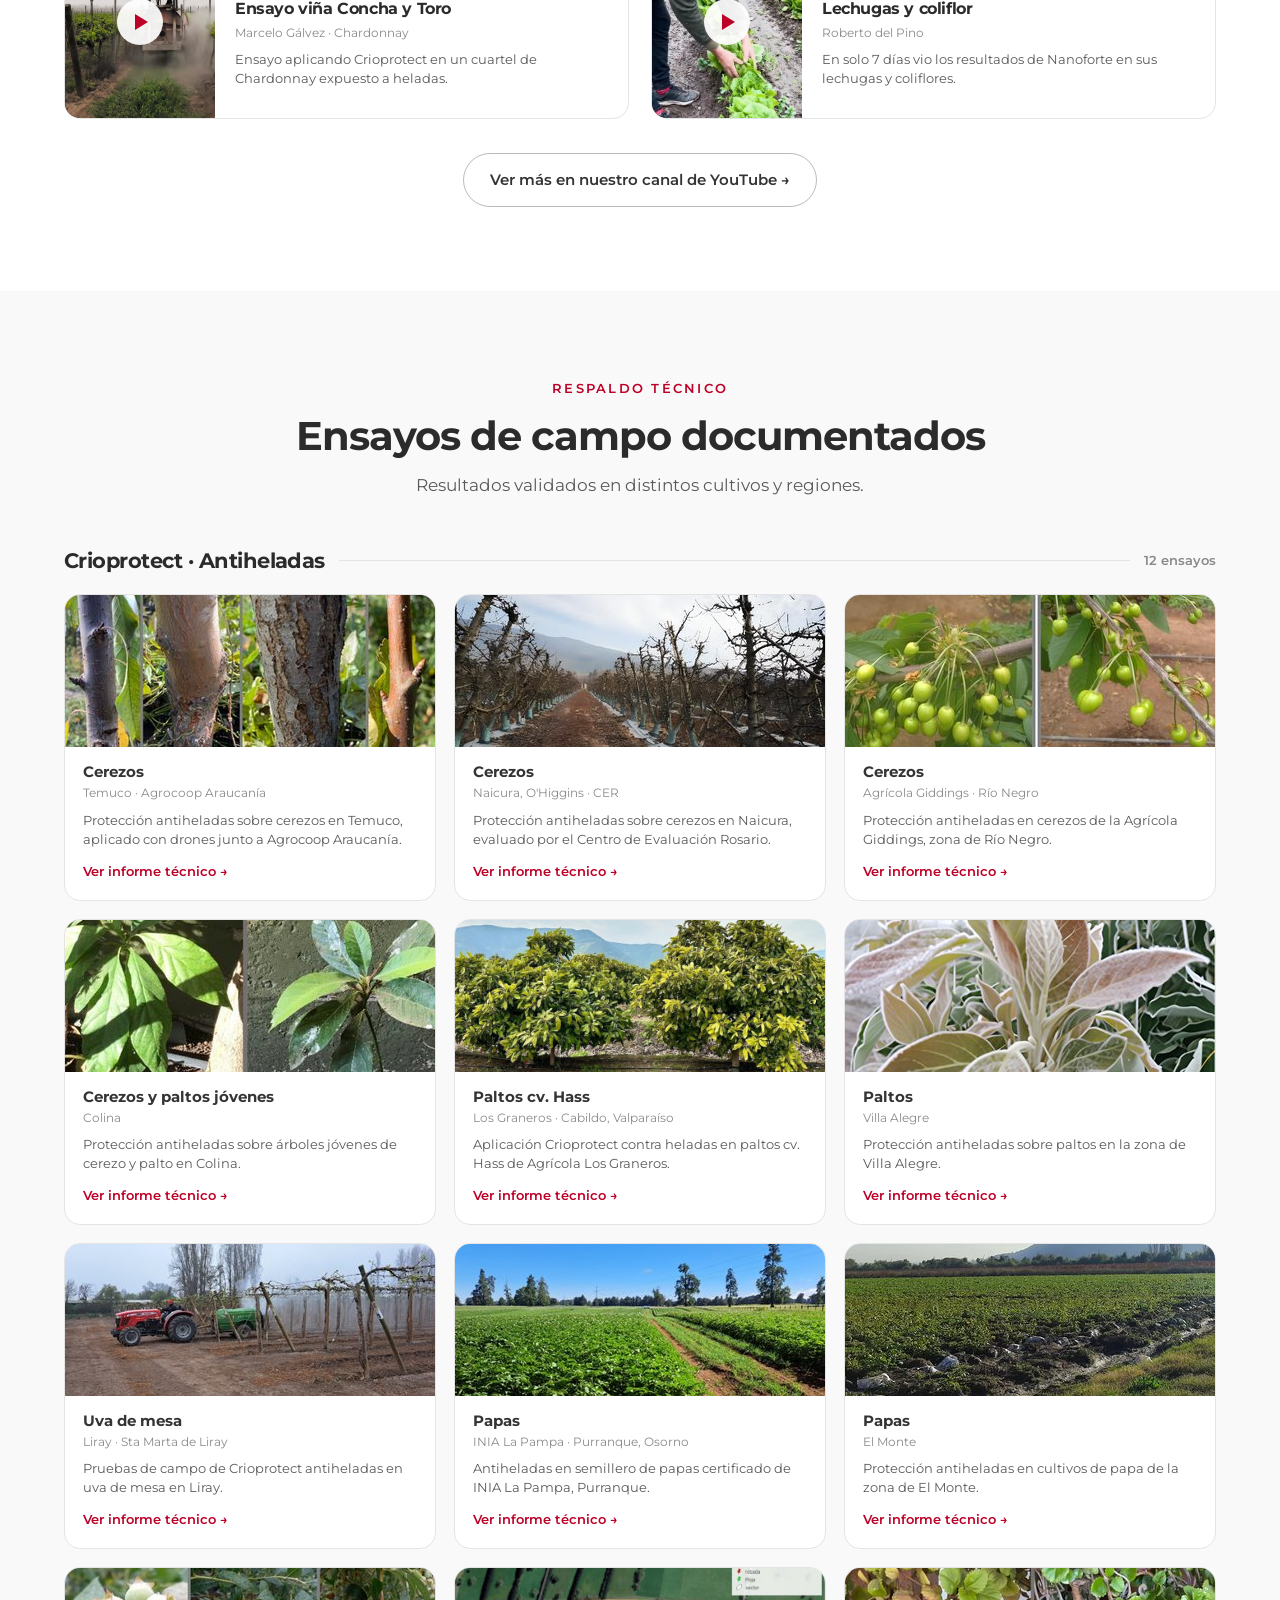
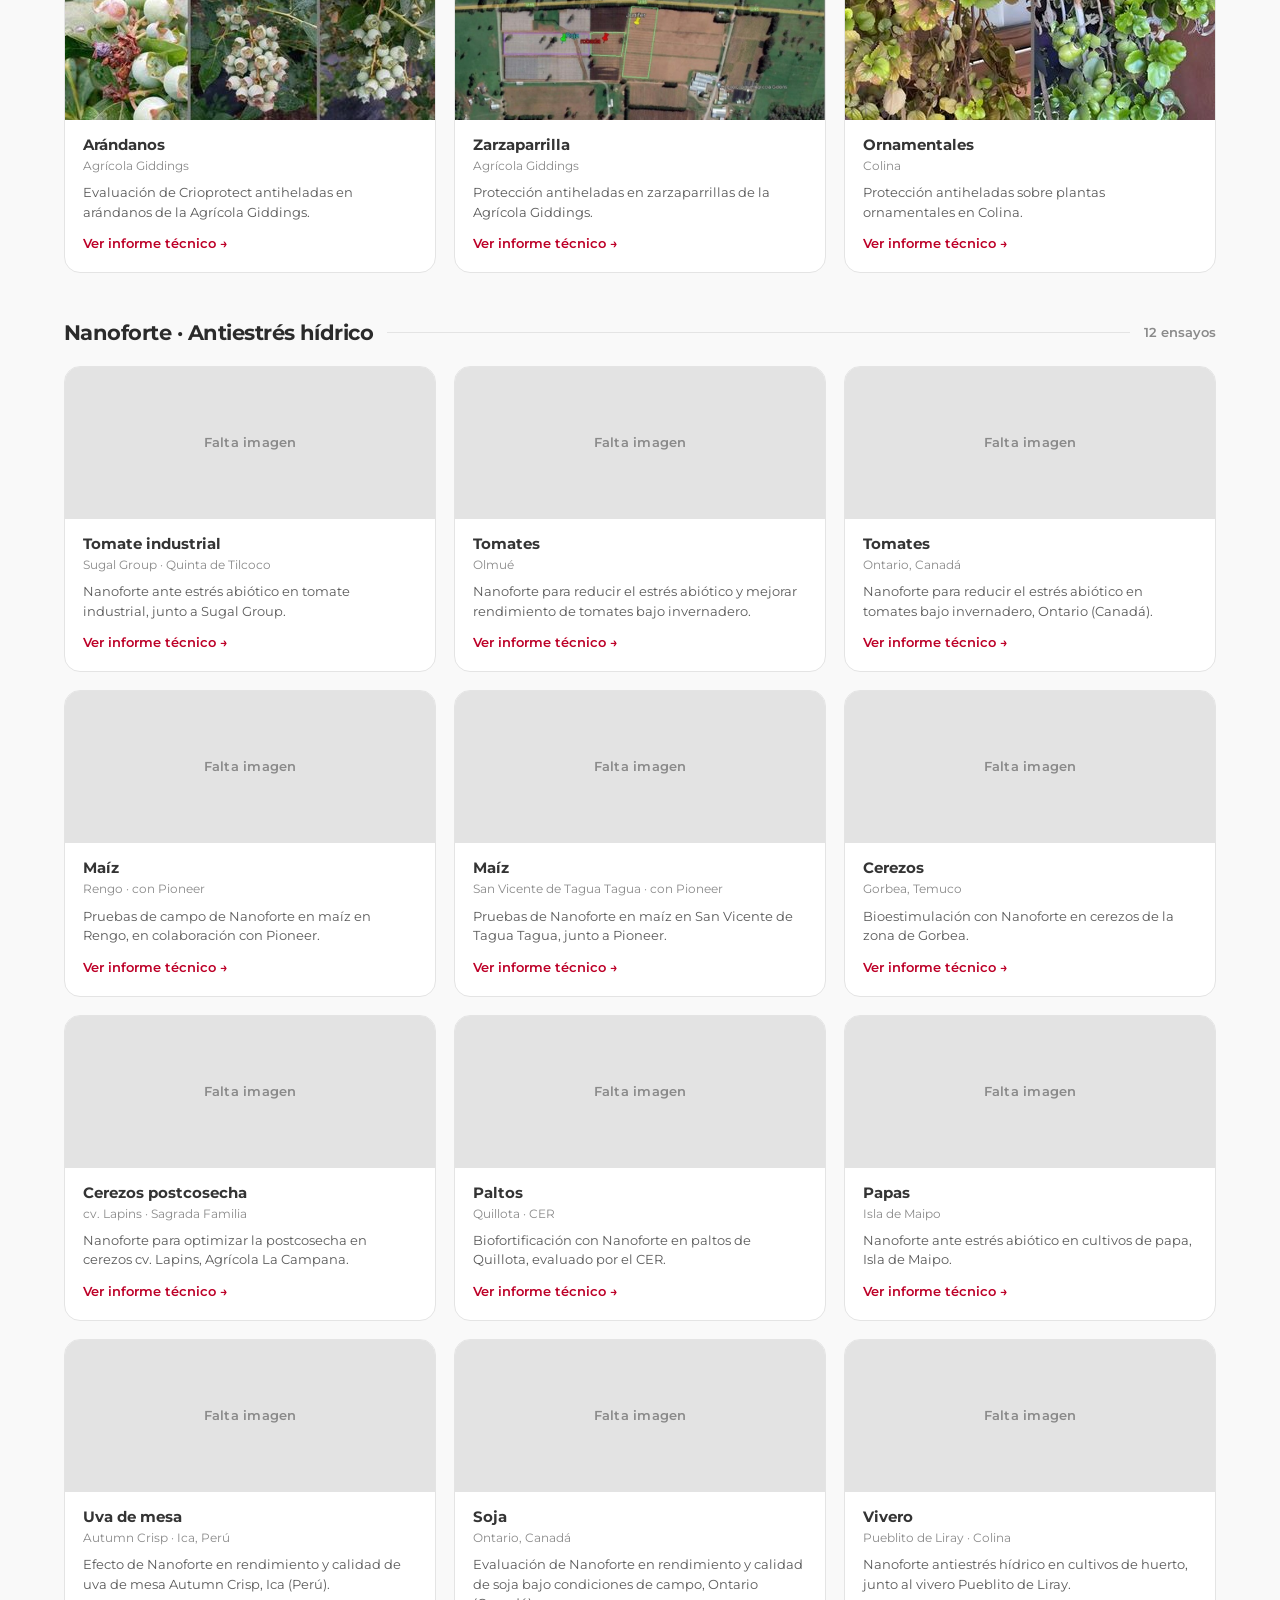
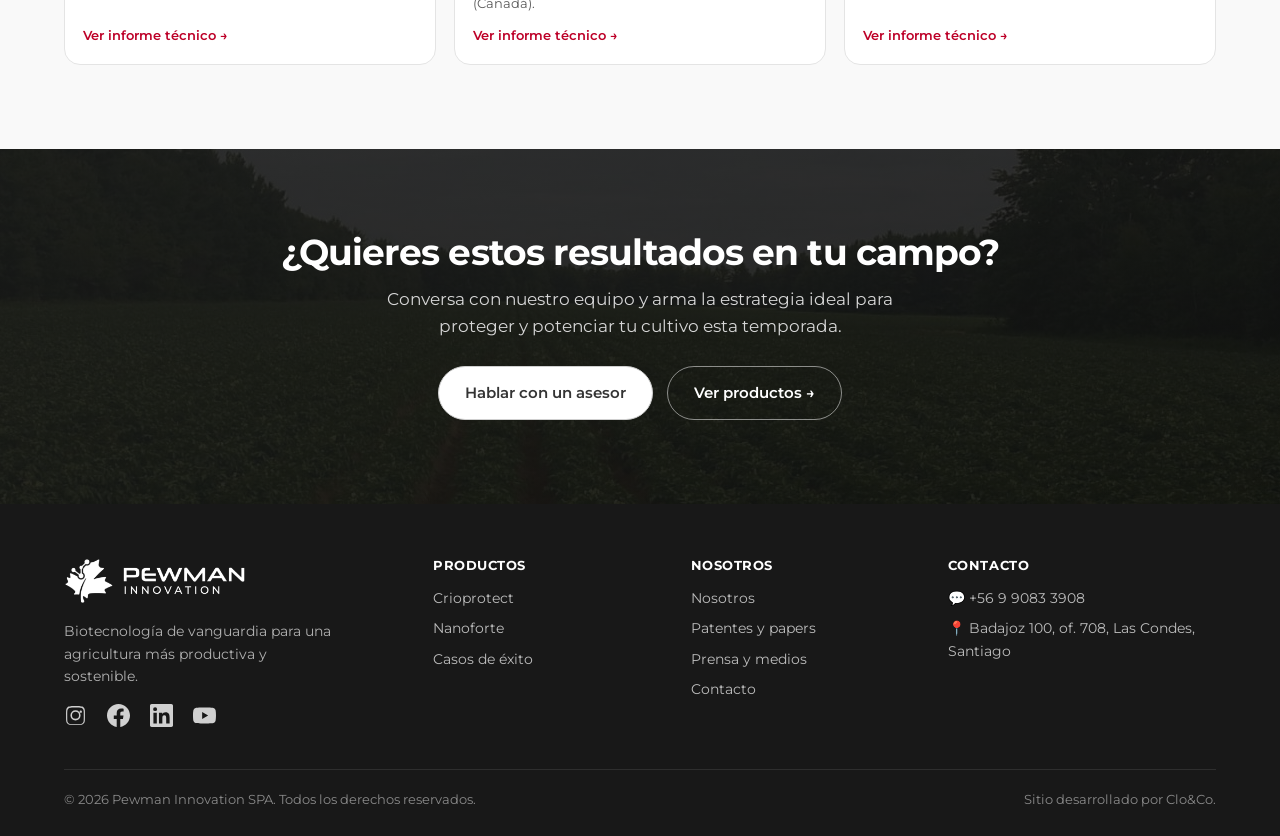
==== commit 44d654bf: "deploy: actualizar maqueta Pewman (2026-07-20)" ====
--- a/casos.html
+++ b/casos.html
@@ -88,6 +88,11 @@
   .pdfmodal .pclose{background:none;border:none;font-size:26px;cursor:pointer;color:#9a9a9a;line-height:1}
   .pdfmodal iframe{flex:1;width:100%;border:0;background:#525659}
   @media(max-width:560px){.pdfmodal .pbar .pt{display:none}.pdfmodal .pbox{height:90vh}}
+  /* CTA final con foto de campo de fondo */
+  .cta-band--field{position:relative;overflow:hidden;background:#1c1c1c}
+  .cta-band--field::before{content:"";position:absolute;inset:0;background:url('img/casos-cta-campo.jpg') center/cover no-repeat}
+  .cta-band--field::after{content:"";position:absolute;inset:0;background:linear-gradient(160deg,rgba(28,28,28,.84),rgba(18,18,18,.8))}
+  .cta-band--field .wrap{position:relative;z-index:1}
 </style>
 </head>
 <body>
@@ -203,7 +208,7 @@
 </section>
 
 <!-- CTA -->
-<section class="cta-band">
+<section class="cta-band cta-band--field">
   <div class="wrap">
     <h2>¿Quieres estos resultados en tu campo?</h2>
     <p>Conversa con nuestro equipo y arma la estrategia ideal para proteger y potenciar tu cultivo esta temporada.</p>
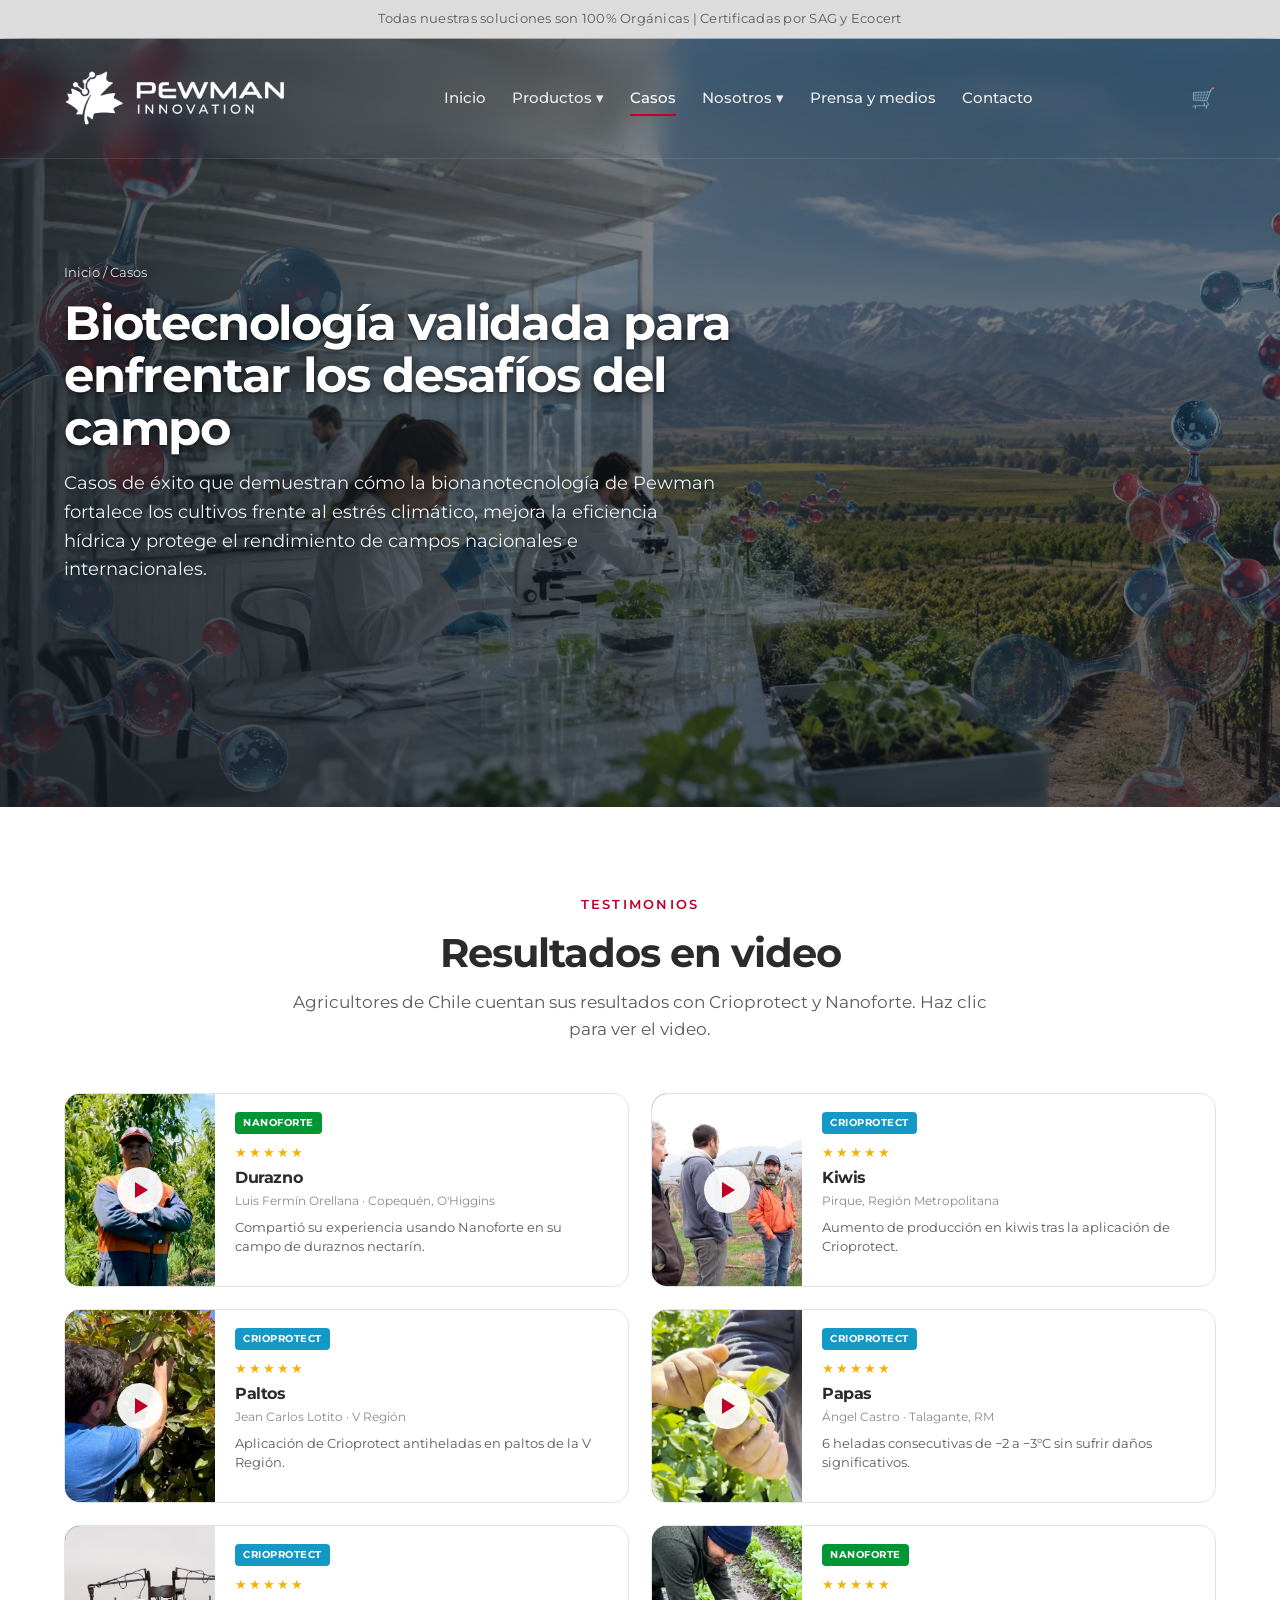
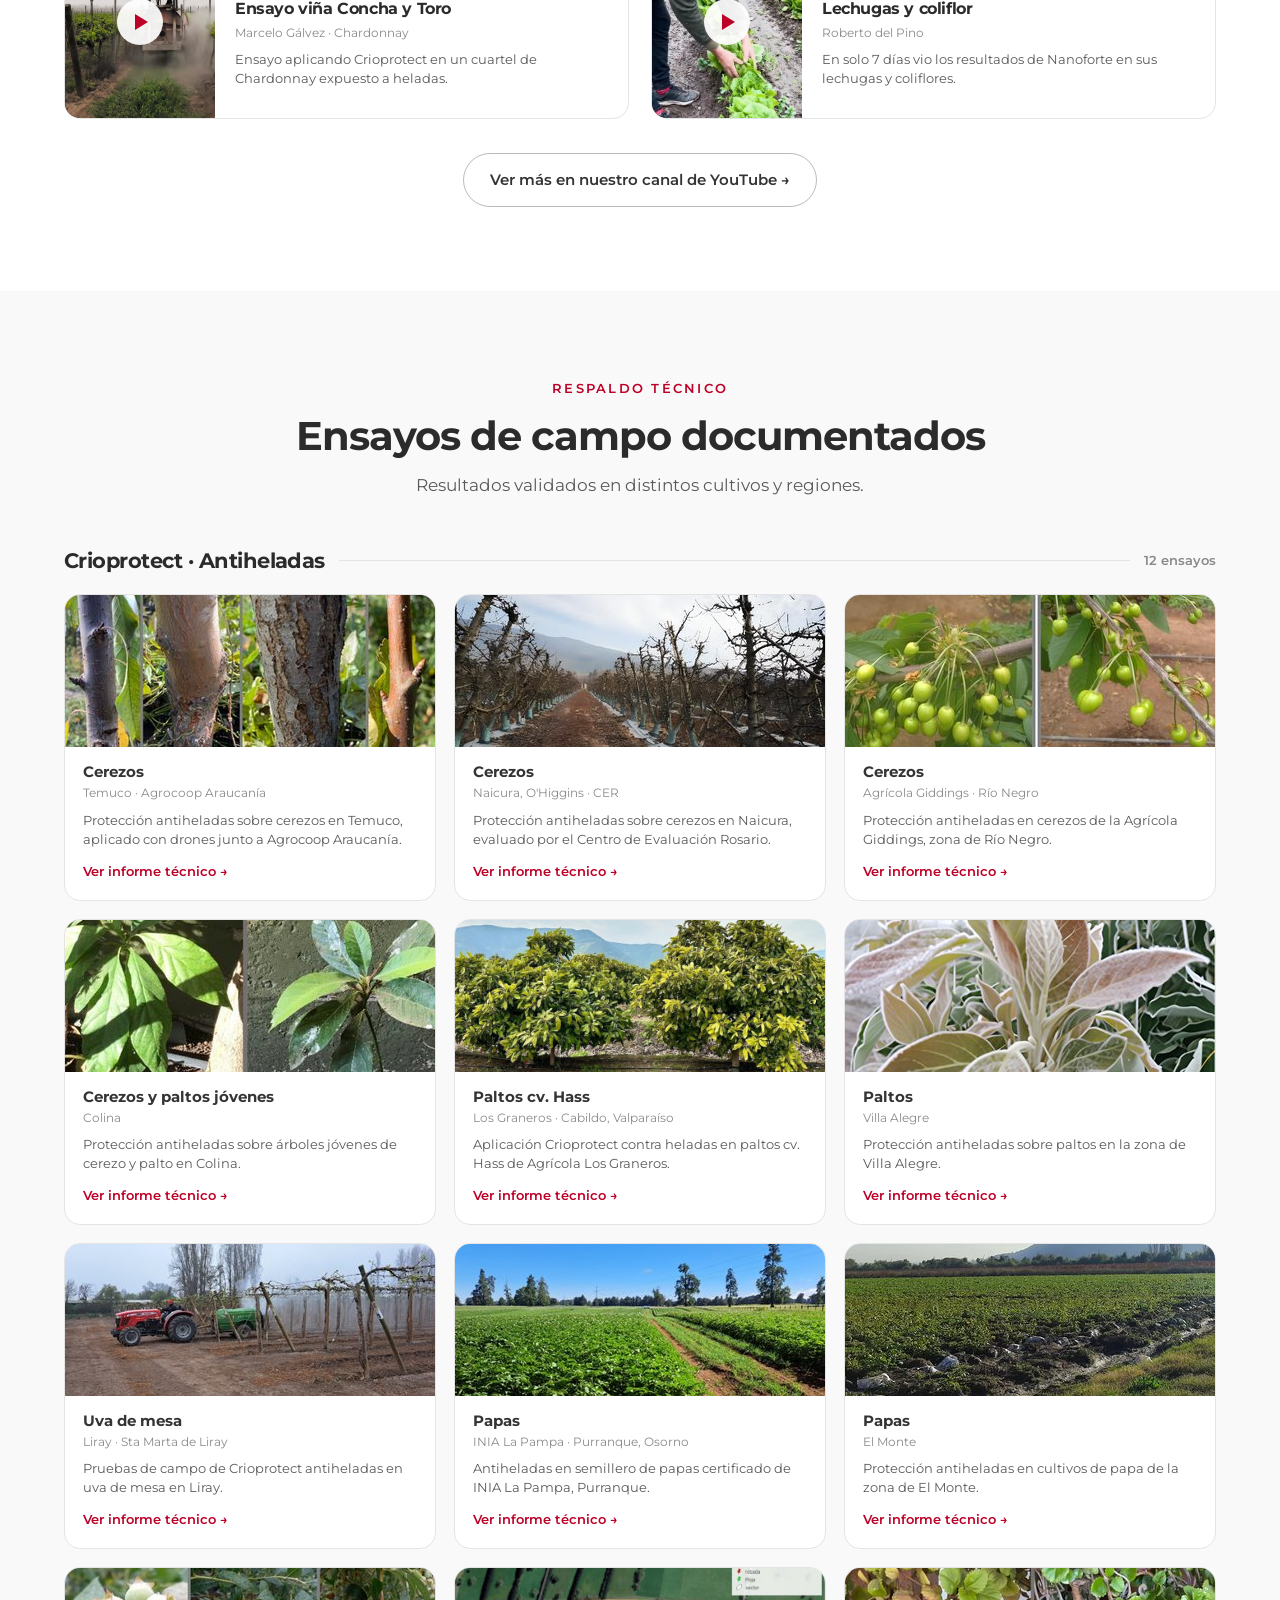
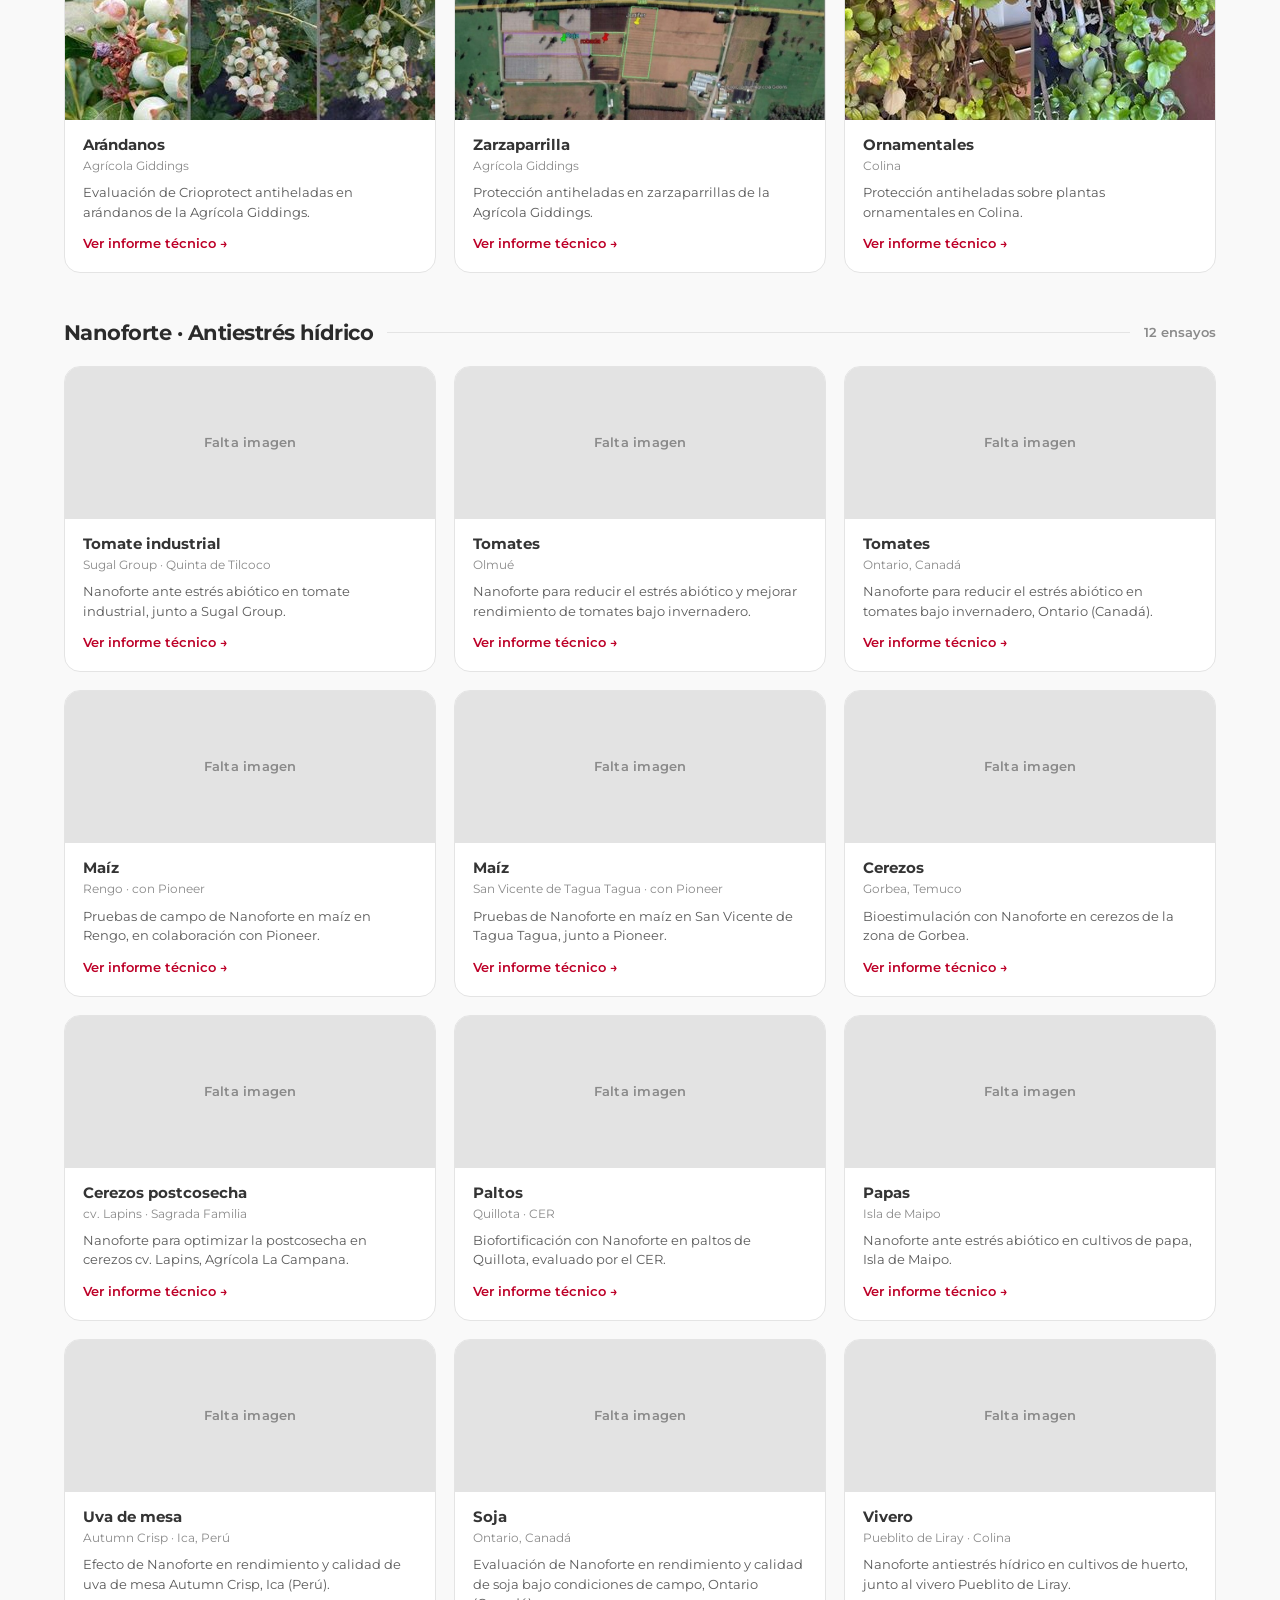
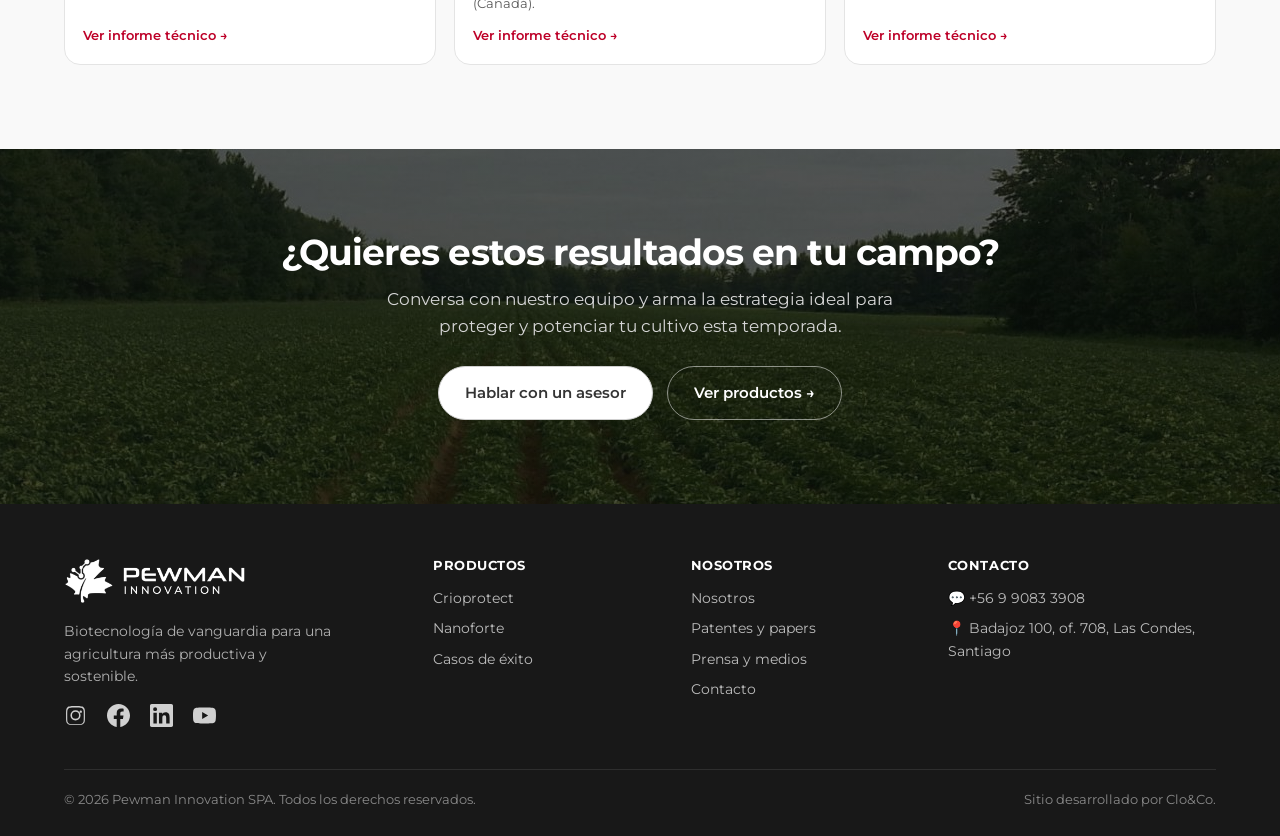
==== commit dbcb3fd8: "deploy: actualizar maqueta Pewman (2026-07-20)" ====
--- a/casos.html
+++ b/casos.html
@@ -91,7 +91,7 @@
   /* CTA final con foto de campo de fondo */
   .cta-band--field{position:relative;overflow:hidden;background:#1c1c1c}
   .cta-band--field::before{content:"";position:absolute;inset:0;background:url('img/casos-cta-campo.jpg') center/cover no-repeat}
-  .cta-band--field::after{content:"";position:absolute;inset:0;background:linear-gradient(160deg,rgba(28,28,28,.84),rgba(18,18,18,.8))}
+  .cta-band--field::after{content:"";position:absolute;inset:0;background:linear-gradient(160deg,rgba(20,24,20,.5),rgba(14,16,14,.42))}
   .cta-band--field .wrap{position:relative;z-index:1}
 </style>
 </head>
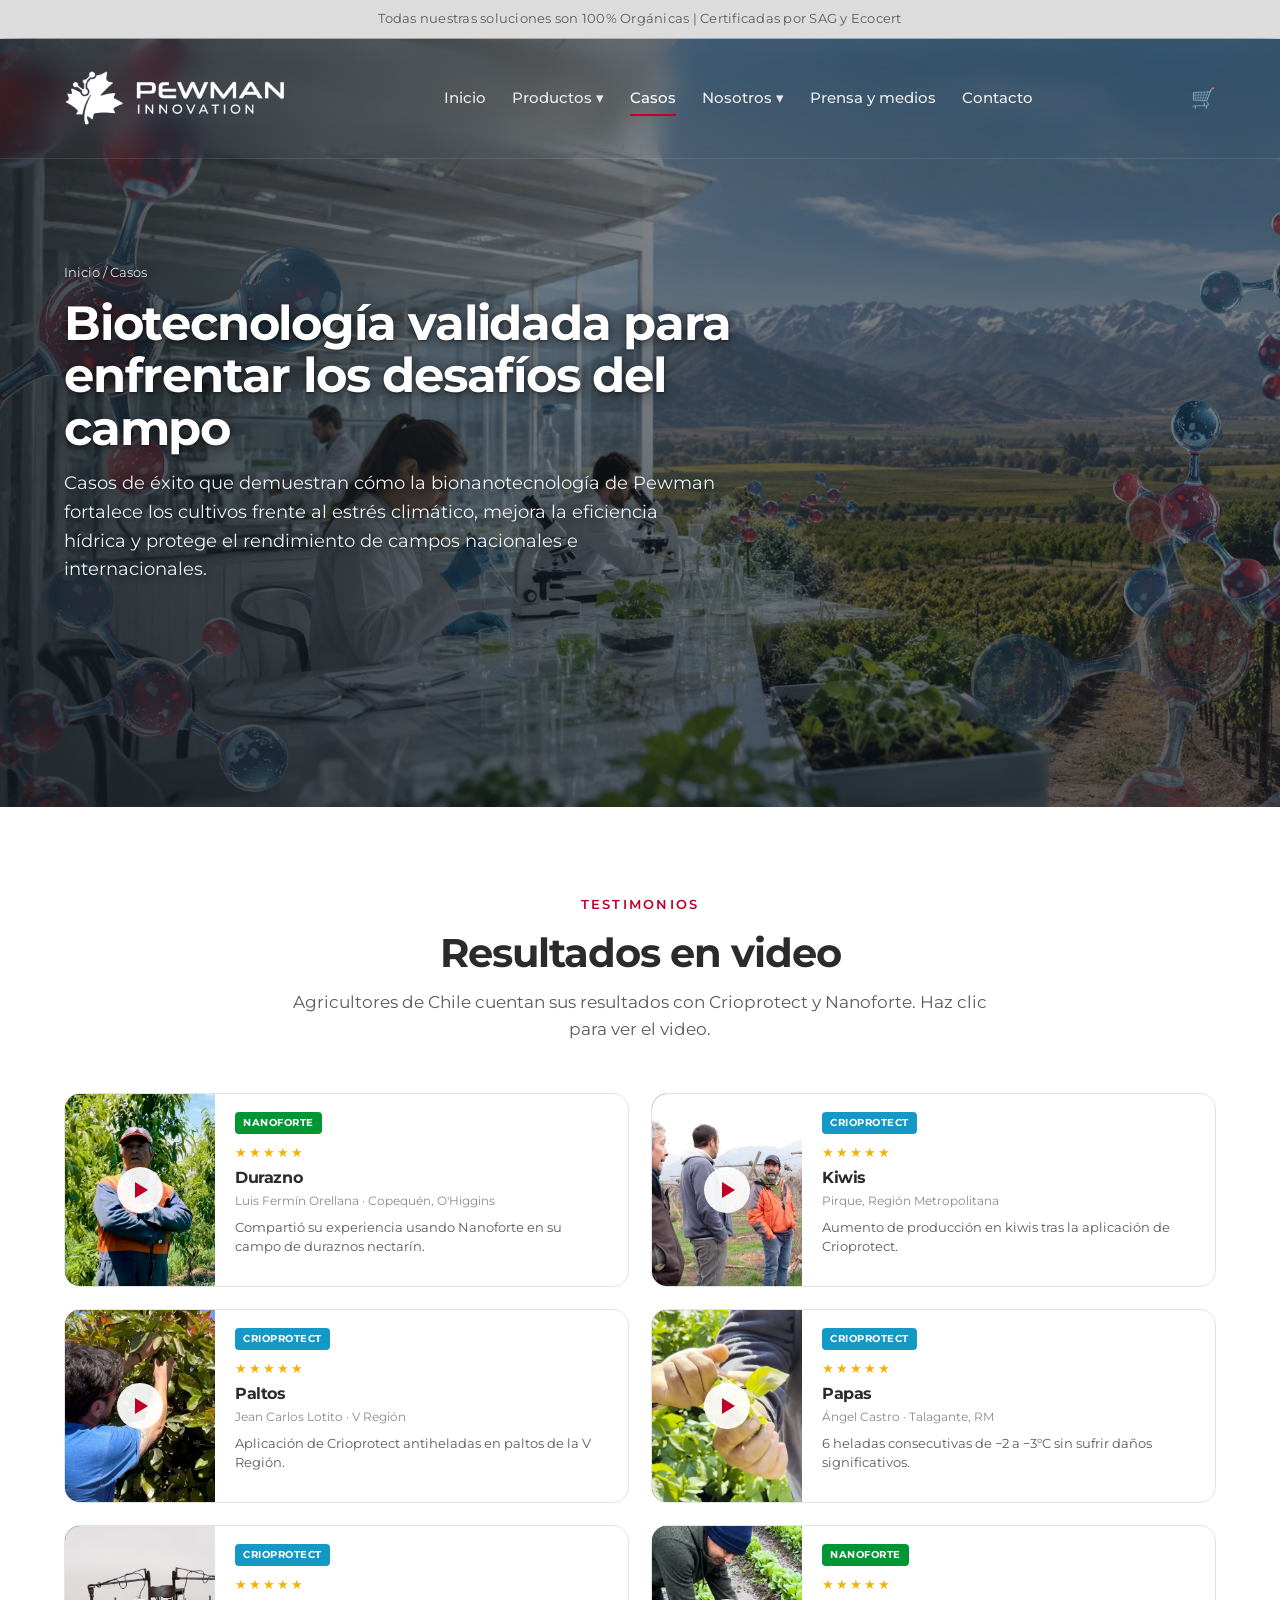
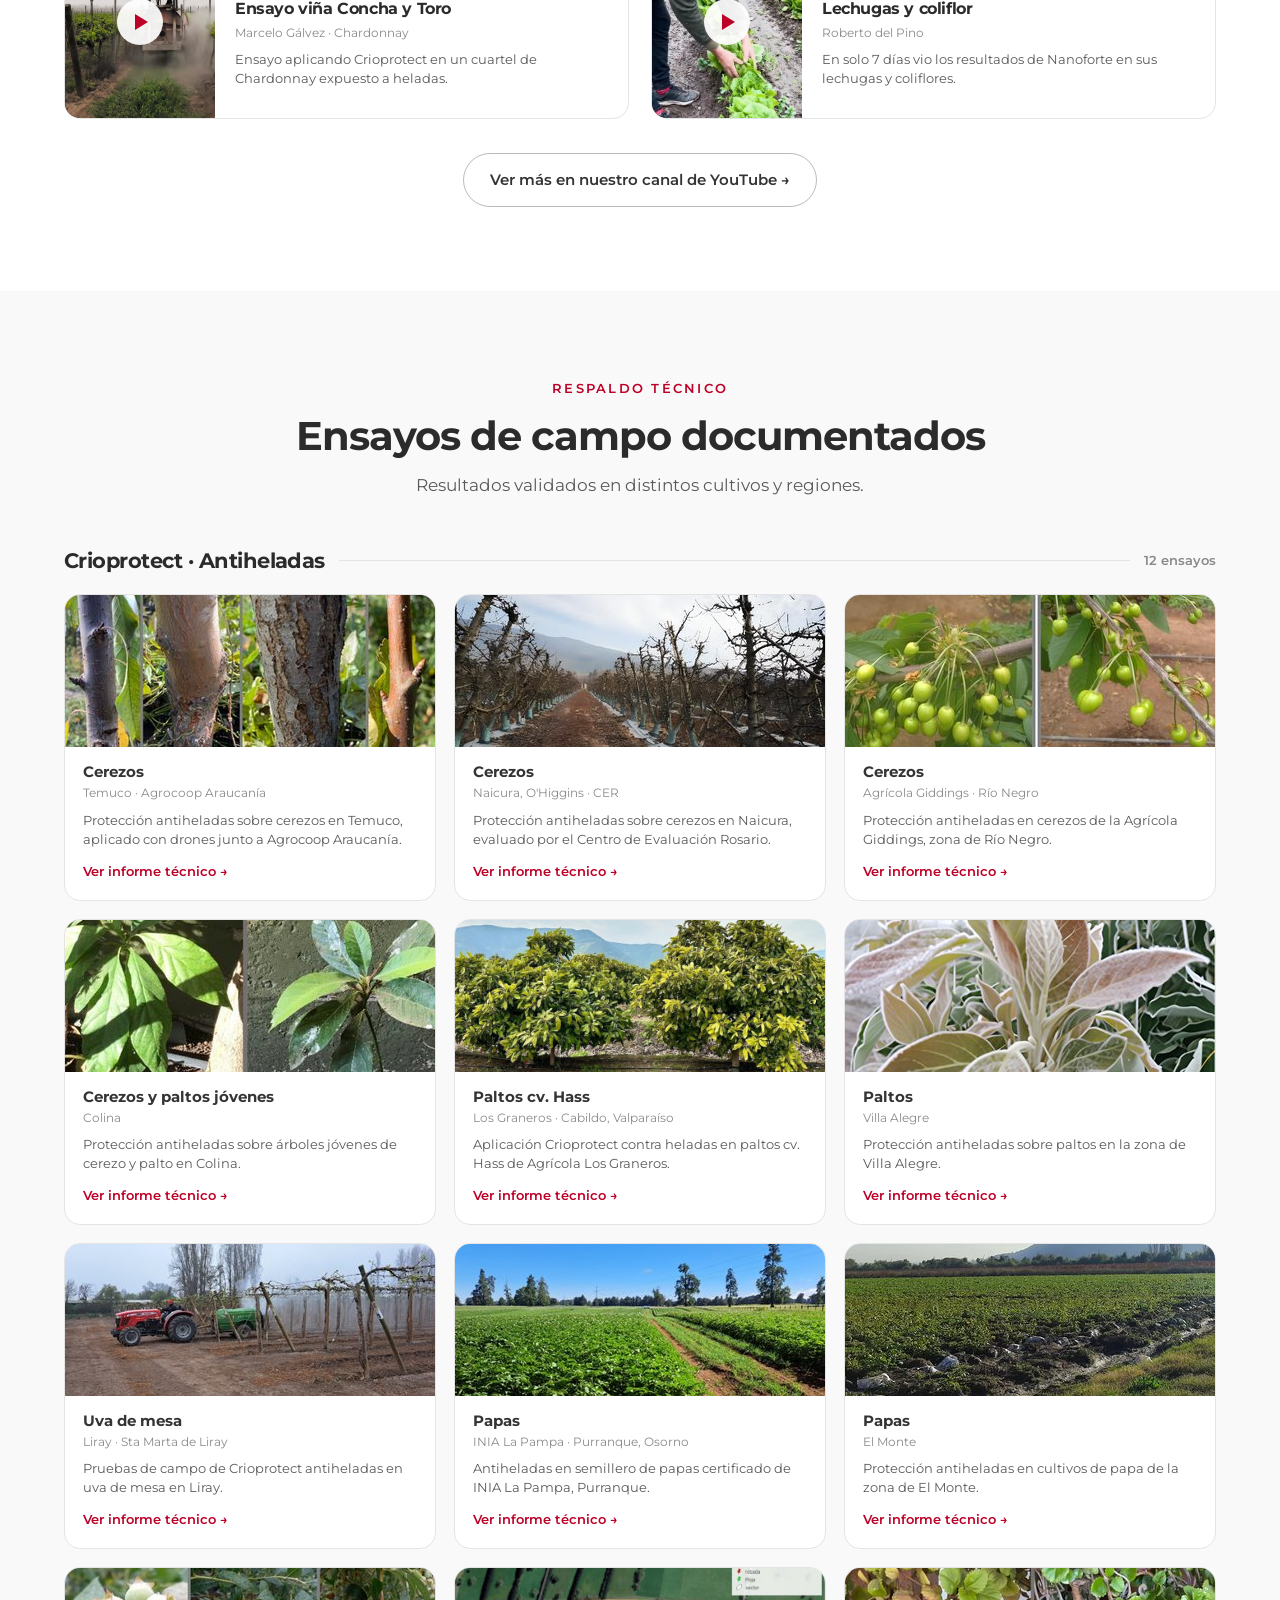
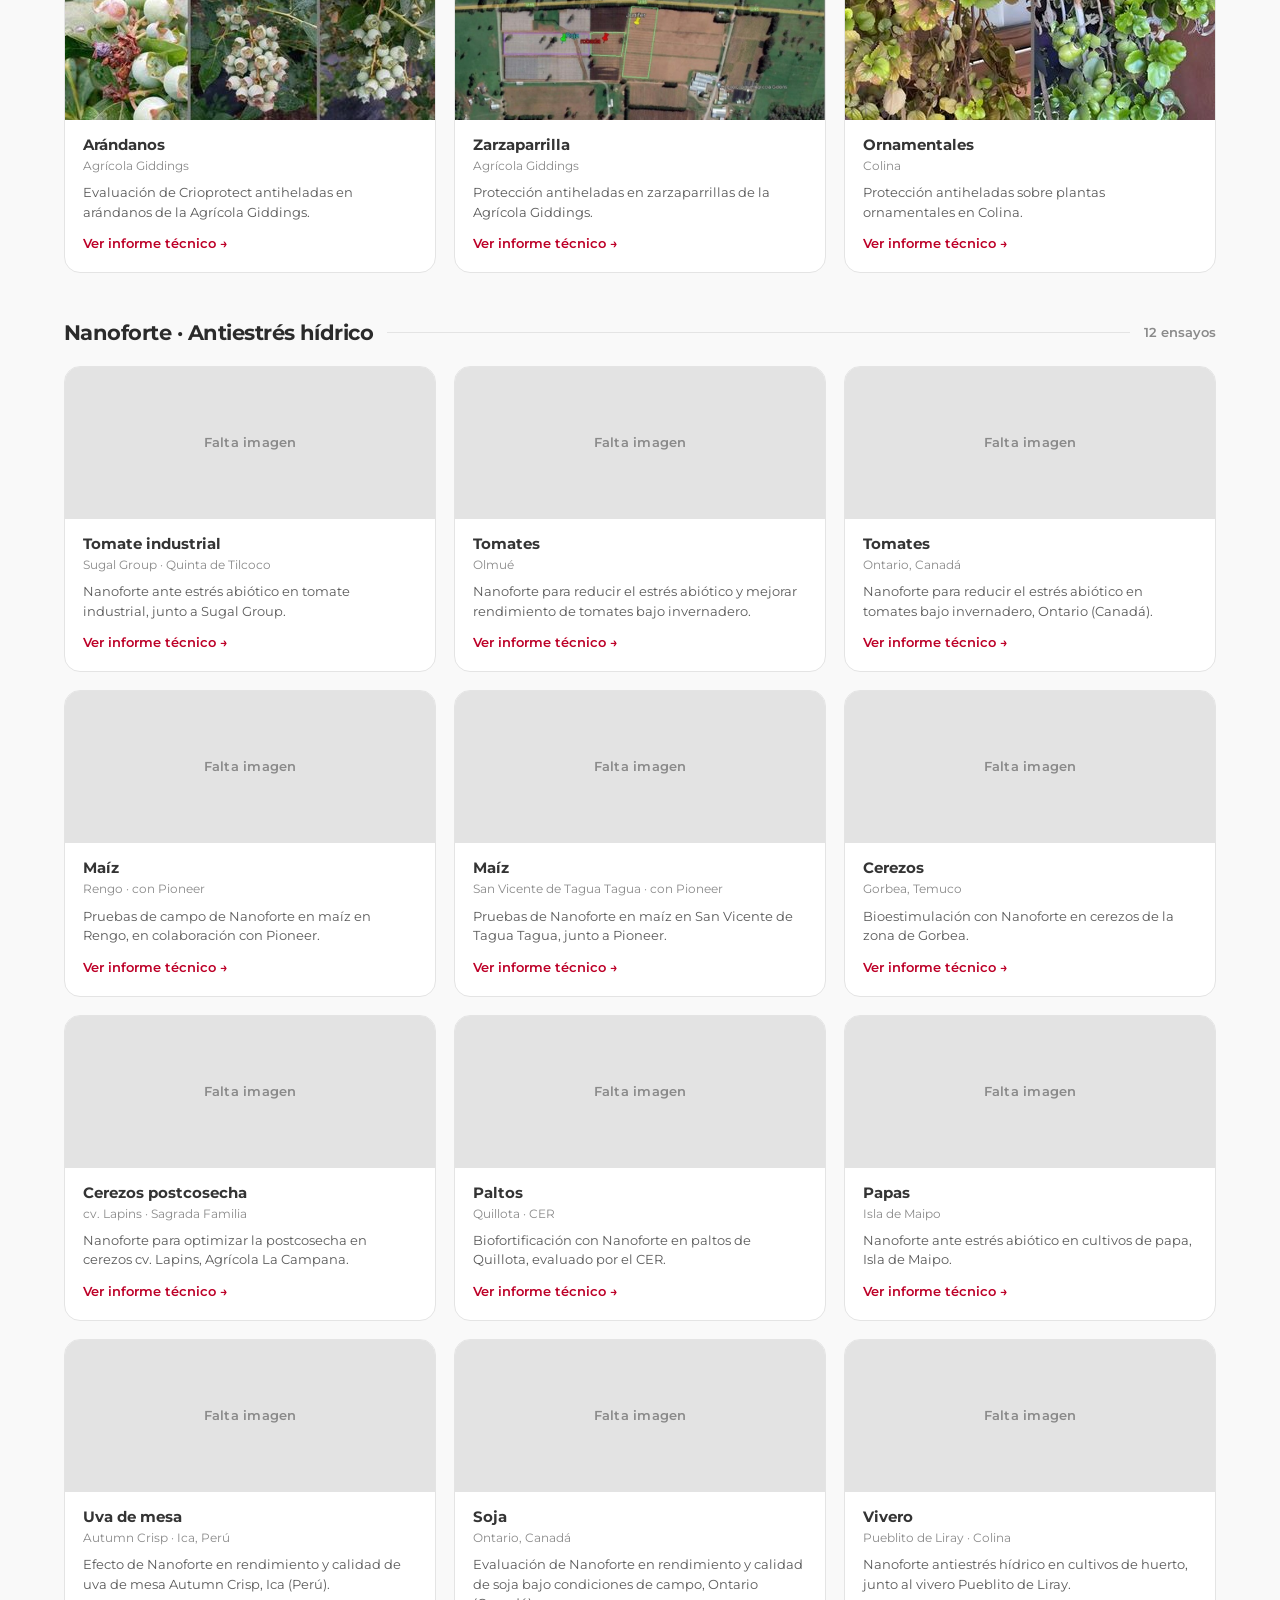
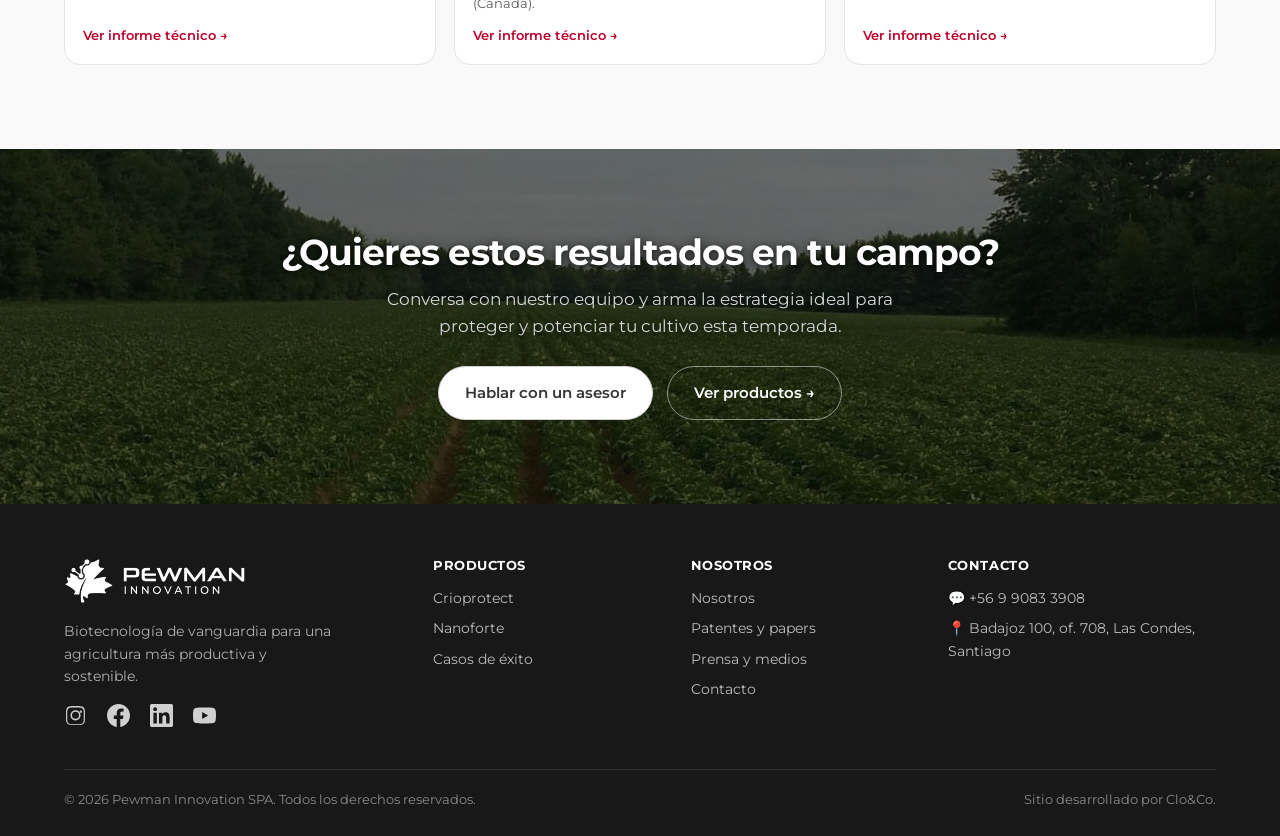
==== commit a28ed7fc: "deploy: actualizar maqueta Pewman (2026-07-20)" ====
--- a/casos.html
+++ b/casos.html
@@ -91,8 +91,10 @@
   /* CTA final con foto de campo de fondo */
   .cta-band--field{position:relative;overflow:hidden;background:#1c1c1c}
   .cta-band--field::before{content:"";position:absolute;inset:0;background:url('img/casos-cta-campo.jpg') center/cover no-repeat}
-  .cta-band--field::after{content:"";position:absolute;inset:0;background:linear-gradient(160deg,rgba(20,24,20,.5),rgba(14,16,14,.42))}
+  .cta-band--field::after{content:"";position:absolute;inset:0;background:linear-gradient(160deg,rgba(20,24,20,.3),rgba(14,16,14,.24))}
   .cta-band--field .wrap{position:relative;z-index:1}
+  .cta-band--field h2{text-shadow:0 2px 14px rgba(0,0,0,.65),0 1px 4px rgba(0,0,0,.5)}
+  .cta-band--field p{text-shadow:0 1px 8px rgba(0,0,0,.6)}
 </style>
 </head>
 <body>
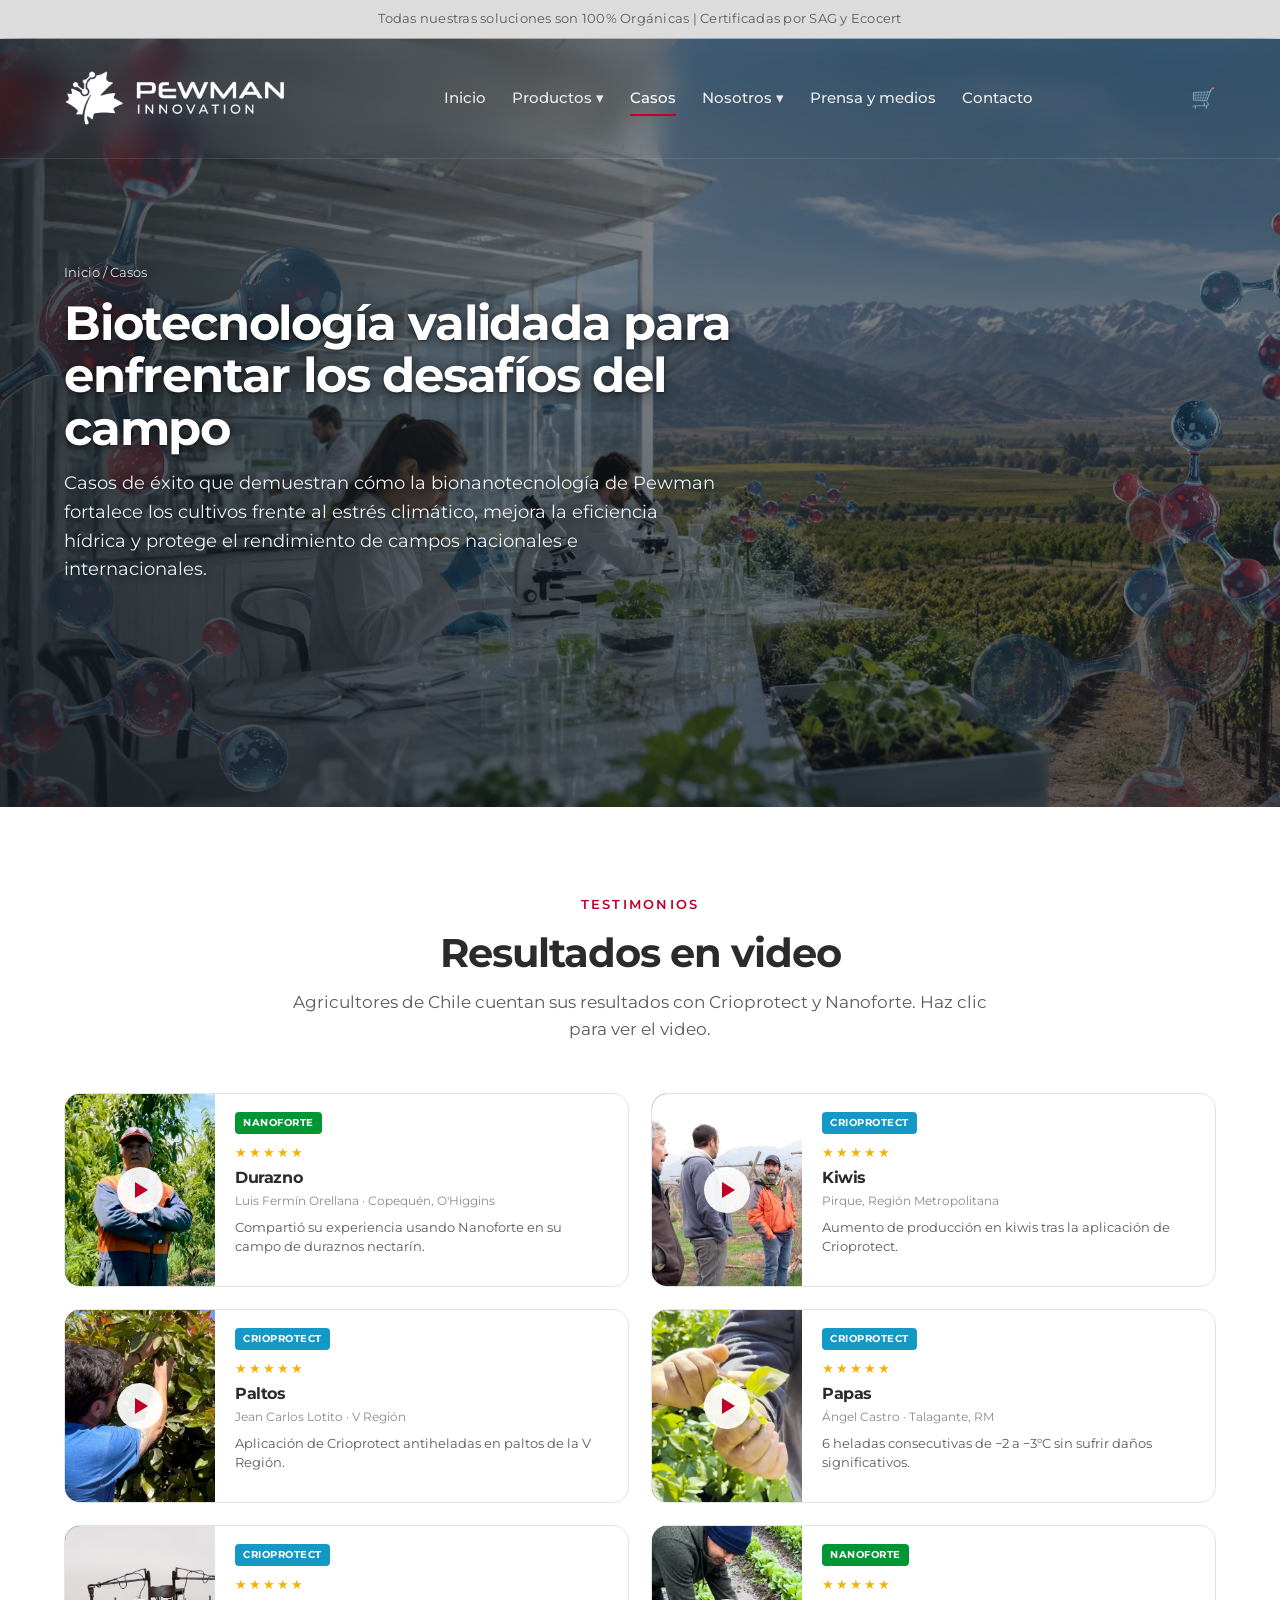
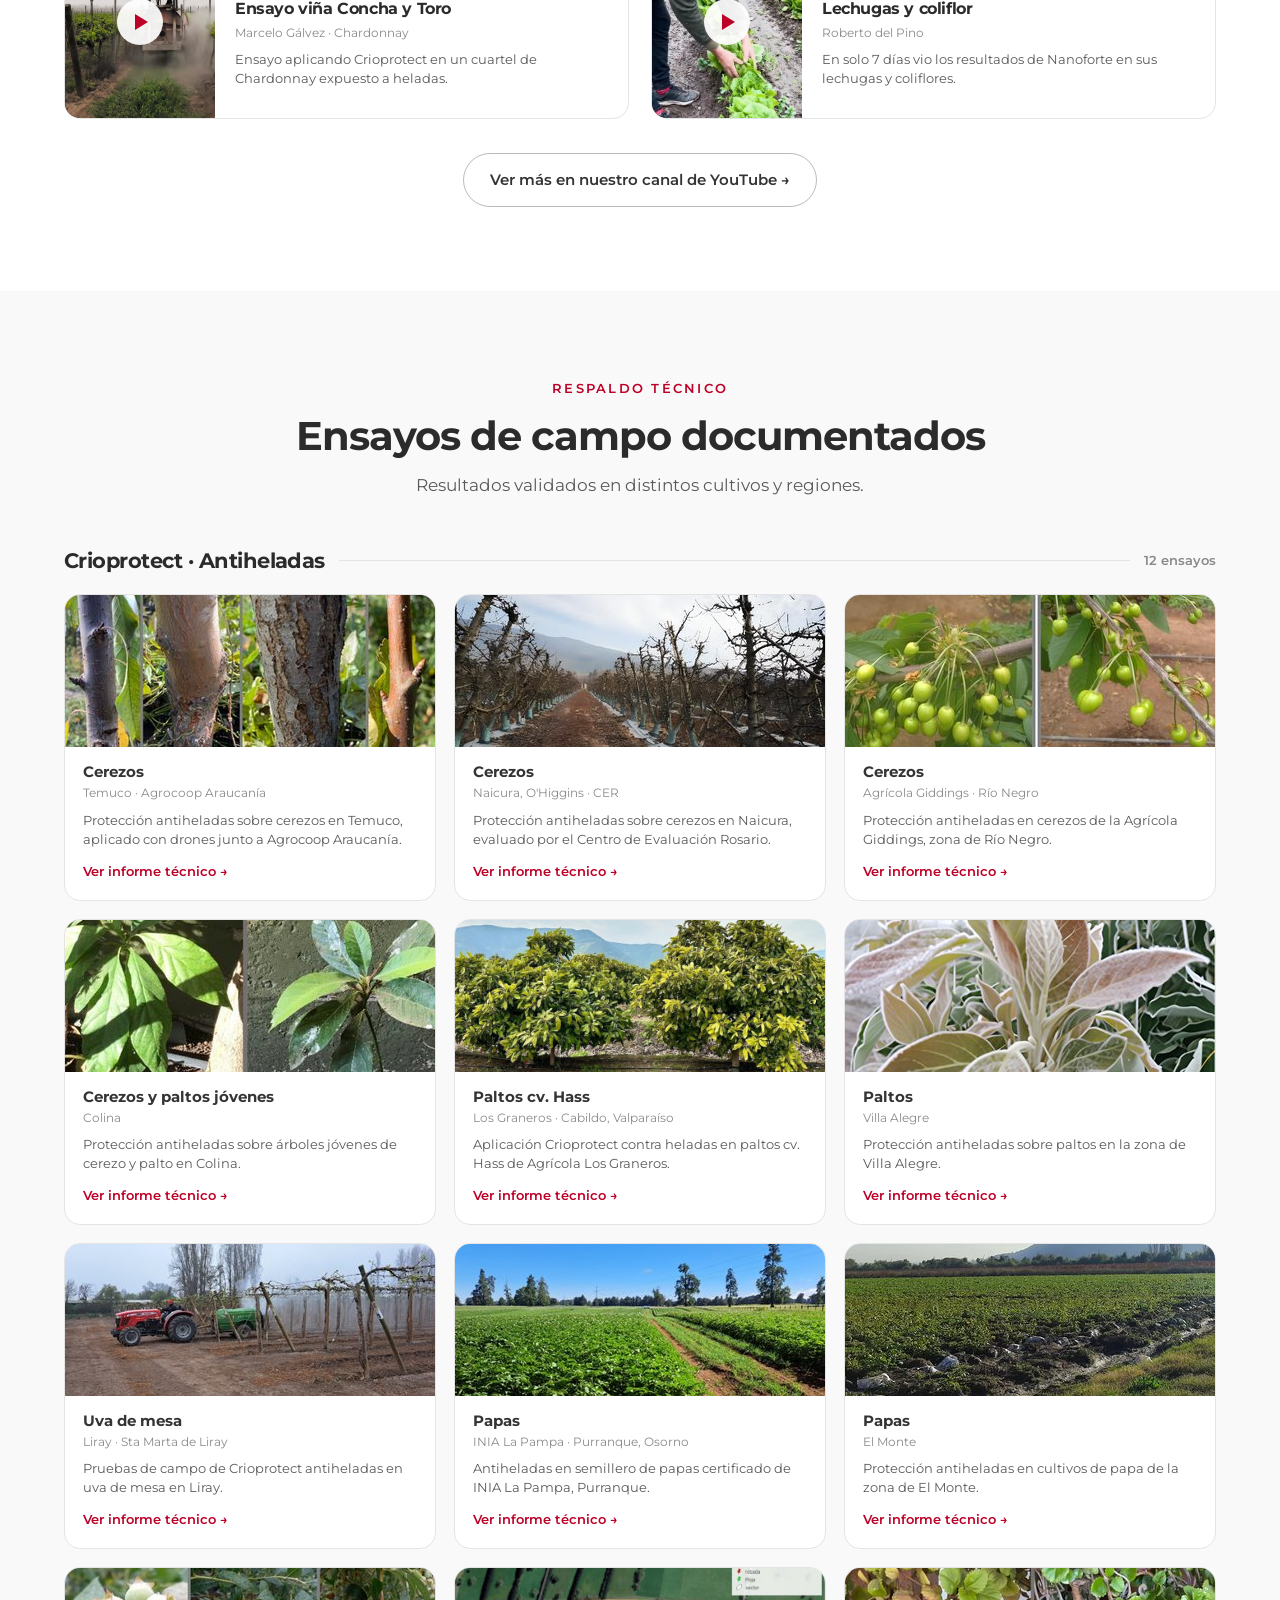
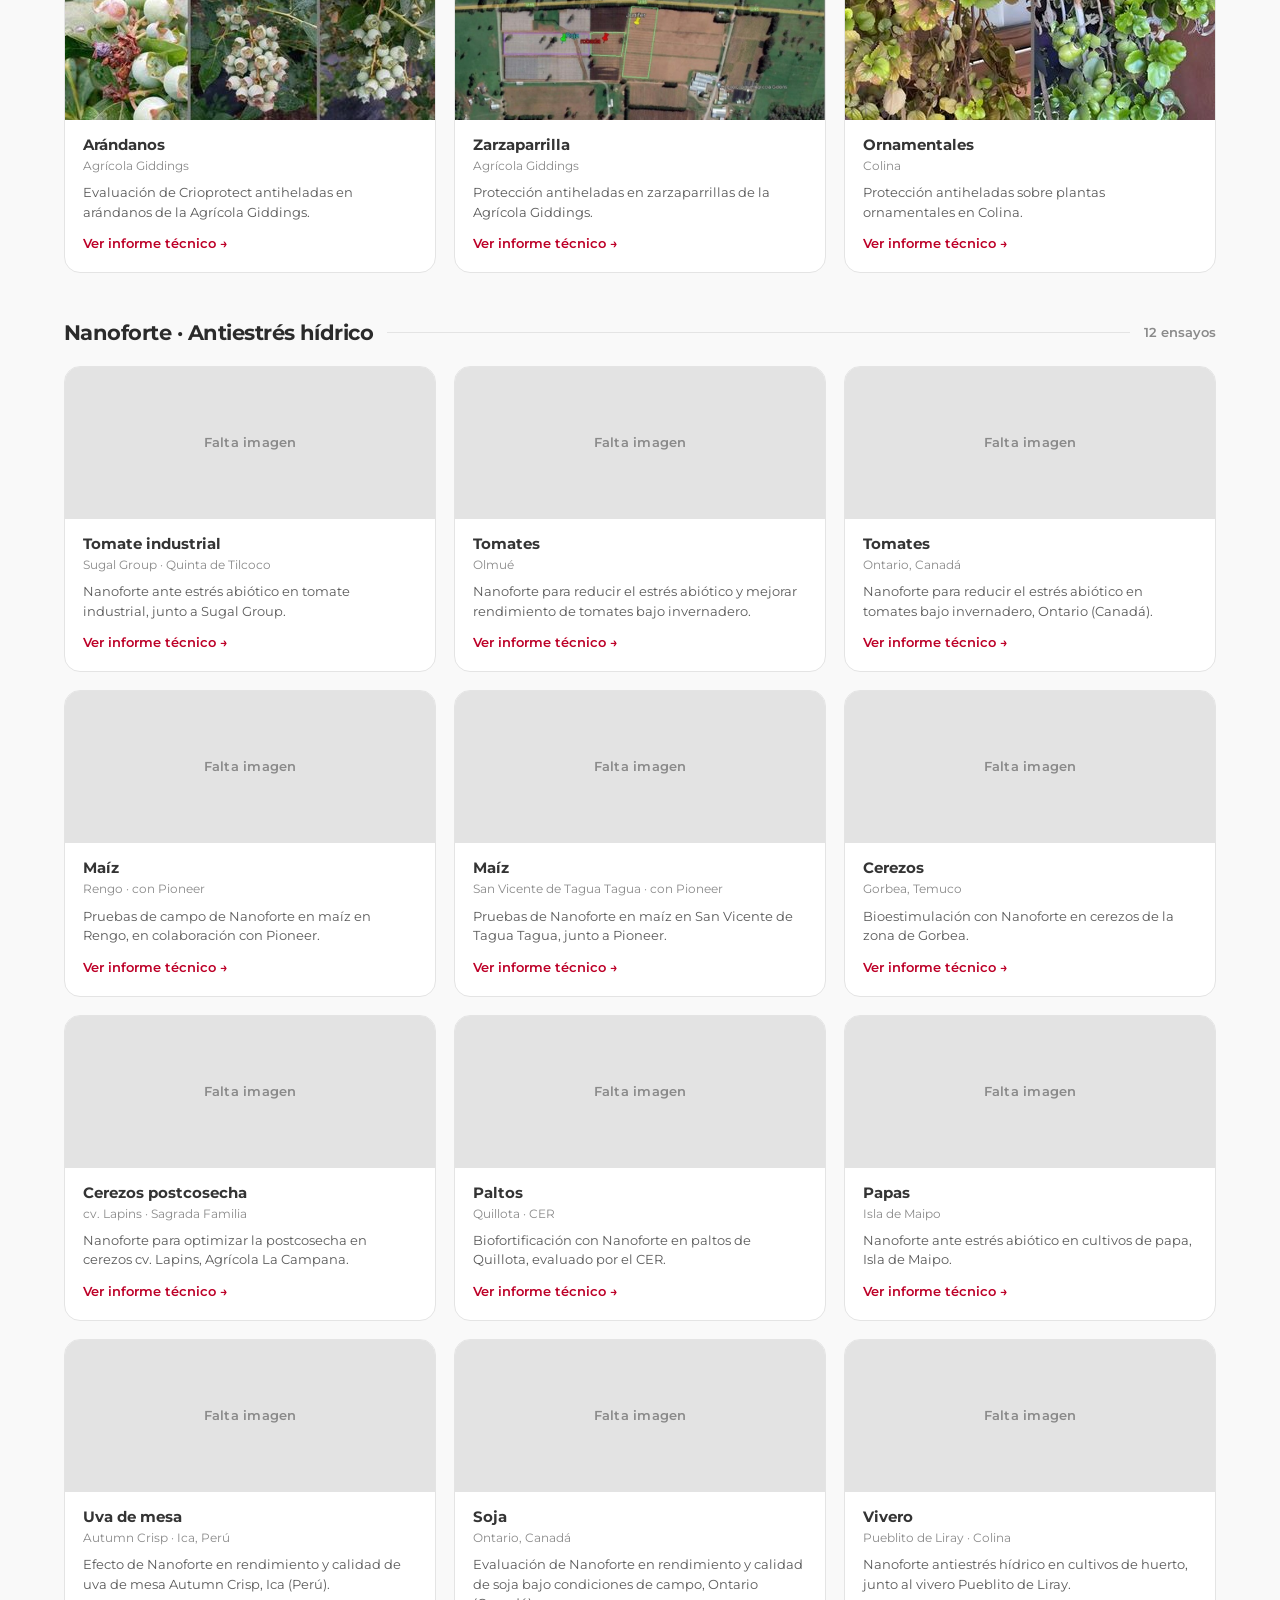
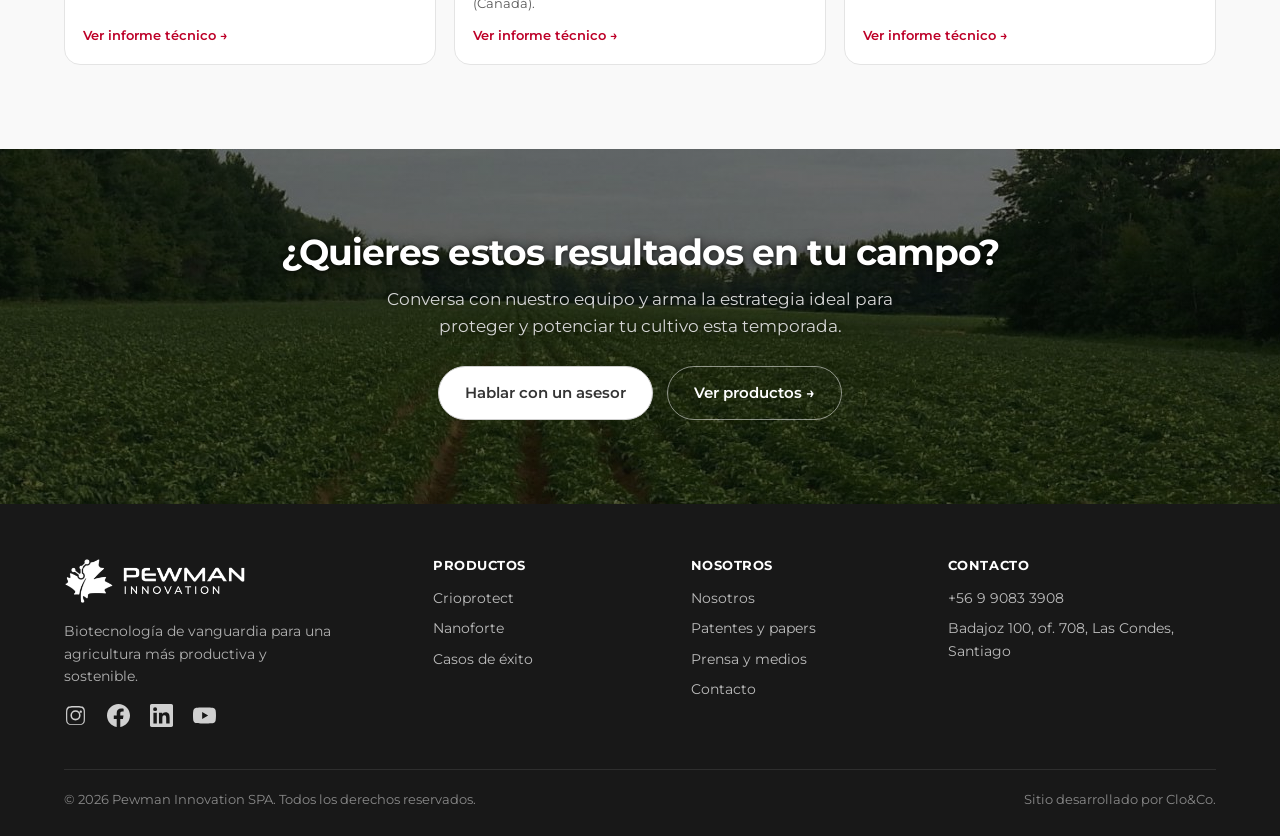
==== commit 19dd5237: "deploy: actualizar maqueta Pewman (2026-07-20)" ====
--- a/casos.html
+++ b/casos.html
@@ -237,8 +237,8 @@
       <div><h4>Productos</h4><a href="crioprotect-general.html">Crioprotect</a><a href="nanoforte-general.html">Nanoforte</a><a href="casos.html">Casos de éxito</a></div>
       <div><h4>Nosotros</h4><a href="empresa.html">Nosotros</a><a href="patentes-papers.html">Patentes y papers</a><a href="prensa.html">Prensa y medios</a><a href="contacto.html">Contacto</a></div>
       <div><h4>Contacto</h4>
-        <a href="https://api.whatsapp.com/send/?phone=56990833908" target="_blank" rel="noopener">&#128172; +56 9 9083 3908</a>
-        <a href="contacto.html">&#128205; Badajoz 100, of. 708, Las Condes, Santiago</a>
+        <a href="https://api.whatsapp.com/send/?phone=56990833908" target="_blank" rel="noopener">+56 9 9083 3908</a>
+        <a href="contacto.html">Badajoz 100, of. 708, Las Condes, Santiago</a>
       </div>
     </div>
   </div>
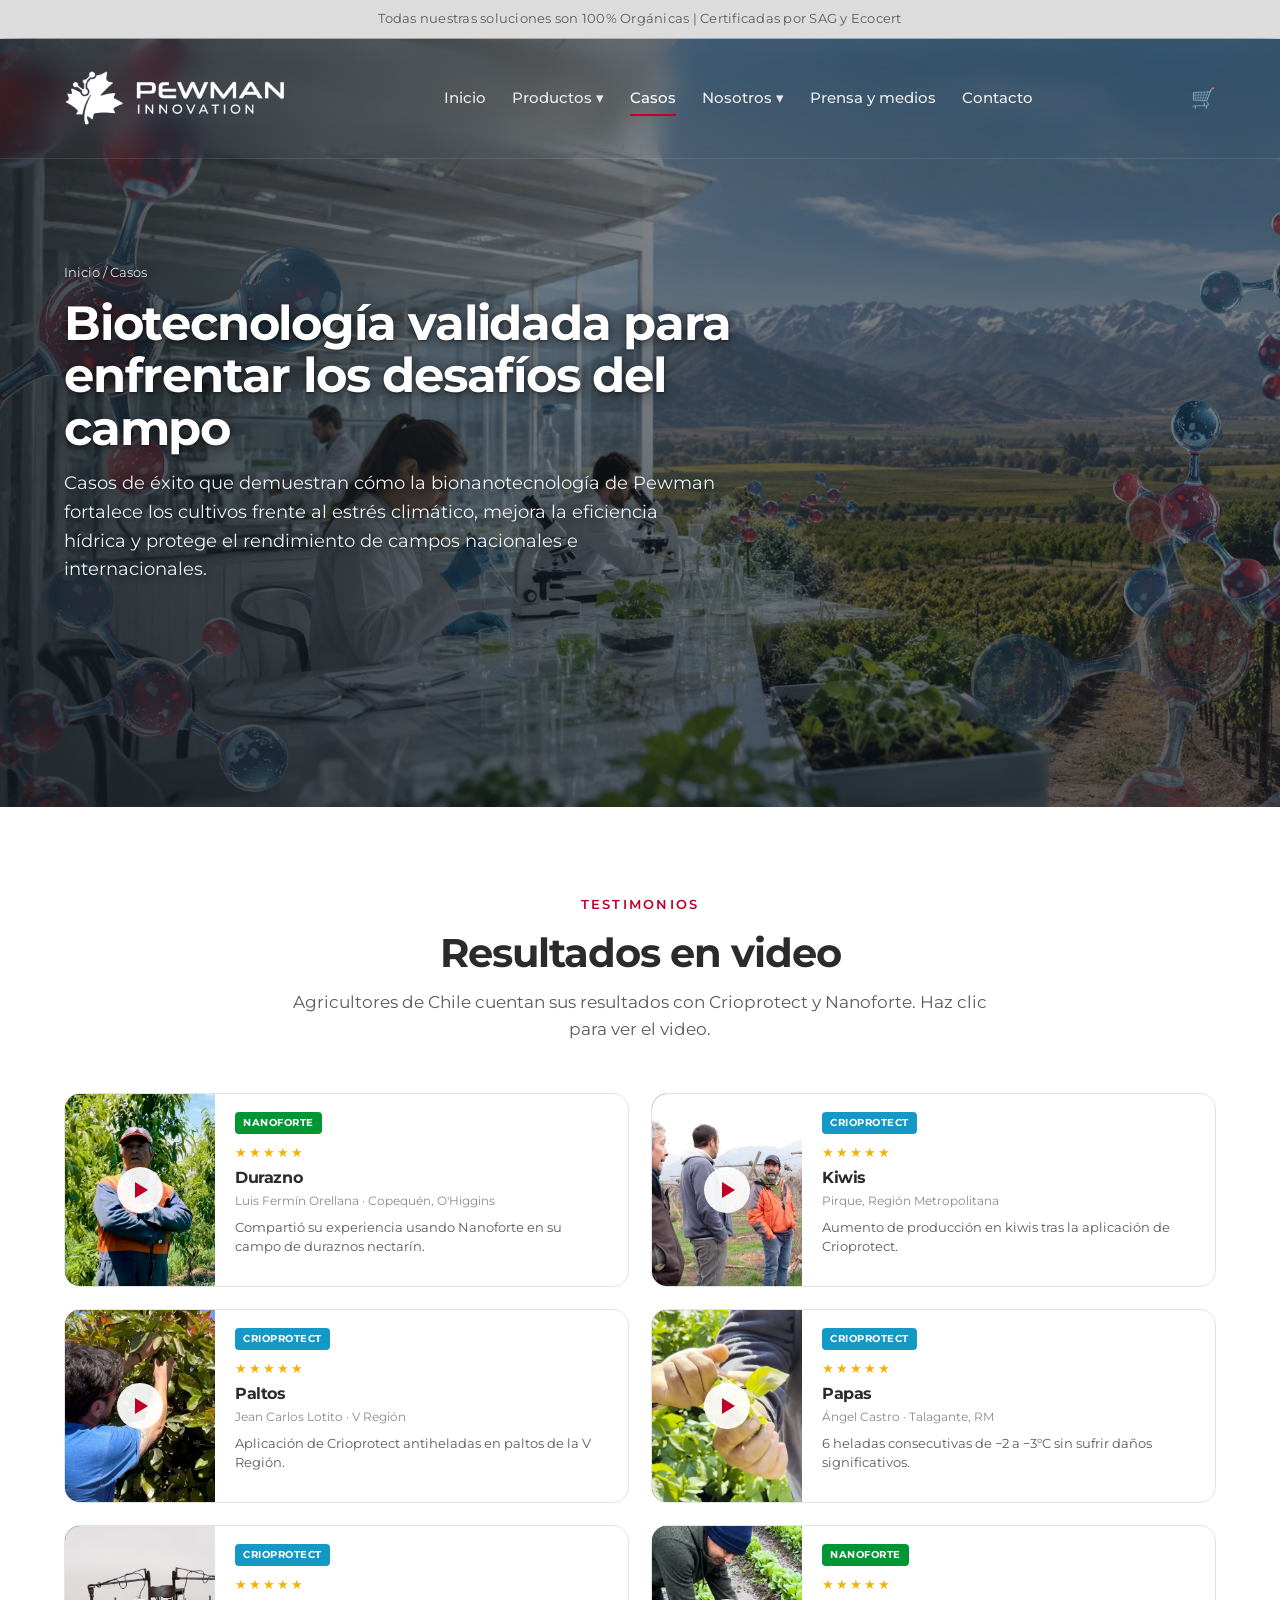
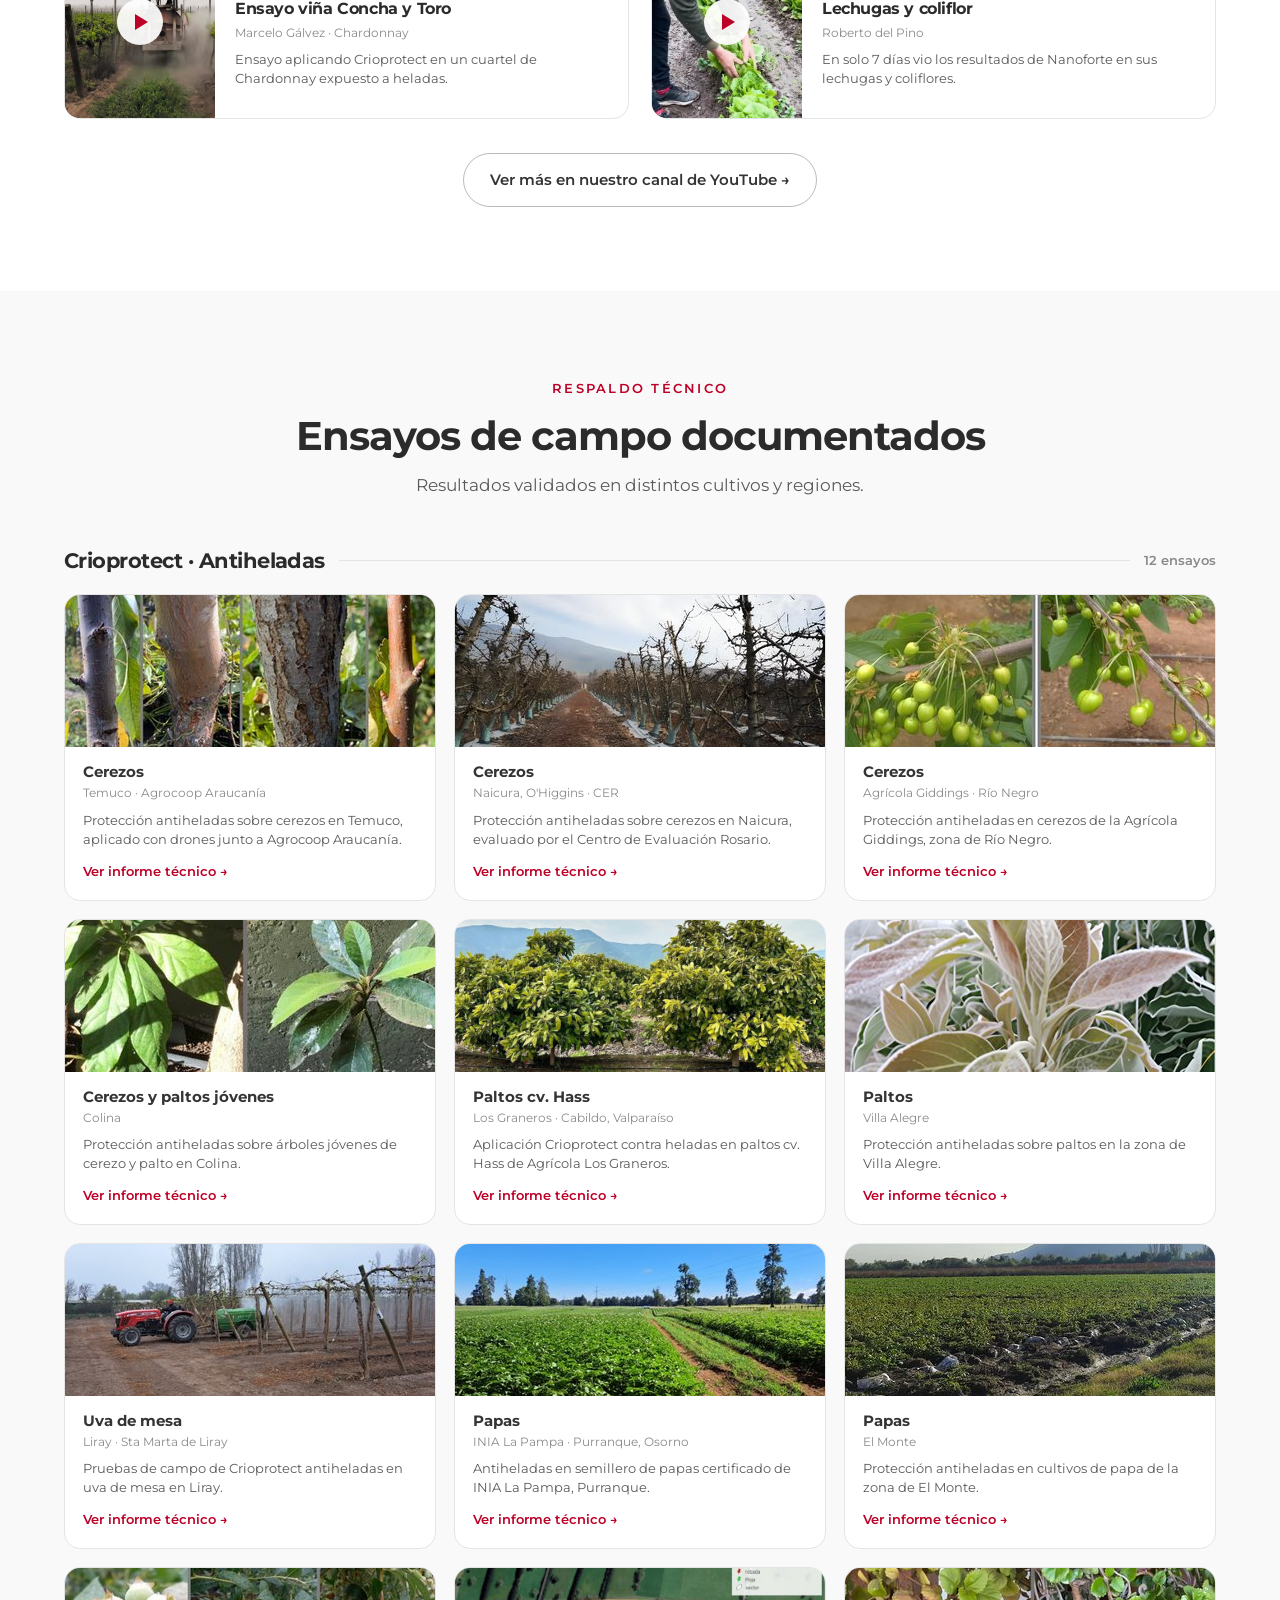
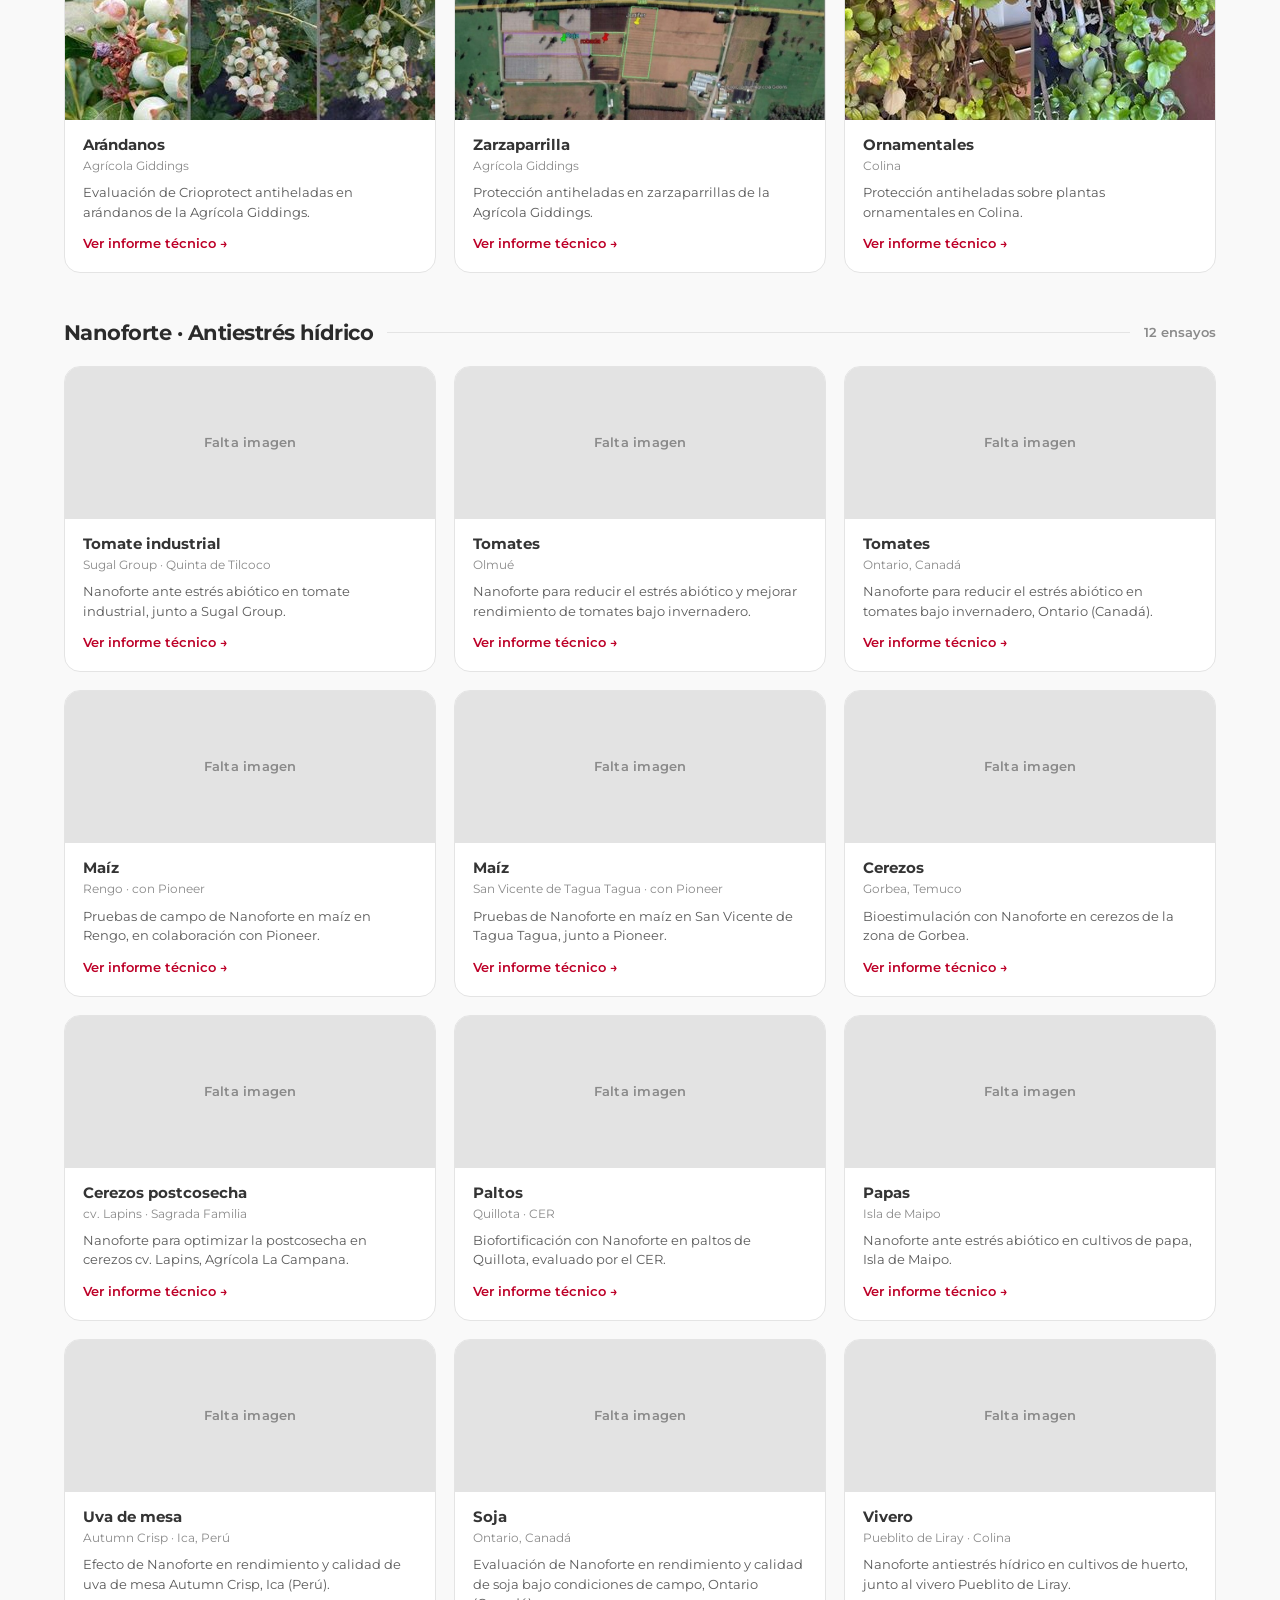
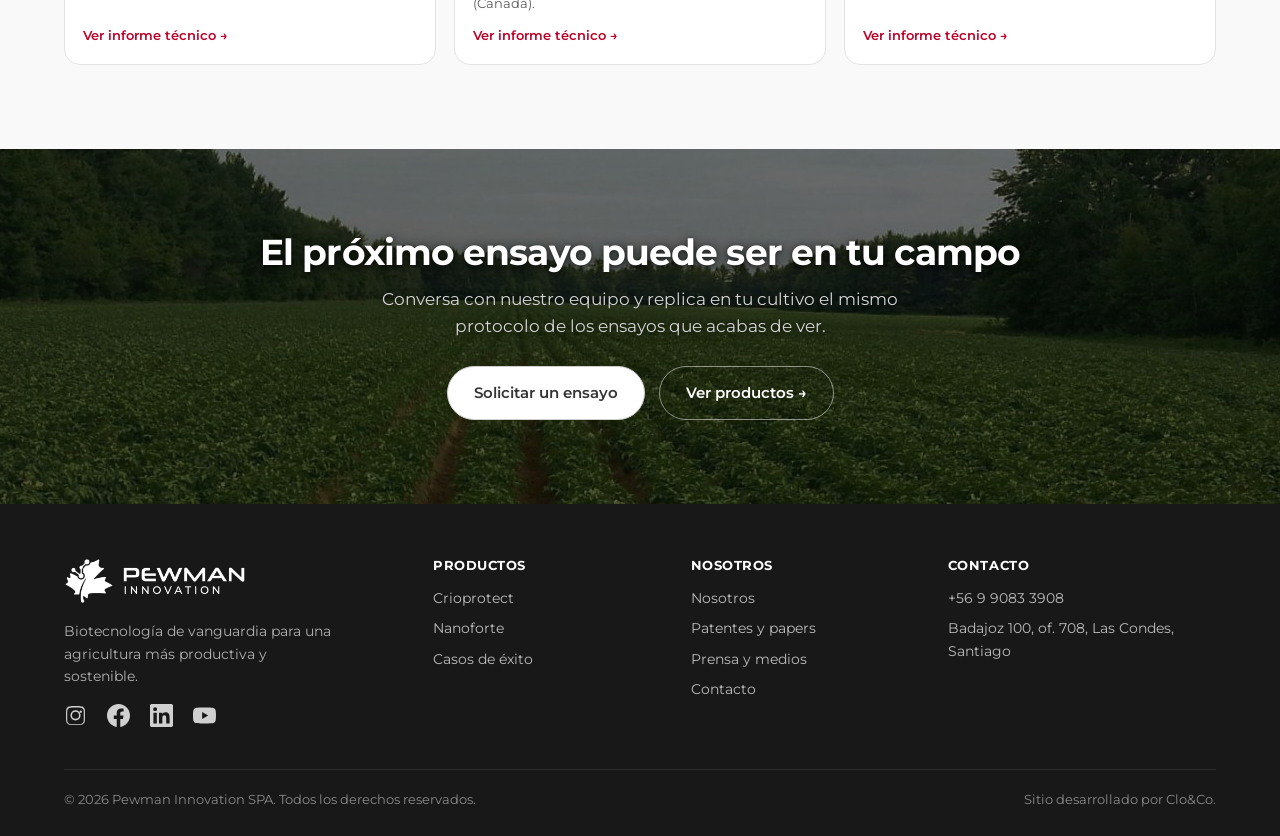
==== commit 6d83300b: "deploy: actualizar maqueta Pewman (2026-07-21)" ====
--- a/casos.html
+++ b/casos.html
@@ -212,11 +212,11 @@
 <!-- CTA -->
 <section class="cta-band cta-band--field">
   <div class="wrap">
-    <h2>¿Quieres estos resultados en tu campo?</h2>
-    <p>Conversa con nuestro equipo y arma la estrategia ideal para proteger y potenciar tu cultivo esta temporada.</p>
+    <h2>El próximo ensayo puede ser en tu campo</h2>
+    <p>Conversa con nuestro equipo y replica en tu cultivo el mismo protocolo de los ensayos que acabas de ver.</p>
     <div class="cta">
-      <a class="btn btn-light" href="https://api.whatsapp.com/send/?phone=56990833908" target="_blank" rel="noopener">Hablar con un asesor</a>
-      <a class="btn btn-ghost" style="color:#fff;border-color:rgba(255,255,255,.5)" href="crioprotect.html">Ver productos &rarr;</a>
+      <a class="btn btn-light" href="contacto.html">Solicitar un ensayo</a>
+      <a class="btn btn-ghost" style="color:#fff;border-color:rgba(255,255,255,.5)" href="home.html#soluciones">Ver productos &rarr;</a>
     </div>
   </div>
 </section>
--- a/styles.css
+++ b/styles.css
@@ -159,8 +159,8 @@
 .logos .box img{max-height:62px;max-width:140px;object-fit:contain}
 
 .premios{background:var(--blanco)}
-.pr-top{display:grid;grid-template-columns:.9fr 1.1fr;gap:40px;align-items:center;margin-bottom:46px}
-.pr-top .star{display:flex;gap:20px;align-items:center;background:linear-gradient(155deg,#fff,var(--hielo));border:1px solid var(--linea);border-radius:var(--rl);padding:26px;box-shadow:var(--sh)}
+.pr-top{display:flex;justify-content:center;margin-bottom:46px}
+.pr-top .star{display:flex;gap:20px;align-items:center;background:linear-gradient(155deg,#fff,var(--hielo));border:1px solid var(--linea);border-radius:var(--rl);padding:26px;box-shadow:var(--sh);max-width:500px}
 .pr-top .star img{width:110px;height:110px;object-fit:contain;flex:none}
 .pr-top .star h3{font-size:22px;color:var(--v900)}
 .pr-top .star p{font-size:14px;color:var(--tinta2);margin-top:6px}
@@ -318,7 +318,7 @@
 @media(max-width:920px){
   .hero .wrap,.split,.contact-grid,.pdp{grid-template-columns:1fr;gap:34px}
   .pdp .gallery{position:static}
-  .steps,.rgrid,.testi-grid,.press-grid,.doc-grid,.fgrid,.pr-top,.feat-grid,.dl-grid{grid-template-columns:1fr 1fr}
+  .steps,.rgrid,.testi-grid,.press-grid,.doc-grid,.fgrid,.feat-grid,.dl-grid{grid-template-columns:1fr 1fr}
   .caso-grid{grid-template-columns:1fr 1fr}
   .prod-grid,.nl,.eq-grid{grid-template-columns:1fr}
   .hamb{display:flex}
@@ -332,8 +332,8 @@
   .topbar{font-size:11px}.topbar .wrap{display:block;height:auto;padding:8px 16px;line-height:1.35}
 }
 @media(max-width:560px){
-  .rgrid,.testi-grid,.press-grid,.doc-grid,.caso-grid,.fgrid,.steps,.feat-grid,.dl-grid,.pr-top{grid-template-columns:1fr}
-  .pr-top .star{flex-direction:column;text-align:center}
+  .rgrid,.testi-grid,.press-grid,.doc-grid,.caso-grid,.fgrid,.steps,.feat-grid,.dl-grid{grid-template-columns:1fr}
+  .pr-top .star{flex-direction:column;text-align:center;max-width:100%}
   section{padding:60px 0}.nl{padding:34px 24px}
   .hero-chip.a,.hero-chip.b{position:static;display:inline-flex;margin:8px 8px 0 0}
 }
